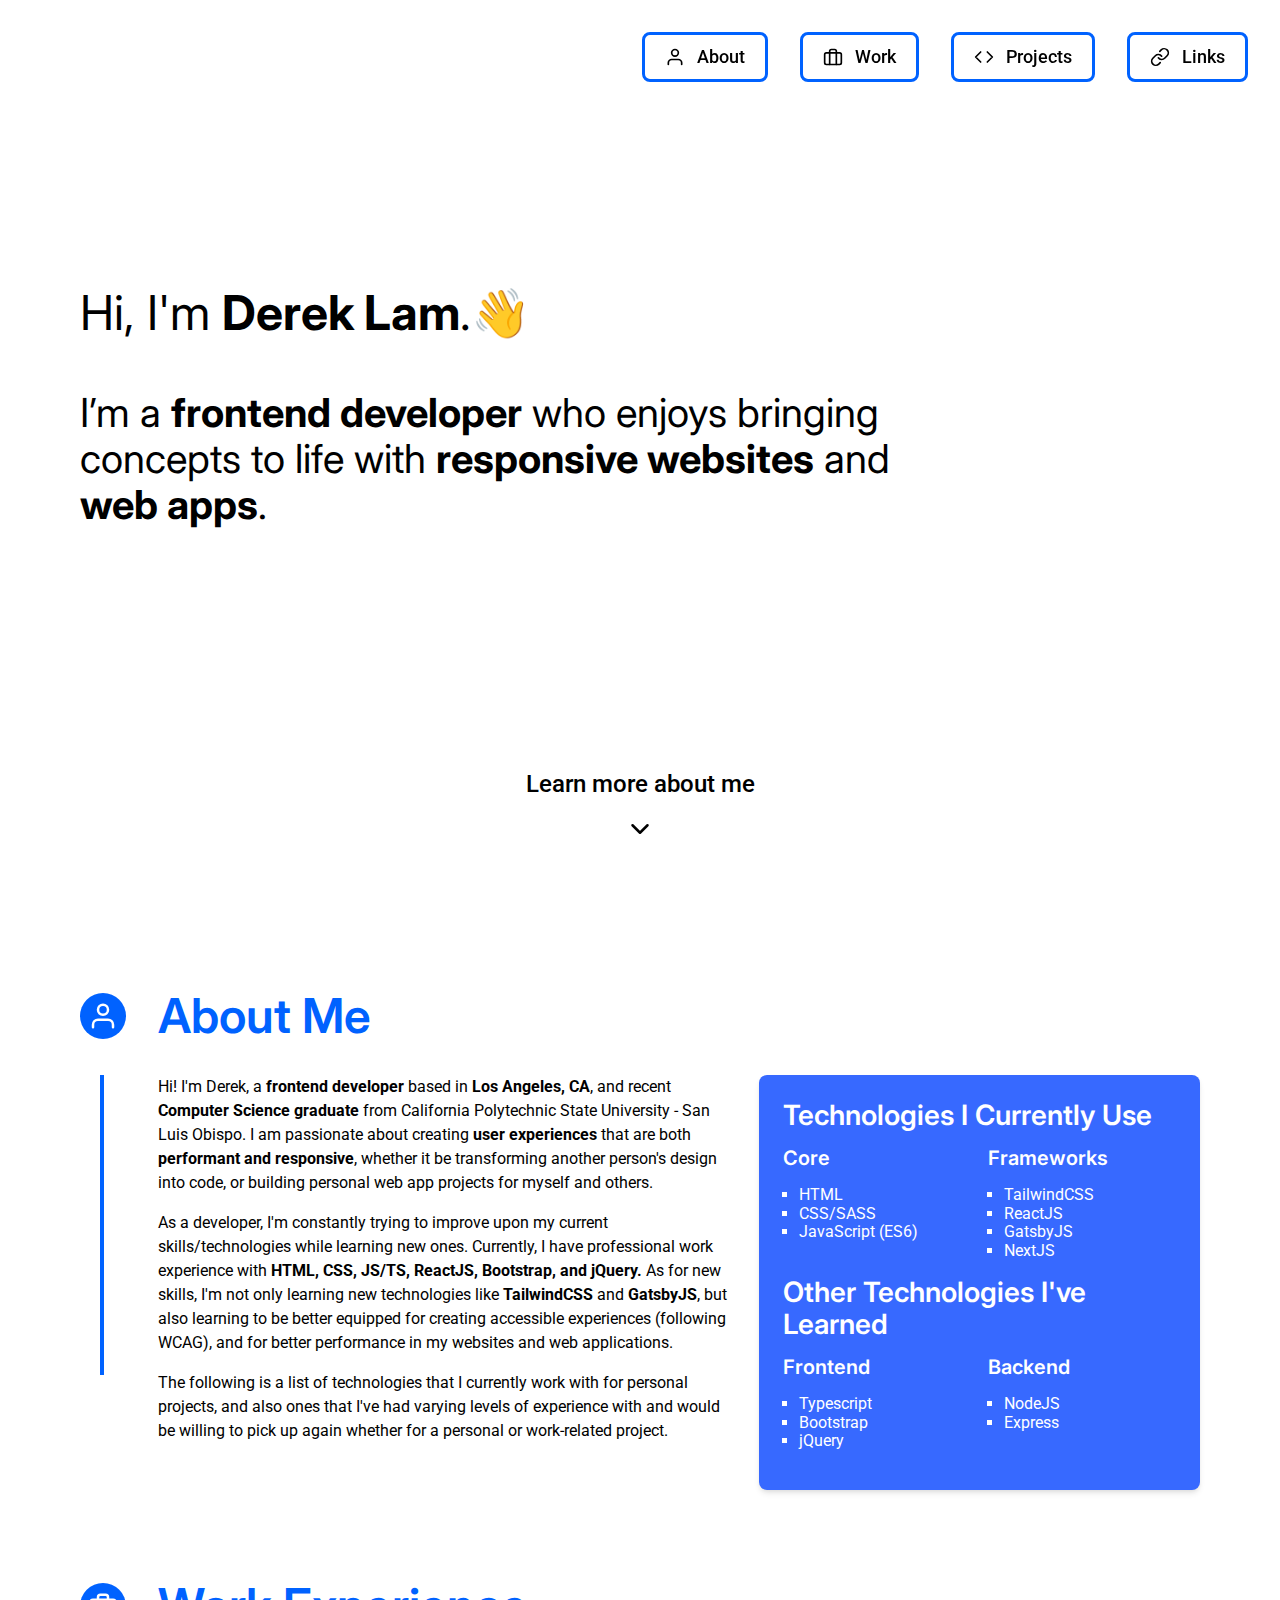
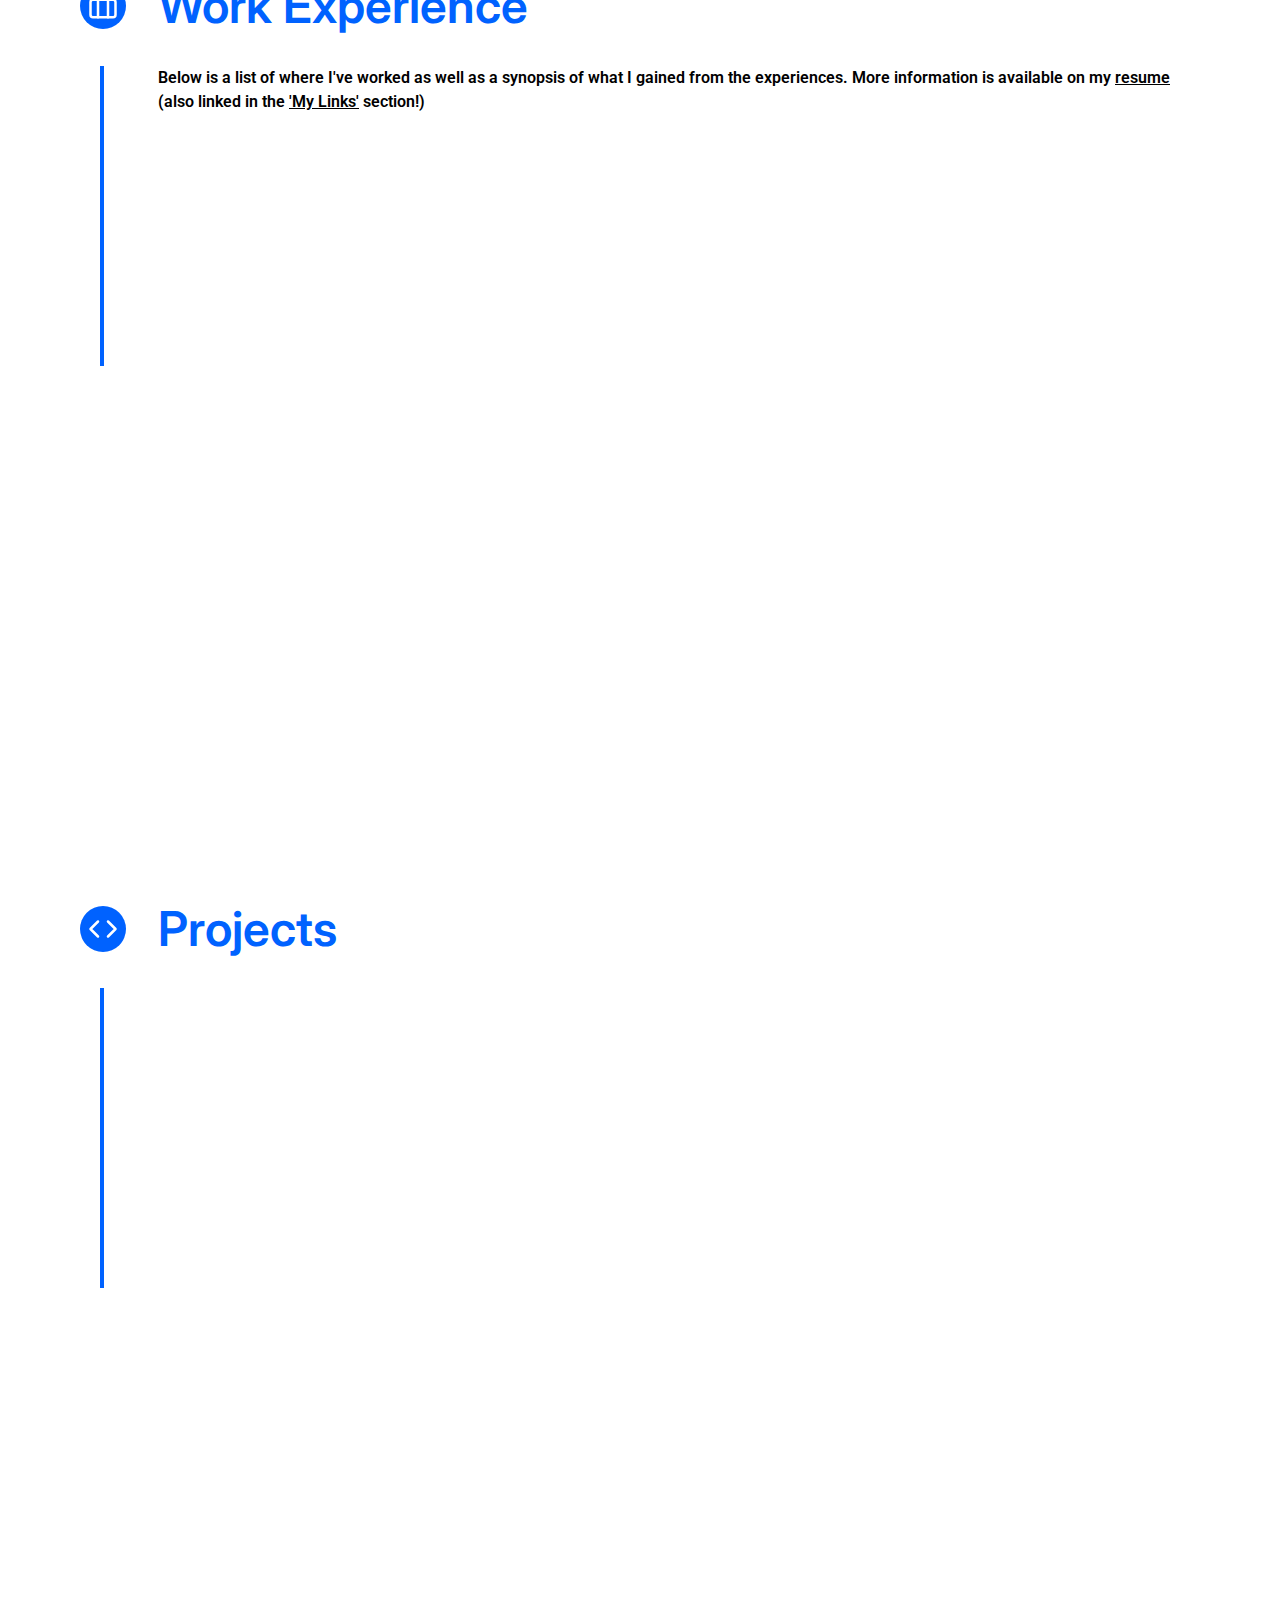
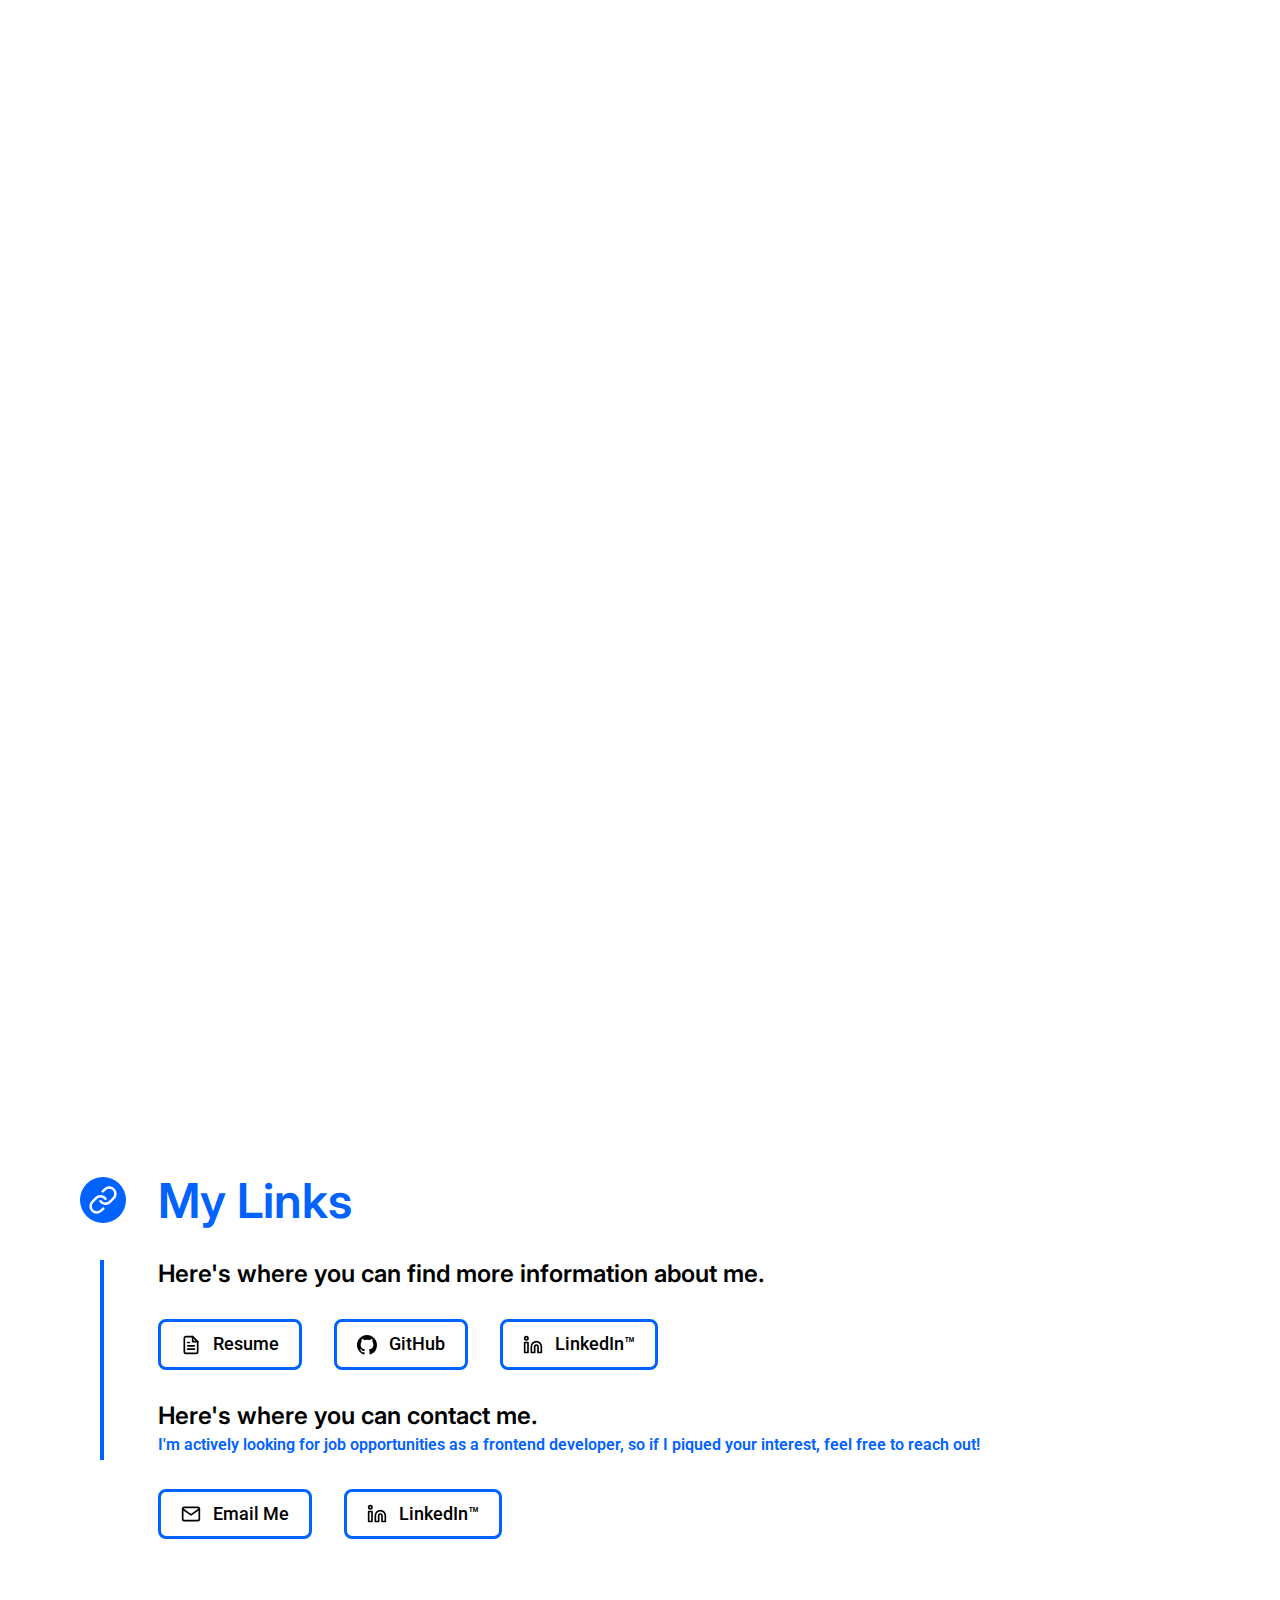
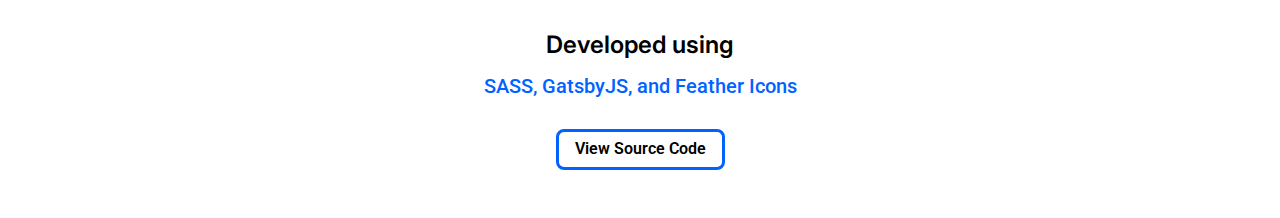
==== index.html @ 63d56e38 "Updates" ====
<!DOCTYPE html><html><head><meta charSet="utf-8"/><meta http-equiv="x-ua-compatible" content="ie=edge"/><meta name="viewport" content="width=device-width, initial-scale=1, shrink-to-fit=no"/><style data-href="/styles.0ff6fbd43b7b6df099b6.css">@import url(https://fonts.googleapis.com/css2?family=Roboto:wght@300;400;500;700&display=swap);@import url(https://fonts.googleapis.com/css2?family=Inter:wght@400;500;600;700&display=swap);*{box-sizing:border-box}/*! normalize.css v8.0.1 | MIT License | github.com/necolas/normalize.css */html{line-height:1.15;-webkit-text-size-adjust:100%}body{margin:0}main{display:block}h1{font-size:2em;margin:.67em 0}hr{box-sizing:content-box;height:0;overflow:visible}pre{font-family:monospace,monospace;font-size:1em}a{background-color:transparent}abbr[title]{border-bottom:none;text-decoration:underline;-webkit-text-decoration:underline dotted;text-decoration:underline dotted}b,strong{font-weight:bolder}code,kbd,samp{font-family:monospace,monospace;font-size:1em}small{font-size:80%}sub,sup{font-size:75%;line-height:0;position:relative;vertical-align:baseline}sub{bottom:-.25em}sup{top:-.5em}img{border-style:none}button,input,optgroup,select,textarea{font-family:inherit;font-size:100%;line-height:1.15;margin:0}button,input{overflow:visible}button,select{text-transform:none}[type=button],[type=reset],[type=submit],button{-webkit-appearance:button}[type=button]::-moz-focus-inner,[type=reset]::-moz-focus-inner,[type=submit]::-moz-focus-inner,button::-moz-focus-inner{border-style:none;padding:0}[type=button]:-moz-focusring,[type=reset]:-moz-focusring,[type=submit]:-moz-focusring,button:-moz-focusring{outline:1px dotted ButtonText}fieldset{padding:.35em .75em .625em}legend{box-sizing:border-box;color:inherit;display:table;max-width:100%;padding:0;white-space:normal}progress{vertical-align:baseline}textarea{overflow:auto}[type=checkbox],[type=radio]{box-sizing:border-box;padding:0}[type=number]::-webkit-inner-spin-button,[type=number]::-webkit-outer-spin-button{height:auto}[type=search]{-webkit-appearance:textfield;outline-offset:-2px}[type=search]::-webkit-search-decoration{-webkit-appearance:none}::-webkit-file-upload-button{-webkit-appearance:button;font:inherit}details{display:block}summary{display:list-item}[hidden],template{display:none}p{font-family:var(--font-secondary);line-height:1.5}a{color:#000}:root{--color-primary:#0062ff;--color-primary-light:#3769ff;--color-primary-lighter:rgba(55,105,255,0.5);--color-primary-light-opaque:rgba(0,98,255,0.25);--color-primary-dark:#005bed;--color-secondary:#fff;--color-gray:#ddd;--font-primary:"Inter",serif;--font-secondary:"Roboto",sans-serif}.page-enter{opacity:0;transform:translateY(-5%)}.page-enter-active{transition:opacity .3s ease-in-out,transform .3s ease-in-out}.page-enter-active,.page-exit{opacity:1;transform:translateY(0)}.page-exit-active{opacity:0;transform:translateY(-100%);transition:opacity .3s ease-in-out,transform 2s ease-in-out}.hand-appear-active{animation:wave .5s ease-in-out 0s 1}.fade-up{animation:fadeup .75s ease-in-out 0s 1}@keyframes fadeup{0%{opacity:0;transform:translateY(10%)}to{opacity:1;transform:translateY(0)}}@keyframes wave{0%{transform:rotate(0)}25%{transform:rotate(-20deg)}50%{transform:rotate(0)}75%{transform:rotate(-20deg)}to{transform:rotate(0deg)}}.list{margin:0;padding:0;list-style-type:none}.list--horizontal{display:flex;flex-direction:row}.header{padding:10rem 1.5rem 0;min-height:100vh;max-width:1600px;margin:0 auto;position:relative;display:flex;flex-direction:column;justify-content:center;background-color:var(--color-secondary);font-family:var(--font-primary)}@media only screen and (min-width:768px){.header{padding-left:3rem;padding-right:3rem}}@media only screen and (min-width:1024px){.header{padding-left:5rem;padding-right:5rem}}@media only screen and (min-height:550px){.header{padding-top:5rem}}.header__learn-more{margin-top:auto;margin-bottom:3rem;display:flex;flex-direction:column;align-items:center;font-family:var(--font-primary);font-weight:500;font-size:1.25rem}@media only screen and (min-width:640px){.header__learn-more{font-size:1.5rem}}.header__learn-more-text{margin-bottom:.25rem}.footer{display:flex;flex-direction:column;align-items:center;margin:3rem 0}.footer__description{margin-bottom:.5rem;font-size:1.5rem;font-family:var(--font-primary);font-weight:600}.footer__stack{margin-top:0;color:var(--color-primary);font-size:1.25rem;font-weight:500}.footer__link{padding:.5rem 1rem;margin-top:.5rem;font-family:var(--font-secondary);font-weight:600;text-decoration:none;color:#000;border:3px solid var(--color-primary);border-radius:.5rem;transition:color .2s ease-in-out,background-color .2s ease-in-out}.footer__link:hover{color:var(--color-secondary);background-color:var(--color-primary)}.navbar{display:flex}.navbar__hamburger{position:fixed;top:1rem;right:1rem;width:40px;height:40px;background-color:#fff;padding:.25rem;border-radius:.5rem;border:none;cursor:pointer;transition:background-color .2s ease-in-out;z-index:10;box-shadow:0 0 3px 1.5px #bfd8ff}.navbar__hamburger:hover{background-color:#bfd8ff}@media only screen and (min-width:768px){.navbar__hamburger{visibility:hidden;pointer-events:none}}.navbar__backdrop{visibility:hidden;pointer-events:none;position:fixed;top:0;right:0;bottom:0;left:0;z-index:10;transition:visibility .2s linear,background-color .2s ease-in-out}.navbar__backdrop--active{pointer-events:all;visibility:visible;background-color:rgba(0,0,0,.5)}@media only screen and (min-width:768px){.navbar__backdrop--active{visibility:hidden;pointer-events:none;background-color:transparent}}.navbar--main{position:fixed;right:0;top:0;bottom:0;transform:translateX(100%);padding:2rem;justify-content:flex-end;z-index:10;transition:box-shadow .15s ease-in-out,transform .2s ease-in-out;background-color:#fff;-webkit-backdrop-filter:blur(7.5px);backdrop-filter:blur(7.5px)}@supports ((-webkit-backdrop-filter:blur(7.5px)) or (backdrop-filter:blur(7.5px))){.navbar--main{background-color:hsla(0,0%,100%,.8)}}.navbar--main__close{position:absolute;background-color:#fff;top:1rem;right:1rem;padding:.25rem;border-radius:50%;border:none;cursor:pointer;visibility:hidden;pointer-events:none;transition:background-color .2s ease-in-out;box-shadow:0 0 3px 1.5px #bfd8ff}.navbar--main__close:hover{background-color:#bfd8ff}.navbar--main__close--opened{visibility:visible;pointer-events:all}.navbar--main--mobile-active{width:80%;bottom:0;justify-content:center;padding:2rem;transform:translateX(0);-webkit-backdrop-filter:none;backdrop-filter:none;background-color:#fff}@media only screen and (min-width:400px){.navbar--main--mobile-active{width:70%}}@media only screen and (min-width:768px){.navbar--main{width:100%;left:0;bottom:auto;justify-content:flex-end;padding:0 2rem;transform:translateX(0)}}@media only screen and (min-width:768px){.navbar--scrolled{box-shadow:0 3px 6px 5px rgba(0,0,0,.1)}.navbar--scrolled .navbar__items{transform:translateY(0)}}.navbar__items{list-style-type:none;display:flex;padding:0;flex-direction:column}@media only screen and (min-width:768px){.navbar__items{flex-direction:row}}.navbar__items--vertical{flex-direction:column}@media only screen and (min-width:768px){.navbar__items--main{transform:translateY(1rem);transition:transform .15s ease-in-out}}.navbar__item{cursor:pointer;font-size:1.1rem;font-weight:500;font-family:var(--font-secondary)}.navbar__item--vertical{margin-right:0;margin-bottom:1rem}.navbar__item:last-child{margin-right:0}.navbar__item--primary{background-color:var(--color-primary);border:none}.navbar__item--primary:hover{background-color:var(--color-primary-dark)}.navbar__item--primary .navbar__link{color:var(--color-secondary)}.navbar__item--primary .navbar__icon{fill:var(--color-secondary)}.navbar__item--main{margin-bottom:2rem}@media only screen and (min-width:768px){.navbar__item--main{margin:0 2rem 0 0}}.navbar__item--main:last-child{margin:0}.navbar__item--my-links{margin-bottom:2rem}@media only screen and (min-width:640px){.navbar__item--my-links{margin:0 2rem 0 0}}.navbar__item--my-links:last-child{margin:0}.navbar__link{display:flex;align-items:center;height:100%;text-decoration:none;padding:.75rem 1.25rem;border-radius:.5rem;border:3px solid var(--color-primary);transition:background-color .2s ease-in-out,color .2s ease-in-out}.navbar__link:hover{background-color:var(--color-primary);color:var(--color-secondary)}.navbar__link:hover .navbar__icon{fill:var(--color-secondary);color:var(--color-secondary)}.navbar__icon{margin-right:.75rem;transition:fill .2s ease-in-out,color .2s ease-in-out;color:#000}.hero{display:flex;flex-direction:column;margin-top:auto}.hero__name{font-size:2rem;margin-top:0;margin-bottom:1rem;font-weight:400}@media only screen and (min-width:640px){.hero__name{font-size:2.5rem}}@media only screen and (min-width:768px){.hero__name{font-size:3rem}}.hero__hand-emoji{display:inline-block;transform-origin:85% 85% 0;cursor:default}.hero__hand-emoji:hover{animation:wave .5s ease-in-out 0s 1}.hero__description{width:100%;font-size:1.5rem;font-weight:400}@media only screen and (min-width:768px){.hero__description{width:75%}}@media only screen and (min-width:640px){.hero__description{font-size:2rem}}@media only screen and (min-width:768px){.hero__description{font-size:2.5rem}}.icon{height:30px;width:30px;display:inline-block}.icon--primary{fill:var(--color-primary)}.icon--xs{height:20px;width:20px}.icon--small{height:25px;width:25px}.icon--transition-fill{transition:fill .2s ease-in-out}.icon--space-r{margin-right:1rem}.icon--secondary{color:var(--color-secondary)}.icon-wrapper{display:flex;justify-content:center;align-items:center;padding:.5rem;border-radius:50%}.icon-wrapper--button{background-color:inherit;border:none}.icon-wrapper--primary{background-color:var(--color-primary)}.icon-wrapper--rounded-normal{border-radius:.5rem}.icon-wrapper--transition{transition:background-color .2s ease-in-out}.icon-wrapper--hover{cursor:pointer}.icon-wrapper--hover:hover{background-color:var(--color-primary-light-opaque)}.heading{font-family:var(--font-primary);font-weight:600;margin:0}.heading--sm{font-size:1.1rem}@media only screen and (min-width:400px){.heading--sm{font-size:1.25rem}}.heading--normal{font-size:1rem}@media only screen and (min-width:640px){.heading--normal{font-size:1.25rem}}.heading--lg,.heading--xl{font-size:1.5rem}@media only screen and (min-width:640px){.heading--xl{font-size:1.75rem}}@media only screen and (min-width:1248px){.heading--xl{font-size:2rem}}.heading--xxl{font-size:2rem}@media only screen and (min-width:640px){.heading--xxl{font-size:2.5rem}}@media only screen and (min-width:768px){.heading--xxl{font-size:3rem}}.heading--primary{color:var(--color-primary)}.heading--space-b{margin-bottom:1rem}.not-found{position:fixed;top:0;right:0;bottom:0;left:0;display:flex;flex-direction:column;justify-content:center;align-items:center}.not-found__404{margin-bottom:1rem;font-size:10rem;color:var(--color-primary)}.not-found__description{font-size:2rem;margin-bottom:3rem}.not-found__link{padding:.5rem 1rem;margin-top:.5rem;font-family:var(--font-secondary);font-size:1.5rem;font-weight:500;text-decoration:none;color:#000;border:3px solid var(--color-primary);border-radius:.5rem;transition:color .2s ease-in-out,background-color .2s ease-in-out}.not-found__link:hover{color:var(--color-secondary);background-color:var(--color-primary)}.section-layout{margin:0 auto;padding:3rem .75rem 0;max-width:1600px}@media only screen and (min-width:640px){.section-layout{padding:3rem 1.5rem 0}}@media only screen and (min-width:768px){.section-layout{padding:5.5rem 3rem 0}}@media only screen and (min-width:1024px){.section-layout{padding:5.5rem 5rem 0}}.section-layout:last-child{padding-top:1rem}.section-layout:first-child{margin-top:0}.section-layout:only-of-type{margin:0;padding:0}.section-layout__header{display:flex;flex-direction:column;text-align:center;align-items:center}@media only screen and (min-width:480px){.section-layout__header{flex-direction:row;text-align:left}}.section-layout__header-icon{margin-bottom:1rem}@media only screen and (min-width:480px){.section-layout__header-icon{margin:0 2rem 0 0}}.section-layout__body{position:relative;margin-top:2rem}@media only screen and (min-width:768px){.section-layout__body{padding-left:calc(30px + 1.75rem);margin-left:1.25rem}}.section-layout__body:before{content:"";display:none;position:absolute;top:0;left:0;height:300px;border-left:4px solid var(--color-primary)}@media only screen and (min-width:768px){.section-layout__body:before{display:block}}.section-layout__body--short:before{height:200px}.about-body{display:flex;flex-direction:column}@media only screen and (min-width:950px){.about-body{flex-direction:row}}.about-body__description{width:100%;flex-shrink:0.75}.about-body__initial-p{margin-top:0}.about-body__skills{padding:1.5rem;max-width:515px;height:-webkit-fit-content;height:-moz-fit-content;height:fit-content;background-color:var(--color-primary-light);width:100%;color:var(--color-secondary);border-radius:.5rem;box-shadow:0 4px 6px -1px rgba(0,0,0,.1),0 2px 4px -1px rgba(0,0,0,.06);margin-top:1rem}@media only screen and (min-width:950px){.about-body__skills{margin-top:0;margin-left:2rem}}.about-body__skills-heading{text-align:center;font-size:1.25rem}@media only screen and (min-width:400px){.about-body__skills-heading{text-align:left}}@media only screen and (min-width:640px){.about-body__skills-heading{font-size:1.5rem}}@media only screen and (min-width:768px){.about-body__skills-heading{font-size:1.75rem}}@media only screen and (min-width:950px){.about-body__skills-heading{font-size:1.25rem}}@media only screen and (min-width:1024px){.about-body__skills-heading{font-size:1.5rem}}@media only screen and (min-width:1248px){.about-body__skills-heading{font-size:1.75rem}}.about-body__skills-content{display:flex;flex-direction:column}@media only screen and (min-width:400px){.about-body__skills-content{flex-direction:row;align-items:start}}.about-body__skills-subsection{width:100%;display:flex;flex-direction:column;align-items:center;padding:1rem 1rem 1rem 0}@media only screen and (min-width:400px){.about-body__skills-subsection{align-items:start}}@media only screen and (min-width:400px){.about-body__skills-subsection:last-child{margin-left:1rem}}.about-body__subtitle{font-family:var(--font-primary)}.about-body__list{text-align:center}@media only screen and (min-width:400px){.about-body__list{text-align:left;padding-left:1rem;list-style-type:square}}.about-body__list-item{color:var(--color-secondary);font-family:var(--font-secondary)}.work-body{max-width:1300px}.work-body__description{font-weight:600;margin-bottom:2.5rem}.work-body__link{text-decoration:underline}.work{opacity:0}.work:not(:last-child){margin-bottom:2.5rem}.work__header{display:flex;flex-direction:column;margin-bottom:1rem}@media only screen and (min-width:640px){.work__header{flex-direction:row}}.work__time{margin-top:1rem;font-weight:600}@media only screen and (min-width:640px){.work__time{margin:0 0 0 auto}}.projects-body--linear{display:flex}.projects-body--grid{display:grid;grid-template-columns:repeat(3,1fr)}.projects-body__project-swipeable{width:100%}.projects-body__project-content{display:flex;align-items:center;margin-bottom:3rem}.projects-body__toggle-tab{margin-bottom:1rem;padding-bottom:1rem;border-bottom:2px solid var(--color-gray)}.projects-body__toggle-icon{transition:transform .3s ease-in-out}.projects-body__toggle-icon--expanded{transform:rotate(-45deg)}.projects-body__toggle-header{cursor:pointer}.projects-body__toggle-button{all:inherit}.projects-body__toggle-text{font-family:var(--font-secondary);margin:0}.project{opacity:0;display:flex;flex-direction:column-reverse;margin-bottom:3.5rem}@media only screen and (min-width:950px){.project{flex-direction:row;margin-bottom:5rem}}.project__info{flex:0 1 100%}@media only screen and (min-width:950px){.project__info{margin-right:2rem}}.project__subsection{margin-bottom:1rem}.project__links{display:flex;align-items:center;margin-top:.25rem}@media only screen and (min-width:640px){.project__links{margin-top:1rem}}.project__link{display:inline-flex;align-items:center;margin-left:1rem;padding:.25rem;border-radius:.5rem;transition:background-color .2s ease-in-out}.project__link-icon{transition:fill .2s ease-in-out}.project__link:visited{color:#000}.project__link:hover{background-color:var(--color-primary-light-opaque)}.project__link:hover .projects-body__project-link-icon{fill:rgba(55,105,255,.1)}.project__media{align-self:center;display:flex;position:relative;min-width:80%;flex:0 1 100%;margin-bottom:3rem;height:-webkit-fit-content;height:-moz-fit-content;height:fit-content;align-items:center}@media only screen and (min-width:950px){.project__media{min-width:280px;margin:0 0 0 2rem}}.project__desktop-media{width:100%;height:100%}.project__mobile-media{position:absolute;bottom:0;left:0;margin-left:-1rem;margin-bottom:-.5rem;width:30%}.project__body-text{font-family:var(--font-secondary);line-height:1.5}.project__stack-list{display:flex;flex-direction:column;list-style-type:square;margin:1rem 0 0 1rem;font-family:var(--font-secondary);font-weight:500;color:var(--color-primary-light)}@media only screen and (min-width:640px){.project__stack-list{display:inline-flex;flex-direction:row;list-style-type:none;margin:0 0 0 .75rem}}.project__stack-item{margin-bottom:1rem}@media only screen and (min-width:640px){.project__stack-item{margin:0 1rem 0 0}}.project__emphasis-text{font-family:var(--font-primary);font-size:1.1rem;font-weight:600}.fade-up-enter{opacity:0;transform:translateY(10%)}.fade-up-enter-active{opacity:1;transform:translateY(0);transition:opacity .35s ease-in-out,transform .35s ease-in-out}.fade-up-enter-done{opacity:1}.links-body{text-align:center}@media only screen and (min-width:640px){.links-body{text-align:left}}.links-body__spaced-heading{margin-bottom:1rem}.links-body__sub-text{margin-top:.25rem;font-weight:600;color:var(--color-primary)}.links-body__links{flex-direction:column}@media only screen and (min-width:640px){.links-body__links{flex-direction:row}}.links-body__nav-wrapper{justify-content:center}@media only screen and (min-width:640px){.links-body__nav-wrapper{justify-content:start}}.mt-0,.my-0{margin-top:0}.my-0{margin-bottom:0}.mb-2{margin-bottom:1rem}.color-primary{color:var(--color-primary)}.color-secondary{color:var(--color-secondary)}</style><meta name="generator" content="Gatsby 2.24.54"/><link as="script" rel="preload" href="/styles-1211262dd08146354a2f.js"/><link as="script" rel="preload" href="/component---src-pages-index-jsx-77b3b501a1253047f03b.js"/><link as="script" rel="preload" href="/framework-8c8d363c63d1a9a80d21.js"/><link as="script" rel="preload" href="/app-8bdc2dc74b1b693a9eba.js"/><link as="script" rel="preload" href="/webpack-runtime-cbe3b5160c1a02846172.js"/><link as="fetch" rel="preload" href="/page-data\index\page-data.json" crossorigin="anonymous"/><link as="fetch" rel="preload" href="/page-data/sq/d/1146004921.json" crossorigin="anonymous"/><link as="fetch" rel="preload" href="/page-data/sq/d/2265400045.json" crossorigin="anonymous"/><link as="fetch" rel="preload" href="/page-data/sq/d/3810076356.json" crossorigin="anonymous"/><link as="fetch" rel="preload" href="/page-data\app-data.json" crossorigin="anonymous"/></head><body><div id="___gatsby"><div style="outline:none" tabindex="-1" id="gatsby-focus-wrapper"><header class="header"><button class="navbar__hamburger" aria-label="Open mobile menu"><svg viewBox="0 0 24 24" fill="none" stroke="currentColor" stroke-width="2" stroke-linecap="round" stroke-linejoin="round" class="menu_svg__feather menu_svg__feather-menu"><path d="M3 12h18M3 6h18M3 18h18"></path></svg></button><div aria-hidden="true" class="navbar__backdrop "></div><nav class="navbar navbar--main  "><ul class="navbar__items navbar__items--main"><li class="navbar__item navbar__item--main"><a class="navbar__link" href="/#about"><div class="icon icon--xs navbar__icon" aria-hidden="true"><svg viewBox="0 0 24 24" fill="none" stroke="currentColor" stroke-width="2" stroke-linecap="round" stroke-linejoin="round" class="user_svg__feather user_svg__feather-user"><path d="M20 21v-2a4 4 0 00-4-4H8a4 4 0 00-4 4v2"></path><circle cx="12" cy="7" r="4"></circle></svg></div>About</a></li><li class="navbar__item navbar__item--main"><a class="navbar__link" href="/#work"><div class="icon icon--xs navbar__icon" aria-hidden="true"><svg viewBox="0 0 24 24" fill="none" stroke="currentColor" stroke-width="2" stroke-linecap="round" stroke-linejoin="round" class="briefcase_svg__feather briefcase_svg__feather-briefcase"><rect x="2" y="7" width="20" height="14" rx="2" ry="2"></rect><path d="M16 21V5a2 2 0 00-2-2h-4a2 2 0 00-2 2v16"></path></svg></div>Work</a></li><li class="navbar__item navbar__item--main"><a class="navbar__link" href="/#projects"><div class="icon icon--xs navbar__icon" aria-hidden="true"><svg viewBox="0 0 24 24" fill="none" stroke="currentColor" stroke-width="2" stroke-linecap="round" stroke-linejoin="round" class="code_svg__feather code_svg__feather-code"><path d="M16 18l6-6-6-6M8 6l-6 6 6 6"></path></svg></div>Projects</a></li><li class="navbar__item navbar__item--main"><a class="navbar__link" href="/#links"><div class="icon icon--xs navbar__icon" aria-hidden="true"><svg viewBox="0 0 24 24" fill="none" stroke="currentColor" stroke-width="2" stroke-linecap="round" stroke-linejoin="round" class="link_svg__feather link_svg__feather-link"><path d="M10 13a5 5 0 007.54.54l3-3a5 5 0 00-7.07-7.07l-1.72 1.71"></path><path d="M14 11a5 5 0 00-7.54-.54l-3 3a5 5 0 007.07 7.07l1.71-1.71"></path></svg></div>Links</a></li></ul><button class="icon navbar--main__close " aria-label="Close mobile menu"><svg viewBox="0 0 24 24" fill="none" stroke="currentColor" stroke-width="2" stroke-linecap="round" stroke-linejoin="round" class="x_svg__feather x_svg__feather-x"><path d="M18 6L6 18M6 6l12 12"></path></svg></button></nav><section class="hero"><h1 class="hero__name">Hi, I&#x27;m <strong>Derek Lam</strong>.<span class="hero__hand-emoji" aria-hidden="true">👋</span></h1><h2 class="hero__description">I’m a <strong>frontend developer</strong> who enjoys bringing concepts to life with <strong>responsive websites</strong> and <strong>web apps</strong>.</h2></section><div class="header__learn-more"><p class="header__learn-more-text mt-0">Learn more about me</p><a class="icon-wrapper icon-wrapper--transition icon-wrapper--hover" href="#about"><svg viewBox="0 0 24 24" fill="none" stroke="currentColor" stroke-width="2" stroke-linecap="round" stroke-linejoin="round" class="icon"><path d="M6 9l6 6 6-6"></path></svg></a></div></header><section id="about" class="section-layout" aria-label="About Me"><header class="section-layout__header"><div class="icon-wrapper icon-wrapper--primary section-layout__header-icon" aria-hidden="true"><div class="icon icon--secondary"><svg viewBox="0 0 24 24" fill="none" stroke="currentColor" stroke-width="2" stroke-linecap="round" stroke-linejoin="round" class="user_svg__feather user_svg__feather-user"><path d="M20 21v-2a4 4 0 00-4-4H8a4 4 0 00-4 4v2"></path><circle cx="12" cy="7" r="4"></circle></svg></div></div><h1 class="heading heading--xxl heading--primary">About Me</h1></header><div class="section-layout__body about-body"><section class="about-body__description"><p class="mt-0">Hi! I&#x27;m Derek, a <strong>frontend developer</strong> based in <strong>Los Angeles, CA</strong>, and recent <strong>Computer Science graduate</strong> from California Polytechnic State University - San Luis Obispo. I am passionate about creating <strong>user experiences</strong> that are both <strong>performant and responsive</strong>, whether it be transforming another person&#x27;s design into code, or building personal web app projects for myself and others.</p><p>As a developer, I&#x27;m constantly trying to improve upon my current skills/technologies while learning new ones. Currently, I have professional work experience with <strong>HTML, CSS, JS/TS, ReactJS, Bootstrap, and jQuery.</strong> As for new skills, I&#x27;m not only learning new technologies like <strong>TailwindCSS</strong> and <strong>GatsbyJS</strong>, but also learning to be better equipped for creating accessible experiences (following WCAG), and for better performance in my websites and web applications.</p><p>The following is a list of technologies that I currently work with for personal projects, and also ones that I&#x27;ve had varying levels of experience with and would be willing to pick up again whether for a personal or work-related project.</p></section><section class="about-body__skills"><h2 class="heading about-body__skills-heading">Technologies I Currently Use</h2><div class="about-body__skills-content"><div class="about-body__skills-subsection"><h3 class="heading heading--sm heading--space-b">Core</h3><ul class="list about-body__list"><li class="about-body__list-item">HTML</li><li class="about-body__list-item">CSS/SASS</li><li class="about-body__list-item">JavaScript (ES6)</li></ul></div><div class="about-body__skills-subsection"><h3 class="heading heading--sm heading--space-b">Frameworks</h3><ul class="list about-body__list"><li class="about-body__list-item">TailwindCSS</li><li class="about-body__list-item">ReactJS</li><li class="about-body__list-item">GatsbyJS</li><li class="about-body__list-item">NextJS</li></ul></div></div><h2 class="heading about-body__skills-heading">Other Technologies I&#x27;ve Learned</h2><div class="about-body__skills-content"><div class="about-body__skills-subsection"><h3 class="heading heading--sm heading--space-b">Frontend</h3><ul class="list about-body__list"><li class="about-body__list-item">Typescript</li><li class="about-body__list-item">Bootstrap</li><li class="about-body__list-item">jQuery</li></ul></div><div class="about-body__skills-subsection"><h3 class="heading heading--sm heading--space-b">Backend</h3><ul class="list about-body__list"><li class="about-body__list-item">NodeJS</li><li class="about-body__list-item">Express</li></ul></div></div></section></div></section><section id="work" class="section-layout" aria-label="Work Experience"><header class="section-layout__header"><div class="icon-wrapper icon-wrapper--primary section-layout__header-icon" aria-hidden="true"><div class="icon icon--secondary"><svg viewBox="0 0 24 24" fill="none" stroke="currentColor" stroke-width="2" stroke-linecap="round" stroke-linejoin="round" class="briefcase_svg__feather briefcase_svg__feather-briefcase"><rect x="2" y="7" width="20" height="14" rx="2" ry="2"></rect><path d="M16 21V5a2 2 0 00-2-2h-4a2 2 0 00-2 2v16"></path></svg></div></div><h1 class="heading heading--xxl heading--primary">Work Experience</h1></header><div class="section-layout__body work-body"><p class="work-body__description">Below is a list of where I&#x27;ve worked as well as a synopsis of what I gained from the experiences. More information is available on my <a class="work-body__link" href="/static/resume-234acc4329eb23a06564828941810c66.pdf" target="_blank" rel="noreferrer noopener">resume</a> (also linked in the <a class="work-body__link" href="/#links">&#x27;My Links&#x27;</a> section!)</p><section class="work"><div class="work__header"><div class="work__headings"><h2 class="heading heading--xl mb-2">Upwork</h2><h3 class="heading heading--normal"><span class="color-primary">Role:</span> <!-- -->Freelance Frontend Developer</h3></div><p class="work__time">June 2020 - November 2020</p></div><div><p>Working as a freelance frontend developer for the past few months has been a solid learning experience, whether it be learning how to structure my front-end projects and manage my time more effectively, or just learning new technologies for the job while improving on current skills. I used primarily React to build SPAs, and learned new technologies like TailwindCSS. I was also exposed to working with REST API's and using React Context to manage external data. </p></div></section><section class="work"><div class="work__header"><div class="work__headings"><h2 class="heading heading--xl mb-2">Project Jupyter</h2><h3 class="heading heading--normal"><span class="color-primary">Role:</span> <!-- -->Software Engineer Intern</h3></div><p class="work__time">June 2019 - June 2020</p></div><div><p>Project Jupyter was where I had my first work experience with React and TypeScript, and my first time working with a large, open-source codebase implemented with software development patterns that I'd never heard of, like factories. I learned about the power of open source communities and the importance of asking questions to make development in a large organization more approachable. I learned to work closely alongside a UI/UX designer, whether it be collaboratively conducting user research or bouncing ideas off each other.</p></div></section><section class="work"><div class="work__header"><div class="work__headings"><h2 class="heading heading--xl mb-2">Cal Poly Extended Ed</h2><h3 class="heading heading--normal"><span class="color-primary">Role:</span> <!-- -->Student Web Developer</h3></div><p class="work__time">October 2018 - June 2020</p></div><div><p>This was my first job as a frontend-focused web developer. It introduced me to writing responsive HTML and CSS, using Bootstrap to drop in already-built components, and using jQuery
primarily as a shortcut for DOM manipulation. Whether I was making minor HTML changes, or transforming a design file to a website from scratch, this was an
experience full of growth in regards to learning the fundamental frontend dev languages.</p></div></section></div></section><section id="projects" class="section-layout" aria-label="Projects"><header class="section-layout__header"><div class="icon-wrapper icon-wrapper--primary section-layout__header-icon" aria-hidden="true"><div class="icon icon--secondary"><svg viewBox="0 0 24 24" fill="none" stroke="currentColor" stroke-width="2" stroke-linecap="round" stroke-linejoin="round" class="code_svg__feather code_svg__feather-code"><path d="M16 18l6-6-6-6M8 6l-6 6 6 6"></path></svg></div></div><h1 class="heading heading--xxl heading--primary">Projects</h1></header><div class="section-layout__body projects-body"><section class="project"><div class="project__info"><div class="heading-wrapper projects-body__project-header"><h2 class="heading heading--xl">JupyterLab Richtext Mode Extension</h2></div><div class="project__body-text"><p>An extension for JupyterLab that transforms Markdown cells into rich text-editing cells. The editor for these cells
includes standard formatting options that are supported within Markdown such as bold, italic, and underline, while providing support
for non-standard Markdown features like syntax highlighting for code blocks and both inline and block-level math equations.</p></div><section class="project__subsection"><h3 class="heading heading--sm">What I Learned</h3><p class="project__body-text">With this extension developed during my time at Project Jupyter, I learned React at a basic level, and learned how to integrate it with a custom-built rich text editor using the ProseMirror toolkit. I was also introduced to the complexity of large codebases and was immediately mortified as to where to find what I needed, but found my place after asking questions through the open source community, my co-interns, and my managers. Although the React code wasn&#x27;t the most performant, it was an experience meant for growth and left me wanting to learn more. </p></section><div class="project__stack-info"><span class="project__emphasis-text">Built with: </span><ul class="list list--horizontal project__stack-list"><li class="project__stack-item">React</li><li class="project__stack-item">TypeScript</li><li class="project__stack-item">ProseMirror</li></ul></div><div class="project__links"><span class="project__emphasis-text">Links: </span><a class="project__link" href="https://github.com/jupytercalpoly/jupyterlab-richtext-mode" target="_blank" rel="noreferrer noopener" aria-label="Github Link"><svg viewBox="0 0 16 16" class="icon icon--small project__link-icon"><path fill-rule="evenodd" d="M8 0C3.58 0 0 3.58 0 8c0 3.54 2.29 6.53 5.47 7.59.4.07.55-.17.55-.38 0-.19-.01-.82-.01-1.49-2.01.37-2.53-.49-2.69-.94-.09-.23-.48-.94-.82-1.13-.28-.15-.68-.52-.01-.53.63-.01 1.08.58 1.23.82.72 1.21 1.87.87 2.33.66.07-.52.28-.87.51-1.07-1.78-.2-3.64-.89-3.64-3.95 0-.87.31-1.59.82-2.15-.08-.2-.36-1.02.08-2.12 0 0 .67-.21 2.2.82.64-.18 1.32-.27 2-.27.68 0 1.36.09 2 .27 1.53-1.04 2.2-.82 2.2-.82.44 1.1.16 1.92.08 2.12.51.56.82 1.27.82 2.15 0 3.07-1.87 3.75-3.65 3.95.29.25.54.73.54 1.48 0 1.07-.01 1.93-.01 2.2 0 .21.15.46.55.38A8.013 8.013 0 0016 8c0-4.42-3.58-8-8-8z"></path></svg></a></div></div><div class="project__media"><div class="project__desktop-media"><div class=" gatsby-image-wrapper" style="position:relative;overflow:hidden"><div aria-hidden="true" style="width:100%;padding-bottom:75%"></div><img aria-hidden="true" src="[data-uri]" alt="JupyterLab Rich-text Extension" style="position:absolute;top:0;left:0;width:100%;height:100%;object-fit:cover;object-position:center;opacity:1;transition-delay:500ms"/><noscript><picture><source srcset="/static/56af28389619d5466a561456e92b2a9f/69585/jupyterlab-richtext-mode.png 200w,
/static/56af28389619d5466a561456e92b2a9f/497c6/jupyterlab-richtext-mode.png 400w,
/static/56af28389619d5466a561456e92b2a9f/ee604/jupyterlab-richtext-mode.png 800w,
/static/56af28389619d5466a561456e92b2a9f/f3583/jupyterlab-richtext-mode.png 1200w,
/static/56af28389619d5466a561456e92b2a9f/5707d/jupyterlab-richtext-mode.png 1600w,
/static/56af28389619d5466a561456e92b2a9f/e76ce/jupyterlab-richtext-mode.png 2169w" sizes="(max-width: 800px) 100vw, 800px" /><img loading="lazy" sizes="(max-width: 800px) 100vw, 800px" srcset="/static/56af28389619d5466a561456e92b2a9f/69585/jupyterlab-richtext-mode.png 200w,
/static/56af28389619d5466a561456e92b2a9f/497c6/jupyterlab-richtext-mode.png 400w,
/static/56af28389619d5466a561456e92b2a9f/ee604/jupyterlab-richtext-mode.png 800w,
/static/56af28389619d5466a561456e92b2a9f/f3583/jupyterlab-richtext-mode.png 1200w,
/static/56af28389619d5466a561456e92b2a9f/5707d/jupyterlab-richtext-mode.png 1600w,
/static/56af28389619d5466a561456e92b2a9f/e76ce/jupyterlab-richtext-mode.png 2169w" src="/static/56af28389619d5466a561456e92b2a9f/ee604/jupyterlab-richtext-mode.png" alt="JupyterLab Rich-text Extension" style="position:absolute;top:0;left:0;opacity:1;width:100%;height:100%;object-fit:cover;object-position:center"/></picture></noscript></div></div><div class="project__mobile-media"></div></div></section><section class="project"><div class="project__info"><div class="heading-wrapper projects-body__project-header"><h2 class="heading heading--xl">Freelance Project - Salewave</h2></div><div class="project__body-text"><p>A React-based single-page application created for a freelance client. This project consisted of building out a responsive landing page and user dashboard from a Figma design.</p></div><section class="project__subsection"><h3 class="heading heading--sm">What I Learned</h3><p class="project__body-text">This was my first time using React to build a single page application, as my only prior experience was building components as part of a larger web application, JupyterLab. It was my introduction to using functional components within React, using React Router, and creating custom hooks to abstract functionality such as storing form data, validating form data, and cancelling Axios calls.</p></section><div class="project__stack-info"><span class="project__emphasis-text">Built with: </span><ul class="list list--horizontal project__stack-list"><li class="project__stack-item">React</li></ul></div><div class="project__links"><span class="project__emphasis-text">Links: </span><a class="project__link" href="https://salewave-demo.netlify.app" target="_blank" rel="noreferrer noopener" aria-label="External Link"><svg width="24" height="24" fill="none" stroke="currentColor" stroke-width="2" stroke-linecap="round" stroke-linejoin="round" class="icon icon--small project__link-icon"><path d="M18 13v6a2 2 0 01-2 2H5a2 2 0 01-2-2V8a2 2 0 012-2h6M15 3h6v6M10 14L21 3"></path></svg></a></div></div><div class="project__media"><div class="project__desktop-media"><div class=" gatsby-image-wrapper" style="position:relative;overflow:hidden"><div aria-hidden="true" style="width:100%;padding-bottom:75%"></div><img aria-hidden="true" src="[data-uri]" alt="Salewave desktop website" style="position:absolute;top:0;left:0;width:100%;height:100%;object-fit:cover;object-position:center;opacity:1;transition-delay:500ms"/><noscript><picture><source srcset="/static/bcf02f45a65a7823c63af2c1d96089b4/69585/salewave-desktop.png 200w,
/static/bcf02f45a65a7823c63af2c1d96089b4/497c6/salewave-desktop.png 400w,
/static/bcf02f45a65a7823c63af2c1d96089b4/ee604/salewave-desktop.png 800w,
/static/bcf02f45a65a7823c63af2c1d96089b4/f3583/salewave-desktop.png 1200w,
/static/bcf02f45a65a7823c63af2c1d96089b4/5707d/salewave-desktop.png 1600w,
/static/bcf02f45a65a7823c63af2c1d96089b4/e76ce/salewave-desktop.png 2169w" sizes="(max-width: 800px) 100vw, 800px" /><img loading="lazy" sizes="(max-width: 800px) 100vw, 800px" srcset="/static/bcf02f45a65a7823c63af2c1d96089b4/69585/salewave-desktop.png 200w,
/static/bcf02f45a65a7823c63af2c1d96089b4/497c6/salewave-desktop.png 400w,
/static/bcf02f45a65a7823c63af2c1d96089b4/ee604/salewave-desktop.png 800w,
/static/bcf02f45a65a7823c63af2c1d96089b4/f3583/salewave-desktop.png 1200w,
/static/bcf02f45a65a7823c63af2c1d96089b4/5707d/salewave-desktop.png 1600w,
/static/bcf02f45a65a7823c63af2c1d96089b4/e76ce/salewave-desktop.png 2169w" src="/static/bcf02f45a65a7823c63af2c1d96089b4/ee604/salewave-desktop.png" alt="Salewave desktop website" style="position:absolute;top:0;left:0;opacity:1;width:100%;height:100%;object-fit:cover;object-position:center"/></picture></noscript></div></div><div class="project__mobile-media"><div class=" gatsby-image-wrapper" style="position:relative;overflow:hidden"><div aria-hidden="true" style="width:100%;padding-bottom:194.00000000000003%"></div><img aria-hidden="true" src="[data-uri]" alt="Salewave mobile website" style="position:absolute;top:0;left:0;width:100%;height:100%;object-fit:cover;object-position:center;opacity:1;transition-delay:500ms"/><noscript><picture><source srcset="/static/cde11b3d77e32c26da97f5d19c8d4923/69585/salewave-mobile.png 200w,
/static/cde11b3d77e32c26da97f5d19c8d4923/497c6/salewave-mobile.png 400w,
/static/cde11b3d77e32c26da97f5d19c8d4923/a9821/salewave-mobile.png 445w" sizes="(max-width: 445px) 100vw, 445px" /><img loading="lazy" sizes="(max-width: 445px) 100vw, 445px" srcset="/static/cde11b3d77e32c26da97f5d19c8d4923/69585/salewave-mobile.png 200w,
/static/cde11b3d77e32c26da97f5d19c8d4923/497c6/salewave-mobile.png 400w,
/static/cde11b3d77e32c26da97f5d19c8d4923/a9821/salewave-mobile.png 445w" src="/static/cde11b3d77e32c26da97f5d19c8d4923/a9821/salewave-mobile.png" alt="Salewave mobile website" style="position:absolute;top:0;left:0;opacity:1;width:100%;height:100%;object-fit:cover;object-position:center"/></picture></noscript></div></div></div></section><section class="project"><div class="project__info"><div class="heading-wrapper projects-body__project-header"><h2 class="heading heading--xl">Binary Tree Visualizer</h2></div><div class="project__body-text"><p>A React web app that I created with another developer. It visualizes binary trees created from input in a format specified by binarysearch, a collaborative algorithm challenge site. It allows for both inputing a string directly from binarysearch or creating a tree from scratch with interactive controls, and utilizes D3.js to visualize such a tree. </p></div><section class="project__subsection"><h3 class="heading heading--sm">What I Learned</h3><p class="project__body-text">With this React project, I learned how to use D3 at its core as a data-binding tool to create and draw a tree structure from specified input. It was also one of my first projects where I used SASS as a CSS preprocessor and utilized BEM-style CSS. I also learned how to structure my React projects in a way that was more meaningful than listing every component under a components folder.</p></section><div class="project__stack-info"><span class="project__emphasis-text">Built with: </span><ul class="list list--horizontal project__stack-list"><li class="project__stack-item">SASS</li><li class="project__stack-item">React</li><li class="project__stack-item">D3</li></ul></div><div class="project__links"><span class="project__emphasis-text">Links: </span><a class="project__link" href="https://github.com/dLamSlo8/Binary-Tree-Visualizer" target="_blank" rel="noreferrer noopener" aria-label="Github Link"><svg viewBox="0 0 16 16" class="icon icon--small project__link-icon"><path fill-rule="evenodd" d="M8 0C3.58 0 0 3.58 0 8c0 3.54 2.29 6.53 5.47 7.59.4.07.55-.17.55-.38 0-.19-.01-.82-.01-1.49-2.01.37-2.53-.49-2.69-.94-.09-.23-.48-.94-.82-1.13-.28-.15-.68-.52-.01-.53.63-.01 1.08.58 1.23.82.72 1.21 1.87.87 2.33.66.07-.52.28-.87.51-1.07-1.78-.2-3.64-.89-3.64-3.95 0-.87.31-1.59.82-2.15-.08-.2-.36-1.02.08-2.12 0 0 .67-.21 2.2.82.64-.18 1.32-.27 2-.27.68 0 1.36.09 2 .27 1.53-1.04 2.2-.82 2.2-.82.44 1.1.16 1.92.08 2.12.51.56.82 1.27.82 2.15 0 3.07-1.87 3.75-3.65 3.95.29.25.54.73.54 1.48 0 1.07-.01 1.93-.01 2.2 0 .21.15.46.55.38A8.013 8.013 0 0016 8c0-4.42-3.58-8-8-8z"></path></svg></a><a class="project__link" href="https://binary-tree-visualizer.netlify.app" target="_blank" rel="noreferrer noopener" aria-label="External Link"><svg width="24" height="24" fill="none" stroke="currentColor" stroke-width="2" stroke-linecap="round" stroke-linejoin="round" class="icon icon--small project__link-icon"><path d="M18 13v6a2 2 0 01-2 2H5a2 2 0 01-2-2V8a2 2 0 012-2h6M15 3h6v6M10 14L21 3"></path></svg></a></div></div><div class="project__media"><div class="project__desktop-media"><div class=" gatsby-image-wrapper" style="position:relative;overflow:hidden"><div aria-hidden="true" style="width:100%;padding-bottom:75%"></div><img aria-hidden="true" src="[data-uri]" alt="Binary Tree Visualizer desktop website" style="position:absolute;top:0;left:0;width:100%;height:100%;object-fit:cover;object-position:center;opacity:1;transition-delay:500ms"/><noscript><picture><source srcset="/static/0263ec2f8e6c3247b3399aaade9e011b/69585/binary-tree-visualizer-desktop.png 200w,
/static/0263ec2f8e6c3247b3399aaade9e011b/497c6/binary-tree-visualizer-desktop.png 400w,
/static/0263ec2f8e6c3247b3399aaade9e011b/ee604/binary-tree-visualizer-desktop.png 800w,
/static/0263ec2f8e6c3247b3399aaade9e011b/f3583/binary-tree-visualizer-desktop.png 1200w,
/static/0263ec2f8e6c3247b3399aaade9e011b/5707d/binary-tree-visualizer-desktop.png 1600w,
/static/0263ec2f8e6c3247b3399aaade9e011b/e76ce/binary-tree-visualizer-desktop.png 2169w" sizes="(max-width: 800px) 100vw, 800px" /><img loading="lazy" sizes="(max-width: 800px) 100vw, 800px" srcset="/static/0263ec2f8e6c3247b3399aaade9e011b/69585/binary-tree-visualizer-desktop.png 200w,
/static/0263ec2f8e6c3247b3399aaade9e011b/497c6/binary-tree-visualizer-desktop.png 400w,
/static/0263ec2f8e6c3247b3399aaade9e011b/ee604/binary-tree-visualizer-desktop.png 800w,
/static/0263ec2f8e6c3247b3399aaade9e011b/f3583/binary-tree-visualizer-desktop.png 1200w,
/static/0263ec2f8e6c3247b3399aaade9e011b/5707d/binary-tree-visualizer-desktop.png 1600w,
/static/0263ec2f8e6c3247b3399aaade9e011b/e76ce/binary-tree-visualizer-desktop.png 2169w" src="/static/0263ec2f8e6c3247b3399aaade9e011b/ee604/binary-tree-visualizer-desktop.png" alt="Binary Tree Visualizer desktop website" style="position:absolute;top:0;left:0;opacity:1;width:100%;height:100%;object-fit:cover;object-position:center"/></picture></noscript></div></div><div class="project__mobile-media"><div class=" gatsby-image-wrapper" style="position:relative;overflow:hidden"><div aria-hidden="true" style="width:100%;padding-bottom:194.00000000000003%"></div><img aria-hidden="true" src="[data-uri]" alt="Binary Tree Visualizer mobile website" style="position:absolute;top:0;left:0;width:100%;height:100%;object-fit:cover;object-position:center;opacity:1;transition-delay:500ms"/><noscript><picture><source srcset="/static/ccd819e2facd394e010fe1faf660b56e/69585/binary-tree-visualizer-mob.png 200w,
/static/ccd819e2facd394e010fe1faf660b56e/497c6/binary-tree-visualizer-mob.png 400w,
/static/ccd819e2facd394e010fe1faf660b56e/a9821/binary-tree-visualizer-mob.png 445w" sizes="(max-width: 445px) 100vw, 445px" /><img loading="lazy" sizes="(max-width: 445px) 100vw, 445px" srcset="/static/ccd819e2facd394e010fe1faf660b56e/69585/binary-tree-visualizer-mob.png 200w,
/static/ccd819e2facd394e010fe1faf660b56e/497c6/binary-tree-visualizer-mob.png 400w,
/static/ccd819e2facd394e010fe1faf660b56e/a9821/binary-tree-visualizer-mob.png 445w" src="/static/ccd819e2facd394e010fe1faf660b56e/a9821/binary-tree-visualizer-mob.png" alt="Binary Tree Visualizer mobile website" style="position:absolute;top:0;left:0;opacity:1;width:100%;height:100%;object-fit:cover;object-position:center"/></picture></noscript></div></div></div></section></div></section><section id="links" class="section-layout" aria-label="My Links"><header class="section-layout__header"><div class="icon-wrapper icon-wrapper--primary section-layout__header-icon" aria-hidden="true"><div class="icon icon--secondary"><svg viewBox="0 0 24 24" fill="none" stroke="currentColor" stroke-width="2" stroke-linecap="round" stroke-linejoin="round" class="link_svg__feather link_svg__feather-link"><path d="M10 13a5 5 0 007.54.54l3-3a5 5 0 00-7.07-7.07l-1.72 1.71"></path><path d="M14 11a5 5 0 00-7.54-.54l-3 3a5 5 0 007.07 7.07l1.71-1.71"></path></svg></div></div><h1 class="heading heading--xxl heading--primary">My Links</h1></header><div class="section-layout__body links-body section-layout__body--short"><h2 class="heading heading--lg links-body__spaced-heading">Here&#x27;s where you can find more information about me.</h2><nav class="navbar mb-2 links-body__nav-wrapper" aria-label="Info Links"><ul class="navbar__items links-body__links"><li class="navbar__item navbar__item--my-links"><a class="navbar__link" href="/static/resume-234acc4329eb23a06564828941810c66.pdf" target="_blank" rel="noreferrer noopener"><div class="icon icon--xs navbar__icon" aria-hidden="true"><svg viewBox="0 0 24 24" fill="none" stroke="currentColor" stroke-width="2" stroke-linecap="round" stroke-linejoin="round" class="document_svg__feather document_svg__feather-file-text"><path d="M14 2H6a2 2 0 00-2 2v16a2 2 0 002 2h12a2 2 0 002-2V8z"></path><path d="M14 2v6h6M16 13H8M16 17H8M10 9H8"></path></svg></div>Resume</a></li><li class="navbar__item navbar__item--my-links"><a class="navbar__link" href="https://www.github.com/dLamSlo8" target="_blank" rel="noreferrer noopener"><div class="icon icon--xs navbar__icon" aria-hidden="true"><svg viewBox="0 0 16 16"><path fill-rule="evenodd" d="M8 0C3.58 0 0 3.58 0 8c0 3.54 2.29 6.53 5.47 7.59.4.07.55-.17.55-.38 0-.19-.01-.82-.01-1.49-2.01.37-2.53-.49-2.69-.94-.09-.23-.48-.94-.82-1.13-.28-.15-.68-.52-.01-.53.63-.01 1.08.58 1.23.82.72 1.21 1.87.87 2.33.66.07-.52.28-.87.51-1.07-1.78-.2-3.64-.89-3.64-3.95 0-.87.31-1.59.82-2.15-.08-.2-.36-1.02.08-2.12 0 0 .67-.21 2.2.82.64-.18 1.32-.27 2-.27.68 0 1.36.09 2 .27 1.53-1.04 2.2-.82 2.2-.82.44 1.1.16 1.92.08 2.12.51.56.82 1.27.82 2.15 0 3.07-1.87 3.75-3.65 3.95.29.25.54.73.54 1.48 0 1.07-.01 1.93-.01 2.2 0 .21.15.46.55.38A8.013 8.013 0 0016 8c0-4.42-3.58-8-8-8z"></path></svg></div>GitHub</a></li><li class="navbar__item navbar__item--my-links"><a class="navbar__link" href="https://www.linkedin.com/in/derek-lam-slo8/" target="_blank" rel="noreferrer noopener"><div class="icon icon--xs navbar__icon" aria-hidden="true"><svg viewBox="0 0 24 24" fill="none" stroke="currentColor" stroke-width="2" stroke-linecap="round" stroke-linejoin="round" class="linkedin_svg__feather linkedin_svg__feather-linkedin"><path d="M16 8a6 6 0 016 6v7h-4v-7a2 2 0 00-2-2 2 2 0 00-2 2v7h-4v-7a6 6 0 016-6zM2 9h4v12H2z"></path><circle cx="4" cy="4" r="2"></circle></svg></div>LinkedIn™</a></li></ul></nav><h2 class="heading heading--lg">Here&#x27;s where you can contact me.</h2><p class="links-body__sub-text">I&#x27;m actively looking for job opportunities as a frontend developer, so if I piqued your interest, feel free to reach out!</p><nav class="navbar links-body__nav-wrapper" aria-label="Contact Links"><ul class="navbar__items links-body__links"><li class="navbar__item navbar__item--my-links"><a class="navbar__link" href="mailto:dereklam67@gmail.com" target="_blank" rel="noreferrer noopener"><div class="icon icon--xs navbar__icon" aria-hidden="true"><svg viewBox="0 0 24 24" fill="none" stroke="currentColor" stroke-width="2" stroke-linecap="round" stroke-linejoin="round" class="mail_svg__feather mail_svg__feather-mail"><path d="M4 4h16c1.1 0 2 .9 2 2v12c0 1.1-.9 2-2 2H4c-1.1 0-2-.9-2-2V6c0-1.1.9-2 2-2z"></path><path d="M22 6l-10 7L2 6"></path></svg></div>Email Me</a></li><li class="navbar__item navbar__item--my-links"><a class="navbar__link" href="https://www.linkedin.com/in/derek-lam-slo8/" target="_blank" rel="noreferrer noopener"><div class="icon icon--xs navbar__icon" aria-hidden="true"><svg viewBox="0 0 24 24" fill="none" stroke="currentColor" stroke-width="2" stroke-linecap="round" stroke-linejoin="round" class="linkedin_svg__feather linkedin_svg__feather-linkedin"><path d="M16 8a6 6 0 016 6v7h-4v-7a2 2 0 00-2-2 2 2 0 00-2 2v7h-4v-7a6 6 0 016-6zM2 9h4v12H2z"></path><circle cx="4" cy="4" r="2"></circle></svg></div>LinkedIn™</a></li></ul></nav></div></section><footer class="footer"><p class="footer__description">Developed using</p><p class="footer__stack">SASS, GatsbyJS, and Feather Icons</p><a class="footer__link" href="https://github.com/dLamSlo8/portfolio-source" target="_blank" rel="noreferrer noopener">View Source Code</a></footer></div><div id="gatsby-announcer" style="position:absolute;top:0;width:1px;height:1px;padding:0;overflow:hidden;clip:rect(0, 0, 0, 0);white-space:nowrap;border:0" aria-live="assertive" aria-atomic="true"></div></div><script id="gatsby-script-loader">/*<![CDATA[*/window.pagePath="/";/*]]>*/</script><script id="gatsby-chunk-mapping">/*<![CDATA[*/window.___chunkMapping={"polyfill":["/polyfill-1841db332360a105faeb.js"],"app":["/app-8bdc2dc74b1b693a9eba.js"],"component---src-pages-404-jsx":["/component---src-pages-404-jsx-743e94b2fa9c56bf00d9.js"],"component---src-pages-index-jsx":["/component---src-pages-index-jsx-77b3b501a1253047f03b.js"]};/*]]>*/</script><script src="/polyfill-1841db332360a105faeb.js" nomodule=""></script><script src="/webpack-runtime-cbe3b5160c1a02846172.js" async=""></script><script src="/app-8bdc2dc74b1b693a9eba.js" async=""></script><script src="/framework-8c8d363c63d1a9a80d21.js" async=""></script><script src="/component---src-pages-index-jsx-77b3b501a1253047f03b.js" async=""></script><script src="/styles-1211262dd08146354a2f.js" async=""></script></body></html>
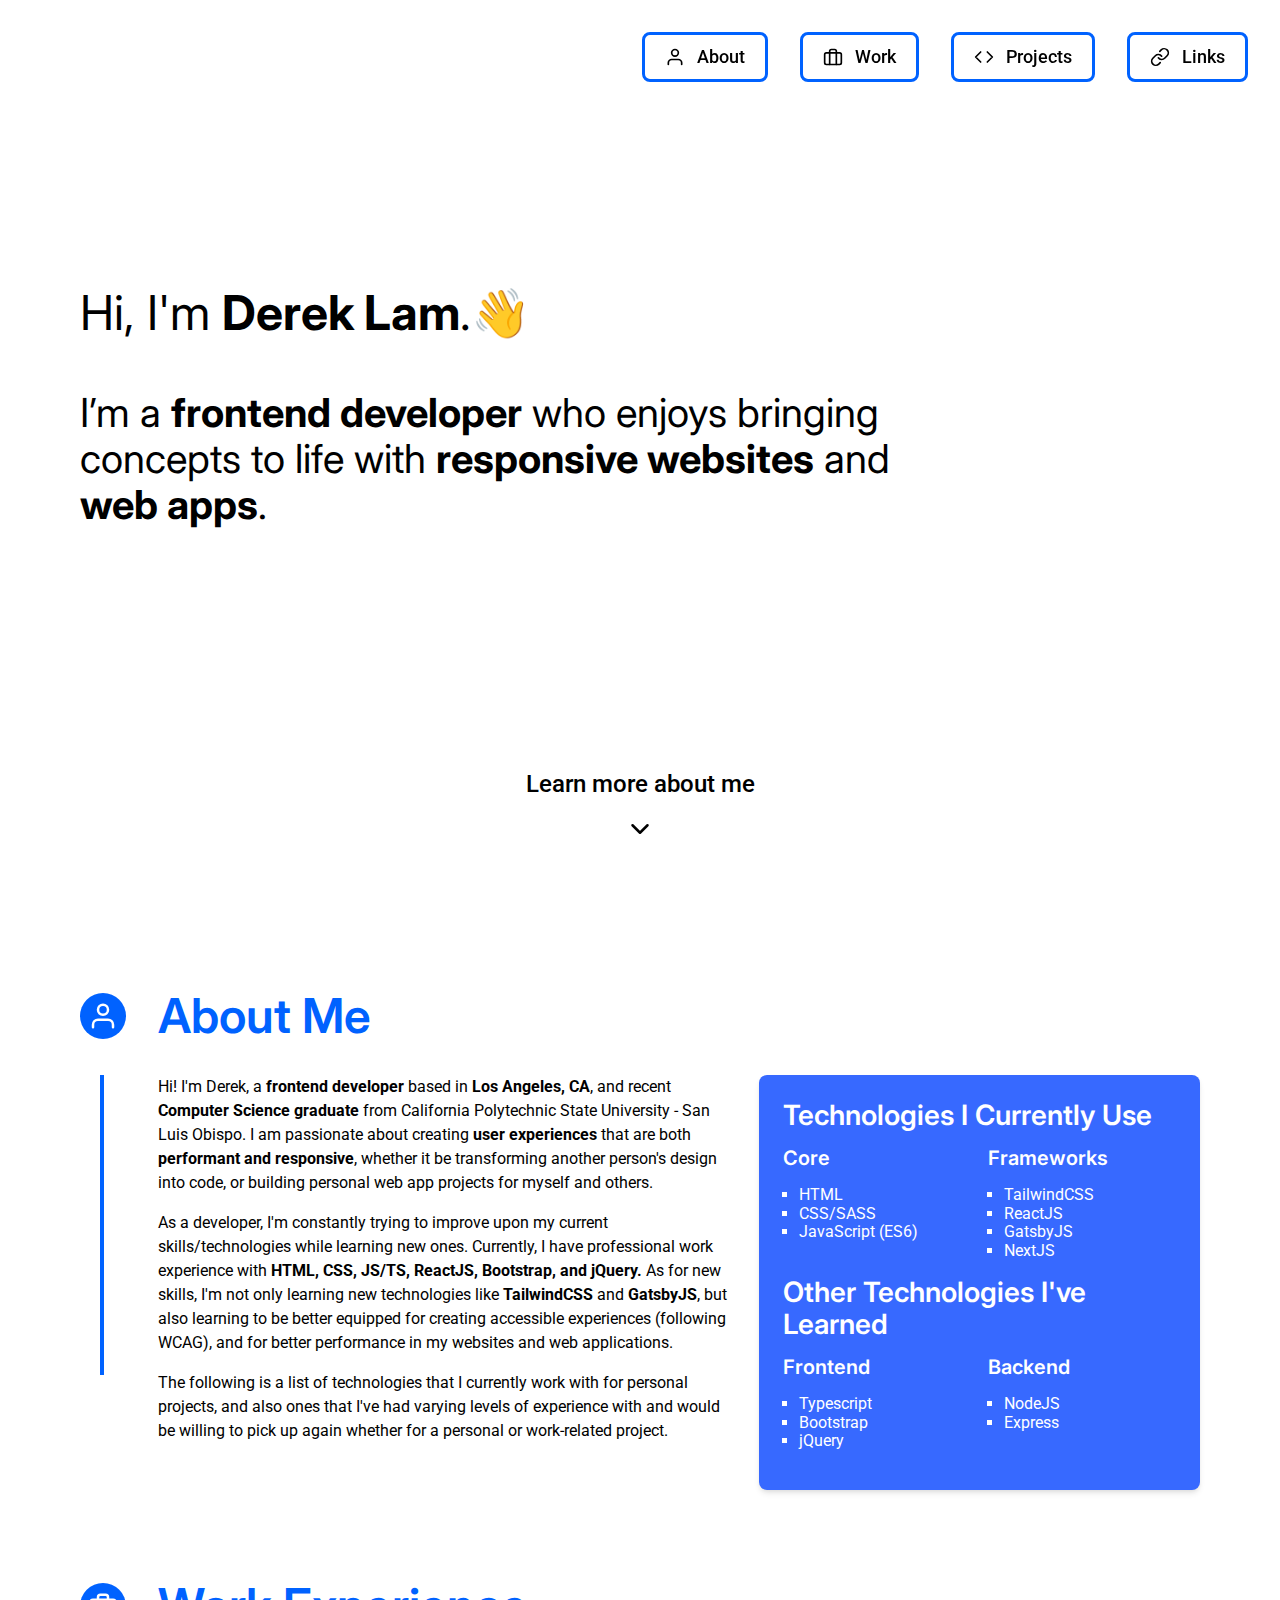
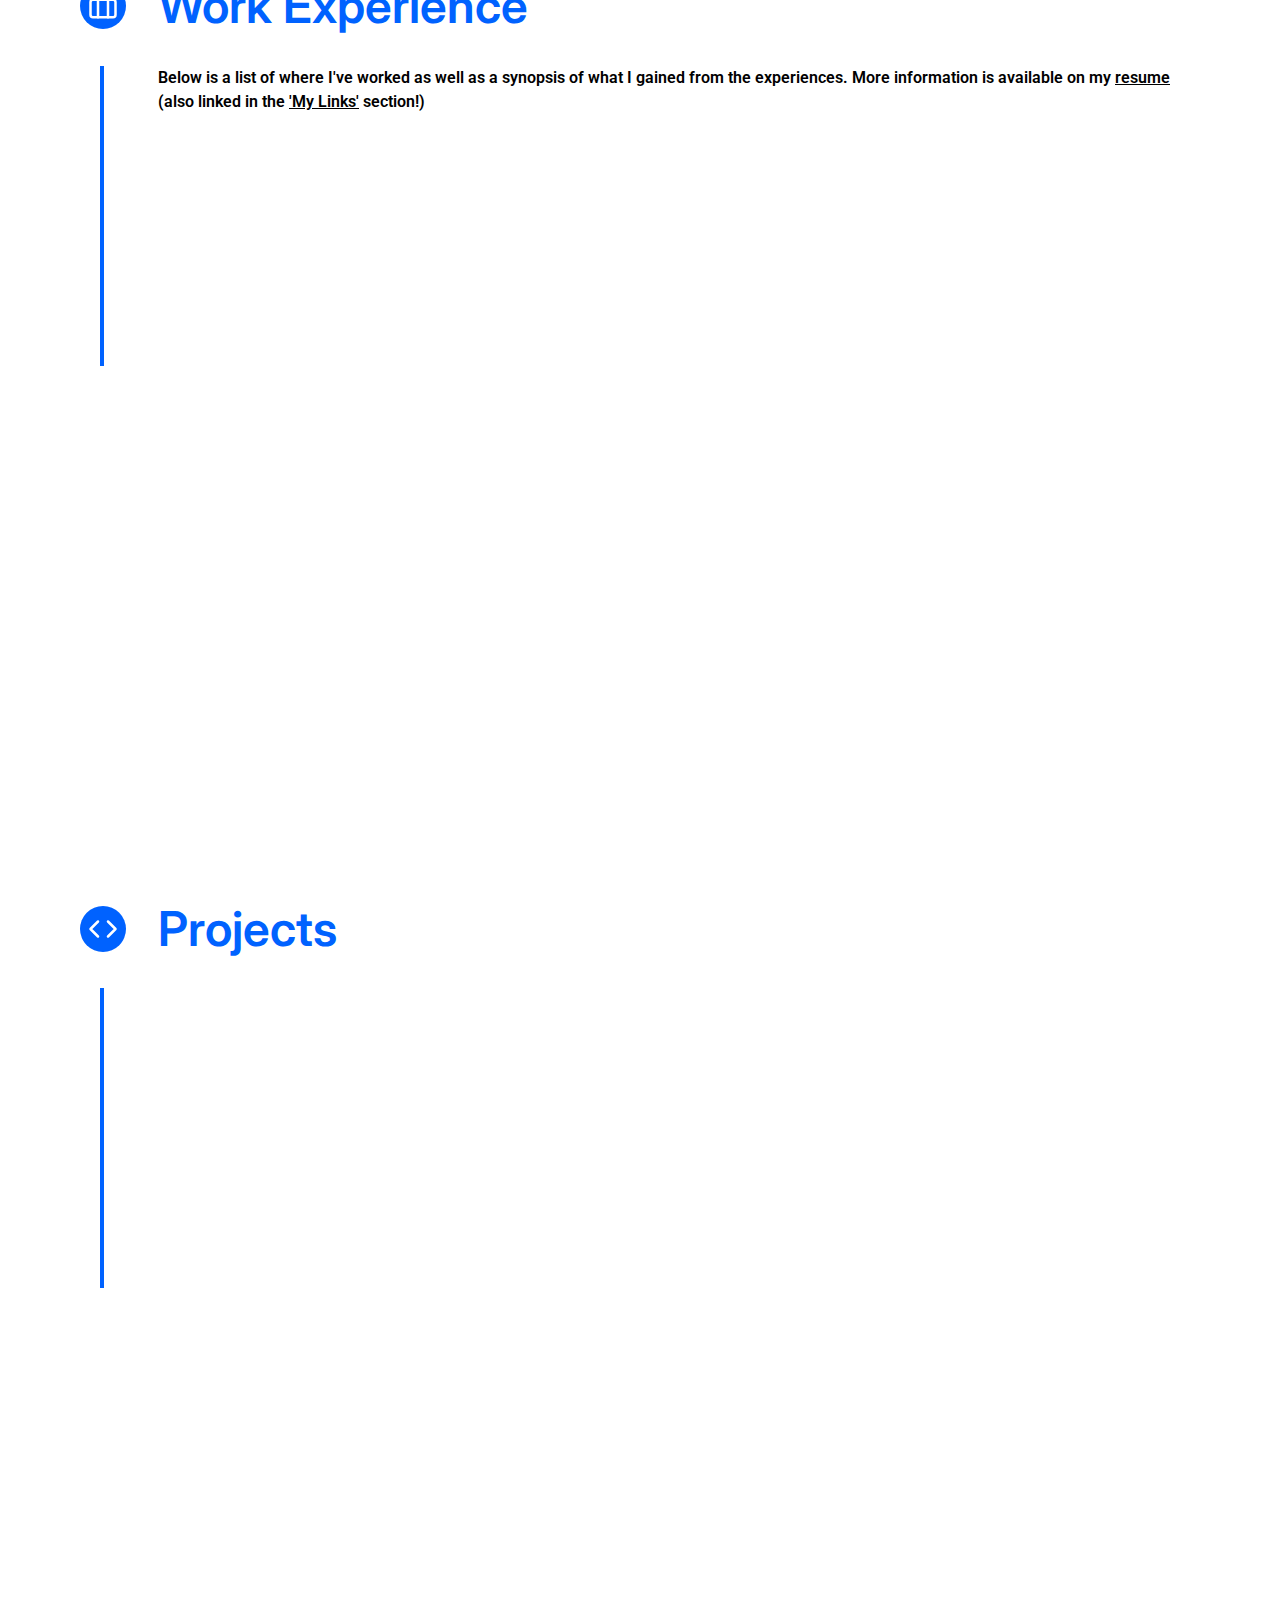
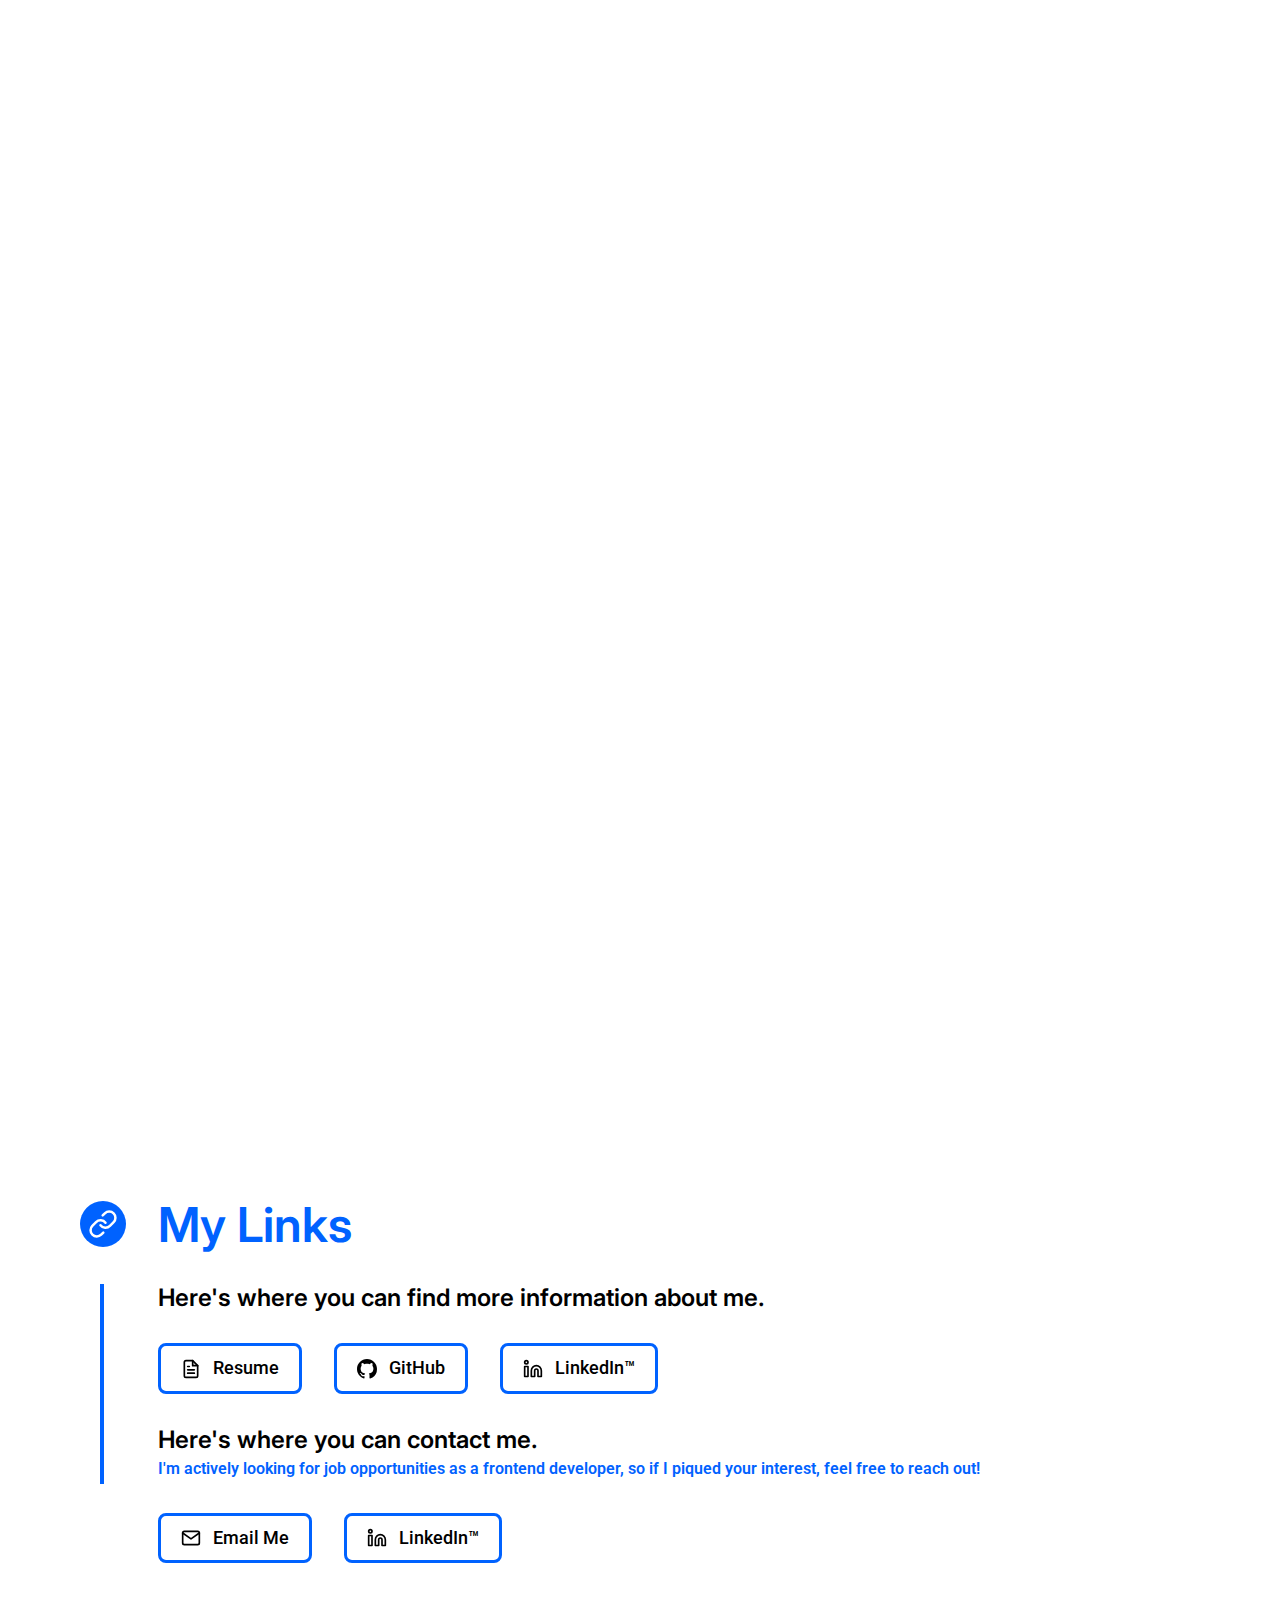
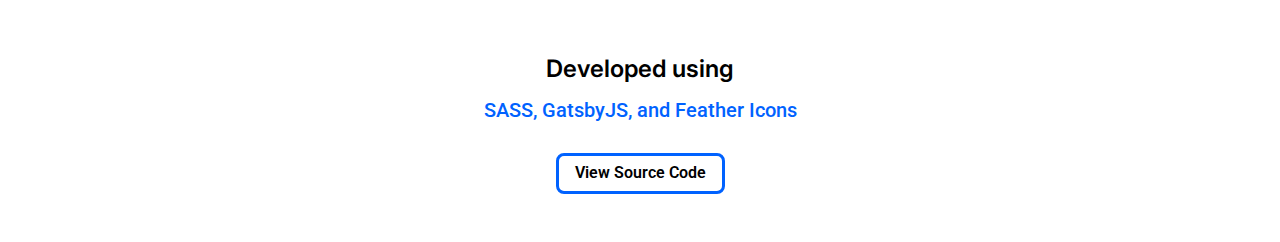
==== commit 241f2a91: "Updates" ====
--- a/index.html
+++ b/index.html
@@ -1,18 +1,6 @@
-<!DOCTYPE html><html><head><meta charSet="utf-8"/><meta http-equiv="x-ua-compatible" content="ie=edge"/><meta name="viewport" content="width=device-width, initial-scale=1, shrink-to-fit=no"/><style data-href="/styles.0ff6fbd43b7b6df099b6.css">@import url(https://fonts.googleapis.com/css2?family=Roboto:wght@300;400;500;700&display=swap);@import url(https://fonts.googleapis.com/css2?family=Inter:wght@400;500;600;700&display=swap);*{box-sizing:border-box}/*! normalize.css v8.0.1 | MIT License | github.com/necolas/normalize.css */html{line-height:1.15;-webkit-text-size-adjust:100%}body{margin:0}main{display:block}h1{font-size:2em;margin:.67em 0}hr{box-sizing:content-box;height:0;overflow:visible}pre{font-family:monospace,monospace;font-size:1em}a{background-color:transparent}abbr[title]{border-bottom:none;text-decoration:underline;-webkit-text-decoration:underline dotted;text-decoration:underline dotted}b,strong{font-weight:bolder}code,kbd,samp{font-family:monospace,monospace;font-size:1em}small{font-size:80%}sub,sup{font-size:75%;line-height:0;position:relative;vertical-align:baseline}sub{bottom:-.25em}sup{top:-.5em}img{border-style:none}button,input,optgroup,select,textarea{font-family:inherit;font-size:100%;line-height:1.15;margin:0}button,input{overflow:visible}button,select{text-transform:none}[type=button],[type=reset],[type=submit],button{-webkit-appearance:button}[type=button]::-moz-focus-inner,[type=reset]::-moz-focus-inner,[type=submit]::-moz-focus-inner,button::-moz-focus-inner{border-style:none;padding:0}[type=button]:-moz-focusring,[type=reset]:-moz-focusring,[type=submit]:-moz-focusring,button:-moz-focusring{outline:1px dotted ButtonText}fieldset{padding:.35em .75em .625em}legend{box-sizing:border-box;color:inherit;display:table;max-width:100%;padding:0;white-space:normal}progress{vertical-align:baseline}textarea{overflow:auto}[type=checkbox],[type=radio]{box-sizing:border-box;padding:0}[type=number]::-webkit-inner-spin-button,[type=number]::-webkit-outer-spin-button{height:auto}[type=search]{-webkit-appearance:textfield;outline-offset:-2px}[type=search]::-webkit-search-decoration{-webkit-appearance:none}::-webkit-file-upload-button{-webkit-appearance:button;font:inherit}details{display:block}summary{display:list-item}[hidden],template{display:none}p{font-family:var(--font-secondary);line-height:1.5}a{color:#000}:root{--color-primary:#0062ff;--color-primary-light:#3769ff;--color-primary-lighter:rgba(55,105,255,0.5);--color-primary-light-opaque:rgba(0,98,255,0.25);--color-primary-dark:#005bed;--color-secondary:#fff;--color-gray:#ddd;--font-primary:"Inter",serif;--font-secondary:"Roboto",sans-serif}.page-enter{opacity:0;transform:translateY(-5%)}.page-enter-active{transition:opacity .3s ease-in-out,transform .3s ease-in-out}.page-enter-active,.page-exit{opacity:1;transform:translateY(0)}.page-exit-active{opacity:0;transform:translateY(-100%);transition:opacity .3s ease-in-out,transform 2s ease-in-out}.hand-appear-active{animation:wave .5s ease-in-out 0s 1}.fade-up{animation:fadeup .75s ease-in-out 0s 1}@keyframes fadeup{0%{opacity:0;transform:translateY(10%)}to{opacity:1;transform:translateY(0)}}@keyframes wave{0%{transform:rotate(0)}25%{transform:rotate(-20deg)}50%{transform:rotate(0)}75%{transform:rotate(-20deg)}to{transform:rotate(0deg)}}.list{margin:0;padding:0;list-style-type:none}.list--horizontal{display:flex;flex-direction:row}.header{padding:10rem 1.5rem 0;min-height:100vh;max-width:1600px;margin:0 auto;position:relative;display:flex;flex-direction:column;justify-content:center;background-color:var(--color-secondary);font-family:var(--font-primary)}@media only screen and (min-width:768px){.header{padding-left:3rem;padding-right:3rem}}@media only screen and (min-width:1024px){.header{padding-left:5rem;padding-right:5rem}}@media only screen and (min-height:550px){.header{padding-top:5rem}}.header__learn-more{margin-top:auto;margin-bottom:3rem;display:flex;flex-direction:column;align-items:center;font-family:var(--font-primary);font-weight:500;font-size:1.25rem}@media only screen and (min-width:640px){.header__learn-more{font-size:1.5rem}}.header__learn-more-text{margin-bottom:.25rem}.footer{display:flex;flex-direction:column;align-items:center;margin:3rem 0}.footer__description{margin-bottom:.5rem;font-size:1.5rem;font-family:var(--font-primary);font-weight:600}.footer__stack{margin-top:0;color:var(--color-primary);font-size:1.25rem;font-weight:500}.footer__link{padding:.5rem 1rem;margin-top:.5rem;font-family:var(--font-secondary);font-weight:600;text-decoration:none;color:#000;border:3px solid var(--color-primary);border-radius:.5rem;transition:color .2s ease-in-out,background-color .2s ease-in-out}.footer__link:hover{color:var(--color-secondary);background-color:var(--color-primary)}.navbar{display:flex}.navbar__hamburger{position:fixed;top:1rem;right:1rem;width:40px;height:40px;background-color:#fff;padding:.25rem;border-radius:.5rem;border:none;cursor:pointer;transition:background-color .2s ease-in-out;z-index:10;box-shadow:0 0 3px 1.5px #bfd8ff}.navbar__hamburger:hover{background-color:#bfd8ff}@media only screen and (min-width:768px){.navbar__hamburger{visibility:hidden;pointer-events:none}}.navbar__backdrop{visibility:hidden;pointer-events:none;position:fixed;top:0;right:0;bottom:0;left:0;z-index:10;transition:visibility .2s linear,background-color .2s ease-in-out}.navbar__backdrop--active{pointer-events:all;visibility:visible;background-color:rgba(0,0,0,.5)}@media only screen and (min-width:768px){.navbar__backdrop--active{visibility:hidden;pointer-events:none;background-color:transparent}}.navbar--main{position:fixed;right:0;top:0;bottom:0;transform:translateX(100%);padding:2rem;justify-content:flex-end;z-index:10;transition:box-shadow .15s ease-in-out,transform .2s ease-in-out;background-color:#fff;-webkit-backdrop-filter:blur(7.5px);backdrop-filter:blur(7.5px)}@supports ((-webkit-backdrop-filter:blur(7.5px)) or (backdrop-filter:blur(7.5px))){.navbar--main{background-color:hsla(0,0%,100%,.8)}}.navbar--main__close{position:absolute;background-color:#fff;top:1rem;right:1rem;padding:.25rem;border-radius:50%;border:none;cursor:pointer;visibility:hidden;pointer-events:none;transition:background-color .2s ease-in-out;box-shadow:0 0 3px 1.5px #bfd8ff}.navbar--main__close:hover{background-color:#bfd8ff}.navbar--main__close--opened{visibility:visible;pointer-events:all}.navbar--main--mobile-active{width:80%;bottom:0;justify-content:center;padding:2rem;transform:translateX(0);-webkit-backdrop-filter:none;backdrop-filter:none;background-color:#fff}@media only screen and (min-width:400px){.navbar--main--mobile-active{width:70%}}@media only screen and (min-width:768px){.navbar--main{width:100%;left:0;bottom:auto;justify-content:flex-end;padding:0 2rem;transform:translateX(0)}}@media only screen and (min-width:768px){.navbar--scrolled{box-shadow:0 3px 6px 5px rgba(0,0,0,.1)}.navbar--scrolled .navbar__items{transform:translateY(0)}}.navbar__items{list-style-type:none;display:flex;padding:0;flex-direction:column}@media only screen and (min-width:768px){.navbar__items{flex-direction:row}}.navbar__items--vertical{flex-direction:column}@media only screen and (min-width:768px){.navbar__items--main{transform:translateY(1rem);transition:transform .15s ease-in-out}}.navbar__item{cursor:pointer;font-size:1.1rem;font-weight:500;font-family:var(--font-secondary)}.navbar__item--vertical{margin-right:0;margin-bottom:1rem}.navbar__item:last-child{margin-right:0}.navbar__item--primary{background-color:var(--color-primary);border:none}.navbar__item--primary:hover{background-color:var(--color-primary-dark)}.navbar__item--primary .navbar__link{color:var(--color-secondary)}.navbar__item--primary .navbar__icon{fill:var(--color-secondary)}.navbar__item--main{margin-bottom:2rem}@media only screen and (min-width:768px){.navbar__item--main{margin:0 2rem 0 0}}.navbar__item--main:last-child{margin:0}.navbar__item--my-links{margin-bottom:2rem}@media only screen and (min-width:640px){.navbar__item--my-links{margin:0 2rem 0 0}}.navbar__item--my-links:last-child{margin:0}.navbar__link{display:flex;align-items:center;height:100%;text-decoration:none;padding:.75rem 1.25rem;border-radius:.5rem;border:3px solid var(--color-primary);transition:background-color .2s ease-in-out,color .2s ease-in-out}.navbar__link:hover{background-color:var(--color-primary);color:var(--color-secondary)}.navbar__link:hover .navbar__icon{fill:var(--color-secondary);color:var(--color-secondary)}.navbar__icon{margin-right:.75rem;transition:fill .2s ease-in-out,color .2s ease-in-out;color:#000}.hero{display:flex;flex-direction:column;margin-top:auto}.hero__name{font-size:2rem;margin-top:0;margin-bottom:1rem;font-weight:400}@media only screen and (min-width:640px){.hero__name{font-size:2.5rem}}@media only screen and (min-width:768px){.hero__name{font-size:3rem}}.hero__hand-emoji{display:inline-block;transform-origin:85% 85% 0;cursor:default}.hero__hand-emoji:hover{animation:wave .5s ease-in-out 0s 1}.hero__description{width:100%;font-size:1.5rem;font-weight:400}@media only screen and (min-width:768px){.hero__description{width:75%}}@media only screen and (min-width:640px){.hero__description{font-size:2rem}}@media only screen and (min-width:768px){.hero__description{font-size:2.5rem}}.icon{height:30px;width:30px;display:inline-block}.icon--primary{fill:var(--color-primary)}.icon--xs{height:20px;width:20px}.icon--small{height:25px;width:25px}.icon--transition-fill{transition:fill .2s ease-in-out}.icon--space-r{margin-right:1rem}.icon--secondary{color:var(--color-secondary)}.icon-wrapper{display:flex;justify-content:center;align-items:center;padding:.5rem;border-radius:50%}.icon-wrapper--button{background-color:inherit;border:none}.icon-wrapper--primary{background-color:var(--color-primary)}.icon-wrapper--rounded-normal{border-radius:.5rem}.icon-wrapper--transition{transition:background-color .2s ease-in-out}.icon-wrapper--hover{cursor:pointer}.icon-wrapper--hover:hover{background-color:var(--color-primary-light-opaque)}.heading{font-family:var(--font-primary);font-weight:600;margin:0}.heading--sm{font-size:1.1rem}@media only screen and (min-width:400px){.heading--sm{font-size:1.25rem}}.heading--normal{font-size:1rem}@media only screen and (min-width:640px){.heading--normal{font-size:1.25rem}}.heading--lg,.heading--xl{font-size:1.5rem}@media only screen and (min-width:640px){.heading--xl{font-size:1.75rem}}@media only screen and (min-width:1248px){.heading--xl{font-size:2rem}}.heading--xxl{font-size:2rem}@media only screen and (min-width:640px){.heading--xxl{font-size:2.5rem}}@media only screen and (min-width:768px){.heading--xxl{font-size:3rem}}.heading--primary{color:var(--color-primary)}.heading--space-b{margin-bottom:1rem}.not-found{position:fixed;top:0;right:0;bottom:0;left:0;display:flex;flex-direction:column;justify-content:center;align-items:center}.not-found__404{margin-bottom:1rem;font-size:10rem;color:var(--color-primary)}.not-found__description{font-size:2rem;margin-bottom:3rem}.not-found__link{padding:.5rem 1rem;margin-top:.5rem;font-family:var(--font-secondary);font-size:1.5rem;font-weight:500;text-decoration:none;color:#000;border:3px solid var(--color-primary);border-radius:.5rem;transition:color .2s ease-in-out,background-color .2s ease-in-out}.not-found__link:hover{color:var(--color-secondary);background-color:var(--color-primary)}.section-layout{margin:0 auto;padding:3rem .75rem 0;max-width:1600px}@media only screen and (min-width:640px){.section-layout{padding:3rem 1.5rem 0}}@media only screen and (min-width:768px){.section-layout{padding:5.5rem 3rem 0}}@media only screen and (min-width:1024px){.section-layout{padding:5.5rem 5rem 0}}.section-layout:last-child{padding-top:1rem}.section-layout:first-child{margin-top:0}.section-layout:only-of-type{margin:0;padding:0}.section-layout__header{display:flex;flex-direction:column;text-align:center;align-items:center}@media only screen and (min-width:480px){.section-layout__header{flex-direction:row;text-align:left}}.section-layout__header-icon{margin-bottom:1rem}@media only screen and (min-width:480px){.section-layout__header-icon{margin:0 2rem 0 0}}.section-layout__body{position:relative;margin-top:2rem}@media only screen and (min-width:768px){.section-layout__body{padding-left:calc(30px + 1.75rem);margin-left:1.25rem}}.section-layout__body:before{content:"";display:none;position:absolute;top:0;left:0;height:300px;border-left:4px solid var(--color-primary)}@media only screen and (min-width:768px){.section-layout__body:before{display:block}}.section-layout__body--short:before{height:200px}.about-body{display:flex;flex-direction:column}@media only screen and (min-width:950px){.about-body{flex-direction:row}}.about-body__description{width:100%;flex-shrink:0.75}.about-body__initial-p{margin-top:0}.about-body__skills{padding:1.5rem;max-width:515px;height:-webkit-fit-content;height:-moz-fit-content;height:fit-content;background-color:var(--color-primary-light);width:100%;color:var(--color-secondary);border-radius:.5rem;box-shadow:0 4px 6px -1px rgba(0,0,0,.1),0 2px 4px -1px rgba(0,0,0,.06);margin-top:1rem}@media only screen and (min-width:950px){.about-body__skills{margin-top:0;margin-left:2rem}}.about-body__skills-heading{text-align:center;font-size:1.25rem}@media only screen and (min-width:400px){.about-body__skills-heading{text-align:left}}@media only screen and (min-width:640px){.about-body__skills-heading{font-size:1.5rem}}@media only screen and (min-width:768px){.about-body__skills-heading{font-size:1.75rem}}@media only screen and (min-width:950px){.about-body__skills-heading{font-size:1.25rem}}@media only screen and (min-width:1024px){.about-body__skills-heading{font-size:1.5rem}}@media only screen and (min-width:1248px){.about-body__skills-heading{font-size:1.75rem}}.about-body__skills-content{display:flex;flex-direction:column}@media only screen and (min-width:400px){.about-body__skills-content{flex-direction:row;align-items:start}}.about-body__skills-subsection{width:100%;display:flex;flex-direction:column;align-items:center;padding:1rem 1rem 1rem 0}@media only screen and (min-width:400px){.about-body__skills-subsection{align-items:start}}@media only screen and (min-width:400px){.about-body__skills-subsection:last-child{margin-left:1rem}}.about-body__subtitle{font-family:var(--font-primary)}.about-body__list{text-align:center}@media only screen and (min-width:400px){.about-body__list{text-align:left;padding-left:1rem;list-style-type:square}}.about-body__list-item{color:var(--color-secondary);font-family:var(--font-secondary)}.work-body{max-width:1300px}.work-body__description{font-weight:600;margin-bottom:2.5rem}.work-body__link{text-decoration:underline}.work{opacity:0}.work:not(:last-child){margin-bottom:2.5rem}.work__header{display:flex;flex-direction:column;margin-bottom:1rem}@media only screen and (min-width:640px){.work__header{flex-direction:row}}.work__time{margin-top:1rem;font-weight:600}@media only screen and (min-width:640px){.work__time{margin:0 0 0 auto}}.projects-body--linear{display:flex}.projects-body--grid{display:grid;grid-template-columns:repeat(3,1fr)}.projects-body__project-swipeable{width:100%}.projects-body__project-content{display:flex;align-items:center;margin-bottom:3rem}.projects-body__toggle-tab{margin-bottom:1rem;padding-bottom:1rem;border-bottom:2px solid var(--color-gray)}.projects-body__toggle-icon{transition:transform .3s ease-in-out}.projects-body__toggle-icon--expanded{transform:rotate(-45deg)}.projects-body__toggle-header{cursor:pointer}.projects-body__toggle-button{all:inherit}.projects-body__toggle-text{font-family:var(--font-secondary);margin:0}.project{opacity:0;display:flex;flex-direction:column-reverse;margin-bottom:3.5rem}@media only screen and (min-width:950px){.project{flex-direction:row;margin-bottom:5rem}}.project__info{flex:0 1 100%}@media only screen and (min-width:950px){.project__info{margin-right:2rem}}.project__subsection{margin-bottom:1rem}.project__links{display:flex;align-items:center;margin-top:.25rem}@media only screen and (min-width:640px){.project__links{margin-top:1rem}}.project__link{display:inline-flex;align-items:center;margin-left:1rem;padding:.25rem;border-radius:.5rem;transition:background-color .2s ease-in-out}.project__link-icon{transition:fill .2s ease-in-out}.project__link:visited{color:#000}.project__link:hover{background-color:var(--color-primary-light-opaque)}.project__link:hover .projects-body__project-link-icon{fill:rgba(55,105,255,.1)}.project__media{align-self:center;display:flex;position:relative;min-width:80%;flex:0 1 100%;margin-bottom:3rem;height:-webkit-fit-content;height:-moz-fit-content;height:fit-content;align-items:center}@media only screen and (min-width:950px){.project__media{min-width:280px;margin:0 0 0 2rem}}.project__desktop-media{width:100%;height:100%}.project__mobile-media{position:absolute;bottom:0;left:0;margin-left:-1rem;margin-bottom:-.5rem;width:30%}.project__body-text{font-family:var(--font-secondary);line-height:1.5}.project__stack-list{display:flex;flex-direction:column;list-style-type:square;margin:1rem 0 0 1rem;font-family:var(--font-secondary);font-weight:500;color:var(--color-primary-light)}@media only screen and (min-width:640px){.project__stack-list{display:inline-flex;flex-direction:row;list-style-type:none;margin:0 0 0 .75rem}}.project__stack-item{margin-bottom:1rem}@media only screen and (min-width:640px){.project__stack-item{margin:0 1rem 0 0}}.project__emphasis-text{font-family:var(--font-primary);font-size:1.1rem;font-weight:600}.fade-up-enter{opacity:0;transform:translateY(10%)}.fade-up-enter-active{opacity:1;transform:translateY(0);transition:opacity .35s ease-in-out,transform .35s ease-in-out}.fade-up-enter-done{opacity:1}.links-body{text-align:center}@media only screen and (min-width:640px){.links-body{text-align:left}}.links-body__spaced-heading{margin-bottom:1rem}.links-body__sub-text{margin-top:.25rem;font-weight:600;color:var(--color-primary)}.links-body__links{flex-direction:column}@media only screen and (min-width:640px){.links-body__links{flex-direction:row}}.links-body__nav-wrapper{justify-content:center}@media only screen and (min-width:640px){.links-body__nav-wrapper{justify-content:start}}.mt-0,.my-0{margin-top:0}.my-0{margin-bottom:0}.mb-2{margin-bottom:1rem}.color-primary{color:var(--color-primary)}.color-secondary{color:var(--color-secondary)}</style><meta name="generator" content="Gatsby 2.24.54"/><link as="script" rel="preload" href="/styles-1211262dd08146354a2f.js"/><link as="script" rel="preload" href="/component---src-pages-index-jsx-77b3b501a1253047f03b.js"/><link as="script" rel="preload" href="/framework-8c8d363c63d1a9a80d21.js"/><link as="script" rel="preload" href="/app-8bdc2dc74b1b693a9eba.js"/><link as="script" rel="preload" href="/webpack-runtime-cbe3b5160c1a02846172.js"/><link as="fetch" rel="preload" href="/page-data\index\page-data.json" crossorigin="anonymous"/><link as="fetch" rel="preload" href="/page-data/sq/d/1146004921.json" crossorigin="anonymous"/><link as="fetch" rel="preload" href="/page-data/sq/d/2265400045.json" crossorigin="anonymous"/><link as="fetch" rel="preload" href="/page-data/sq/d/3810076356.json" crossorigin="anonymous"/><link as="fetch" rel="preload" href="/page-data\app-data.json" crossorigin="anonymous"/></head><body><div id="___gatsby"><div style="outline:none" tabindex="-1" id="gatsby-focus-wrapper"><header class="header"><button class="navbar__hamburger" aria-label="Open mobile menu"><svg viewBox="0 0 24 24" fill="none" stroke="currentColor" stroke-width="2" stroke-linecap="round" stroke-linejoin="round" class="menu_svg__feather menu_svg__feather-menu"><path d="M3 12h18M3 6h18M3 18h18"></path></svg></button><div aria-hidden="true" class="navbar__backdrop "></div><nav class="navbar navbar--main  "><ul class="navbar__items navbar__items--main"><li class="navbar__item navbar__item--main"><a class="navbar__link" href="/#about"><div class="icon icon--xs navbar__icon" aria-hidden="true"><svg viewBox="0 0 24 24" fill="none" stroke="currentColor" stroke-width="2" stroke-linecap="round" stroke-linejoin="round" class="user_svg__feather user_svg__feather-user"><path d="M20 21v-2a4 4 0 00-4-4H8a4 4 0 00-4 4v2"></path><circle cx="12" cy="7" r="4"></circle></svg></div>About</a></li><li class="navbar__item navbar__item--main"><a class="navbar__link" href="/#work"><div class="icon icon--xs navbar__icon" aria-hidden="true"><svg viewBox="0 0 24 24" fill="none" stroke="currentColor" stroke-width="2" stroke-linecap="round" stroke-linejoin="round" class="briefcase_svg__feather briefcase_svg__feather-briefcase"><rect x="2" y="7" width="20" height="14" rx="2" ry="2"></rect><path d="M16 21V5a2 2 0 00-2-2h-4a2 2 0 00-2 2v16"></path></svg></div>Work</a></li><li class="navbar__item navbar__item--main"><a class="navbar__link" href="/#projects"><div class="icon icon--xs navbar__icon" aria-hidden="true"><svg viewBox="0 0 24 24" fill="none" stroke="currentColor" stroke-width="2" stroke-linecap="round" stroke-linejoin="round" class="code_svg__feather code_svg__feather-code"><path d="M16 18l6-6-6-6M8 6l-6 6 6 6"></path></svg></div>Projects</a></li><li class="navbar__item navbar__item--main"><a class="navbar__link" href="/#links"><div class="icon icon--xs navbar__icon" aria-hidden="true"><svg viewBox="0 0 24 24" fill="none" stroke="currentColor" stroke-width="2" stroke-linecap="round" stroke-linejoin="round" class="link_svg__feather link_svg__feather-link"><path d="M10 13a5 5 0 007.54.54l3-3a5 5 0 00-7.07-7.07l-1.72 1.71"></path><path d="M14 11a5 5 0 00-7.54-.54l-3 3a5 5 0 007.07 7.07l1.71-1.71"></path></svg></div>Links</a></li></ul><button class="icon navbar--main__close " aria-label="Close mobile menu"><svg viewBox="0 0 24 24" fill="none" stroke="currentColor" stroke-width="2" stroke-linecap="round" stroke-linejoin="round" class="x_svg__feather x_svg__feather-x"><path d="M18 6L6 18M6 6l12 12"></path></svg></button></nav><section class="hero"><h1 class="hero__name">Hi, I&#x27;m <strong>Derek Lam</strong>.<span class="hero__hand-emoji" aria-hidden="true">👋</span></h1><h2 class="hero__description">I’m a <strong>frontend developer</strong> who enjoys bringing concepts to life with <strong>responsive websites</strong> and <strong>web apps</strong>.</h2></section><div class="header__learn-more"><p class="header__learn-more-text mt-0">Learn more about me</p><a class="icon-wrapper icon-wrapper--transition icon-wrapper--hover" href="#about"><svg viewBox="0 0 24 24" fill="none" stroke="currentColor" stroke-width="2" stroke-linecap="round" stroke-linejoin="round" class="icon"><path d="M6 9l6 6 6-6"></path></svg></a></div></header><section id="about" class="section-layout" aria-label="About Me"><header class="section-layout__header"><div class="icon-wrapper icon-wrapper--primary section-layout__header-icon" aria-hidden="true"><div class="icon icon--secondary"><svg viewBox="0 0 24 24" fill="none" stroke="currentColor" stroke-width="2" stroke-linecap="round" stroke-linejoin="round" class="user_svg__feather user_svg__feather-user"><path d="M20 21v-2a4 4 0 00-4-4H8a4 4 0 00-4 4v2"></path><circle cx="12" cy="7" r="4"></circle></svg></div></div><h1 class="heading heading--xxl heading--primary">About Me</h1></header><div class="section-layout__body about-body"><section class="about-body__description"><p class="mt-0">Hi! I&#x27;m Derek, a <strong>frontend developer</strong> based in <strong>Los Angeles, CA</strong>, and recent <strong>Computer Science graduate</strong> from California Polytechnic State University - San Luis Obispo. I am passionate about creating <strong>user experiences</strong> that are both <strong>performant and responsive</strong>, whether it be transforming another person&#x27;s design into code, or building personal web app projects for myself and others.</p><p>As a developer, I&#x27;m constantly trying to improve upon my current skills/technologies while learning new ones. Currently, I have professional work experience with <strong>HTML, CSS, JS/TS, ReactJS, Bootstrap, and jQuery.</strong> As for new skills, I&#x27;m not only learning new technologies like <strong>TailwindCSS</strong> and <strong>GatsbyJS</strong>, but also learning to be better equipped for creating accessible experiences (following WCAG), and for better performance in my websites and web applications.</p><p>The following is a list of technologies that I currently work with for personal projects, and also ones that I&#x27;ve had varying levels of experience with and would be willing to pick up again whether for a personal or work-related project.</p></section><section class="about-body__skills"><h2 class="heading about-body__skills-heading">Technologies I Currently Use</h2><div class="about-body__skills-content"><div class="about-body__skills-subsection"><h3 class="heading heading--sm heading--space-b">Core</h3><ul class="list about-body__list"><li class="about-body__list-item">HTML</li><li class="about-body__list-item">CSS/SASS</li><li class="about-body__list-item">JavaScript (ES6)</li></ul></div><div class="about-body__skills-subsection"><h3 class="heading heading--sm heading--space-b">Frameworks</h3><ul class="list about-body__list"><li class="about-body__list-item">TailwindCSS</li><li class="about-body__list-item">ReactJS</li><li class="about-body__list-item">GatsbyJS</li><li class="about-body__list-item">NextJS</li></ul></div></div><h2 class="heading about-body__skills-heading">Other Technologies I&#x27;ve Learned</h2><div class="about-body__skills-content"><div class="about-body__skills-subsection"><h3 class="heading heading--sm heading--space-b">Frontend</h3><ul class="list about-body__list"><li class="about-body__list-item">Typescript</li><li class="about-body__list-item">Bootstrap</li><li class="about-body__list-item">jQuery</li></ul></div><div class="about-body__skills-subsection"><h3 class="heading heading--sm heading--space-b">Backend</h3><ul class="list about-body__list"><li class="about-body__list-item">NodeJS</li><li class="about-body__list-item">Express</li></ul></div></div></section></div></section><section id="work" class="section-layout" aria-label="Work Experience"><header class="section-layout__header"><div class="icon-wrapper icon-wrapper--primary section-layout__header-icon" aria-hidden="true"><div class="icon icon--secondary"><svg viewBox="0 0 24 24" fill="none" stroke="currentColor" stroke-width="2" stroke-linecap="round" stroke-linejoin="round" class="briefcase_svg__feather briefcase_svg__feather-briefcase"><rect x="2" y="7" width="20" height="14" rx="2" ry="2"></rect><path d="M16 21V5a2 2 0 00-2-2h-4a2 2 0 00-2 2v16"></path></svg></div></div><h1 class="heading heading--xxl heading--primary">Work Experience</h1></header><div class="section-layout__body work-body"><p class="work-body__description">Below is a list of where I&#x27;ve worked as well as a synopsis of what I gained from the experiences. More information is available on my <a class="work-body__link" href="/static/resume-234acc4329eb23a06564828941810c66.pdf" target="_blank" rel="noreferrer noopener">resume</a> (also linked in the <a class="work-body__link" href="/#links">&#x27;My Links&#x27;</a> section!)</p><section class="work"><div class="work__header"><div class="work__headings"><h2 class="heading heading--xl mb-2">Upwork</h2><h3 class="heading heading--normal"><span class="color-primary">Role:</span> <!-- -->Freelance Frontend Developer</h3></div><p class="work__time">June 2020 - November 2020</p></div><div><p>Working as a freelance frontend developer for the past few months has been a solid learning experience, whether it be learning how to structure my front-end projects and manage my time more effectively, or just learning new technologies for the job while improving on current skills. I used primarily React to build SPAs, and learned new technologies like TailwindCSS. I was also exposed to working with REST API's and using React Context to manage external data. </p></div></section><section class="work"><div class="work__header"><div class="work__headings"><h2 class="heading heading--xl mb-2">Project Jupyter</h2><h3 class="heading heading--normal"><span class="color-primary">Role:</span> <!-- -->Software Engineer Intern</h3></div><p class="work__time">June 2019 - June 2020</p></div><div><p>Project Jupyter was where I had my first work experience with React and TypeScript, and my first time working with a large, open-source codebase implemented with software development patterns that I'd never heard of, like factories. I learned about the power of open source communities and the importance of asking questions to make development in a large organization more approachable. I learned to work closely alongside a UI/UX designer, whether it be collaboratively conducting user research or bouncing ideas off each other.</p></div></section><section class="work"><div class="work__header"><div class="work__headings"><h2 class="heading heading--xl mb-2">Cal Poly Extended Ed</h2><h3 class="heading heading--normal"><span class="color-primary">Role:</span> <!-- -->Student Web Developer</h3></div><p class="work__time">October 2018 - June 2020</p></div><div><p>This was my first job as a frontend-focused web developer. It introduced me to writing responsive HTML and CSS, using Bootstrap to drop in already-built components, and using jQuery
+<!DOCTYPE html><html><head><meta charSet="utf-8"/><meta http-equiv="x-ua-compatible" content="ie=edge"/><meta name="viewport" content="width=device-width, initial-scale=1, shrink-to-fit=no"/><style data-href="/styles.980a5bbef69da7185d36.css">@import url(https://fonts.googleapis.com/css2?family=Roboto:wght@300;400;500;700&display=swap);@import url(https://fonts.googleapis.com/css2?family=Inter:wght@400;500;600;700&display=swap);*{box-sizing:border-box}/*! normalize.css v8.0.1 | MIT License | github.com/necolas/normalize.css */html{line-height:1.15;-webkit-text-size-adjust:100%}body{margin:0}main{display:block}h1{font-size:2em;margin:.67em 0}hr{box-sizing:content-box;height:0;overflow:visible}pre{font-family:monospace,monospace;font-size:1em}a{background-color:transparent}abbr[title]{border-bottom:none;text-decoration:underline;-webkit-text-decoration:underline dotted;text-decoration:underline dotted}b,strong{font-weight:bolder}code,kbd,samp{font-family:monospace,monospace;font-size:1em}small{font-size:80%}sub,sup{font-size:75%;line-height:0;position:relative;vertical-align:baseline}sub{bottom:-.25em}sup{top:-.5em}img{border-style:none}button,input,optgroup,select,textarea{font-family:inherit;font-size:100%;line-height:1.15;margin:0}button,input{overflow:visible}button,select{text-transform:none}[type=button],[type=reset],[type=submit],button{-webkit-appearance:button}[type=button]::-moz-focus-inner,[type=reset]::-moz-focus-inner,[type=submit]::-moz-focus-inner,button::-moz-focus-inner{border-style:none;padding:0}[type=button]:-moz-focusring,[type=reset]:-moz-focusring,[type=submit]:-moz-focusring,button:-moz-focusring{outline:1px dotted ButtonText}fieldset{padding:.35em .75em .625em}legend{box-sizing:border-box;color:inherit;display:table;max-width:100%;padding:0;white-space:normal}progress{vertical-align:baseline}textarea{overflow:auto}[type=checkbox],[type=radio]{box-sizing:border-box;padding:0}[type=number]::-webkit-inner-spin-button,[type=number]::-webkit-outer-spin-button{height:auto}[type=search]{-webkit-appearance:textfield;outline-offset:-2px}[type=search]::-webkit-search-decoration{-webkit-appearance:none}::-webkit-file-upload-button{-webkit-appearance:button;font:inherit}details{display:block}summary{display:list-item}[hidden],template{display:none}p{font-family:var(--font-secondary);line-height:1.5}a{color:#000}@media (prefers-reduced-motion:no-preference){html{scroll-behavior:smooth}}:root{--color-primary:#0062ff;--color-primary-light:#3769ff;--color-primary-lighter:rgba(55,105,255,0.5);--color-primary-light-opaque:rgba(0,98,255,0.25);--color-primary-dark:#005bed;--color-secondary:#fff;--color-gray:#ddd;--font-primary:"Inter",serif;--font-secondary:"Roboto",sans-serif}.page-enter{opacity:0;transform:translateY(-5%)}.page-enter-active{transition:opacity .3s ease-in-out,transform .3s ease-in-out}.page-enter-active,.page-exit{opacity:1;transform:translateY(0)}.page-exit-active{opacity:0;transform:translateY(-100%);transition:opacity .3s ease-in-out,transform 2s ease-in-out}.hand-appear-active{animation:wave .5s ease-in-out 0s 1}.fade-up{animation:fadeup .75s ease-in-out 0s 1}@keyframes fadeup{0%{opacity:0;transform:translateY(10%)}to{opacity:1;transform:translateY(0)}}@keyframes wave{0%{transform:rotate(0)}25%{transform:rotate(-20deg)}50%{transform:rotate(0)}75%{transform:rotate(-20deg)}to{transform:rotate(0deg)}}.list{margin:0;padding:0;list-style-type:none}.list--horizontal{display:flex;flex-direction:row}.header{padding:10rem 1.5rem 0;min-height:100vh;max-width:1400px;margin:0 auto;position:relative;display:flex;flex-direction:column;justify-content:center;background-color:var(--color-secondary);font-family:var(--font-primary)}@media only screen and (min-width:768px){.header{padding-left:3rem;padding-right:3rem}}@media only screen and (min-width:1024px){.header{padding-left:5rem;padding-right:5rem}}@media only screen and (min-height:550px){.header{padding-top:5rem}}.header__learn-more{margin-top:auto;margin-bottom:3rem;display:flex;flex-direction:column;align-items:center;font-family:var(--font-primary);font-weight:500;font-size:1.25rem}@media only screen and (min-width:640px){.header__learn-more{font-size:1.5rem}}.header__learn-more-text{margin-bottom:.25rem}.footer{display:flex;flex-direction:column;align-items:center;margin:3rem 0}.footer__description{margin-bottom:.5rem;font-size:1.5rem;font-family:var(--font-primary);font-weight:600}.footer__stack{margin-top:0;color:var(--color-primary);font-size:1.25rem;font-weight:500}.footer__link{padding:.5rem 1rem;margin-top:.5rem;font-family:var(--font-secondary);font-weight:600;text-decoration:none;color:#000;border:3px solid var(--color-primary);border-radius:.5rem;transition:color .2s ease-in-out,background-color .2s ease-in-out}.footer__link:hover{color:var(--color-secondary);background-color:var(--color-primary)}.navbar{display:flex}.navbar__hamburger{position:fixed;top:1rem;right:1rem;width:40px;height:40px;background-color:#fff;padding:.25rem;border-radius:.5rem;border:none;cursor:pointer;transition:background-color .2s ease-in-out;z-index:10;box-shadow:0 0 3px 1.5px #bfd8ff}.navbar__hamburger:hover{background-color:#bfd8ff}@media only screen and (min-width:768px){.navbar__hamburger{visibility:hidden;pointer-events:none}}.navbar__backdrop{visibility:hidden;pointer-events:none;position:fixed;top:0;right:0;bottom:0;left:0;z-index:10;transition:visibility .2s linear,background-color .2s ease-in-out}.navbar__backdrop--active{pointer-events:all;visibility:visible;background-color:rgba(0,0,0,.5)}@media only screen and (min-width:768px){.navbar__backdrop--active{visibility:hidden;pointer-events:none;background-color:transparent}}.navbar--main{position:fixed;right:0;top:0;bottom:0;transform:translateX(100%);padding:2rem;justify-content:flex-end;z-index:10;transition:box-shadow .15s ease-in-out,transform .2s ease-in-out;background-color:#fff;-webkit-backdrop-filter:blur(7.5px);backdrop-filter:blur(7.5px)}@supports ((-webkit-backdrop-filter:blur(7.5px)) or (backdrop-filter:blur(7.5px))){.navbar--main{background-color:hsla(0,0%,100%,.8)}}.navbar--main__close{position:absolute;background-color:#fff;top:1rem;right:1rem;padding:.25rem;border-radius:50%;border:none;cursor:pointer;visibility:hidden;pointer-events:none;transition:background-color .2s ease-in-out;box-shadow:0 0 3px 1.5px #bfd8ff}.navbar--main__close:hover{background-color:#bfd8ff}.navbar--main__close--opened{visibility:visible;pointer-events:all}.navbar--main--mobile-active{width:80%;bottom:0;justify-content:center;padding:2rem;transform:translateX(0);-webkit-backdrop-filter:none;backdrop-filter:none;background-color:#fff}@media only screen and (min-width:400px){.navbar--main--mobile-active{width:70%}}@media only screen and (min-width:768px){.navbar--main{width:100%;left:0;bottom:auto;justify-content:flex-end;padding:0 2rem;transform:translateX(0)}}@media only screen and (min-width:768px){.navbar--scrolled{box-shadow:0 3px 6px 5px rgba(0,0,0,.1)}.navbar--scrolled .navbar__items{transform:translateY(0)}}.navbar__items{list-style-type:none;display:flex;padding:0;flex-direction:column}@media only screen and (min-width:768px){.navbar__items{flex-direction:row}}.navbar__items--vertical{flex-direction:column}@media only screen and (min-width:768px){.navbar__items--main{transform:translateY(1rem);transition:transform .15s ease-in-out}}.navbar__item{cursor:pointer;font-size:1.1rem;font-weight:500;font-family:var(--font-secondary)}.navbar__item--vertical{margin-right:0;margin-bottom:1rem}.navbar__item:last-child{margin-right:0}.navbar__item--primary{background-color:var(--color-primary);border:none}.navbar__item--primary:hover{background-color:var(--color-primary-dark)}.navbar__item--primary .navbar__link{color:var(--color-secondary)}.navbar__item--primary .navbar__icon{fill:var(--color-secondary)}.navbar__item--main{margin-bottom:2rem}@media only screen and (min-width:768px){.navbar__item--main{margin:0 2rem 0 0}}.navbar__item--main:last-child{margin:0}.navbar__item--my-links{margin-bottom:2rem}@media only screen and (min-width:640px){.navbar__item--my-links{margin:0 2rem 0 0}}.navbar__item--my-links:last-child{margin:0}.navbar__link{display:flex;align-items:center;height:100%;text-decoration:none;padding:.75rem 1.25rem;border-radius:.5rem;border:3px solid var(--color-primary);transition:background-color .2s ease-in-out,color .2s ease-in-out}.navbar__link:hover{background-color:var(--color-primary);color:var(--color-secondary)}.navbar__link:hover .navbar__icon{fill:var(--color-secondary);color:var(--color-secondary)}.navbar__icon{margin-right:.75rem;transition:fill .2s ease-in-out,color .2s ease-in-out;color:#000}.hero{display:flex;flex-direction:column;margin-top:auto}.hero__name{font-size:2rem;margin-top:0;margin-bottom:1rem;font-weight:400}@media only screen and (min-width:640px){.hero__name{font-size:2.5rem}}@media only screen and (min-width:768px){.hero__name{font-size:3rem}}.hero__hand-emoji{display:inline-block;transform-origin:85% 85% 0;cursor:default}.hero__hand-emoji:hover{animation:wave .5s ease-in-out 0s 1}.hero__description{width:100%;font-size:1.5rem;font-weight:400}@media only screen and (min-width:768px){.hero__description{width:75%}}@media only screen and (min-width:640px){.hero__description{font-size:2rem}}@media only screen and (min-width:768px){.hero__description{font-size:2.5rem}}.icon{height:30px;width:30px;display:inline-block}.icon--primary{fill:var(--color-primary)}.icon--xs{height:20px;width:20px}.icon--small{height:25px;width:25px}.icon--transition-fill{transition:fill .2s ease-in-out}.icon--space-r{margin-right:1rem}.icon--secondary{color:var(--color-secondary)}.icon-wrapper{display:flex;justify-content:center;align-items:center;padding:.5rem;border-radius:50%}.icon-wrapper--button{background-color:inherit;border:none}.icon-wrapper--primary{background-color:var(--color-primary)}.icon-wrapper--rounded-normal{border-radius:.5rem}.icon-wrapper--transition{transition:background-color .2s ease-in-out}.icon-wrapper--hover{cursor:pointer}.icon-wrapper--hover:hover{background-color:var(--color-primary-light-opaque)}.heading{font-family:var(--font-primary);font-weight:600;margin:0}.heading--sm{font-size:1.1rem}@media only screen and (min-width:400px){.heading--sm{font-size:1.25rem}}.heading--normal{font-size:1rem}@media only screen and (min-width:640px){.heading--normal{font-size:1.25rem}}.heading--lg,.heading--xl{font-size:1.5rem}@media only screen and (min-width:640px){.heading--xl{font-size:1.75rem}}@media only screen and (min-width:1248px){.heading--xl{font-size:2rem}}.heading--xxl{font-size:2rem}@media only screen and (min-width:640px){.heading--xxl{font-size:2.5rem}}@media only screen and (min-width:768px){.heading--xxl{font-size:3rem}}.heading--primary{color:var(--color-primary)}.heading--space-b{margin-bottom:1rem}.not-found{position:fixed;top:0;right:0;bottom:0;left:0;display:flex;flex-direction:column;justify-content:center;align-items:center}.not-found__404{margin-bottom:1rem;font-size:10rem;color:var(--color-primary)}.not-found__description{font-size:2rem;margin-bottom:3rem}.not-found__link{padding:.5rem 1rem;margin-top:.5rem;font-family:var(--font-secondary);font-size:1.5rem;font-weight:500;text-decoration:none;color:#000;border:3px solid var(--color-primary);border-radius:.5rem;transition:color .2s ease-in-out,background-color .2s ease-in-out}.not-found__link:hover{color:var(--color-secondary);background-color:var(--color-primary)}.section-layout{margin:0 auto;padding:3rem .75rem 0;max-width:1400px}@media only screen and (min-width:640px){.section-layout{padding:3rem 1.5rem 0}}@media only screen and (min-width:768px){.section-layout{padding:5.5rem 3rem 0}}@media only screen and (min-width:1024px){.section-layout{padding:5.5rem 5rem 0}}.section-layout:last-child{padding-top:1rem}.section-layout:first-child{margin-top:0}.section-layout:only-of-type{margin:0;padding:0}.section-layout__header{display:flex;flex-direction:column;text-align:center;align-items:center}@media only screen and (min-width:480px){.section-layout__header{flex-direction:row;text-align:left}}.section-layout__header-icon{margin-bottom:1rem}@media only screen and (min-width:480px){.section-layout__header-icon{margin:0 2rem 0 0}}.section-layout__body{position:relative;margin-top:2rem}@media only screen and (min-width:768px){.section-layout__body{padding-left:calc(30px + 1.75rem);margin-left:1.25rem}}.section-layout__body:before{content:"";display:none;position:absolute;top:0;left:0;height:300px;border-left:4px solid var(--color-primary)}@media only screen and (min-width:768px){.section-layout__body:before{display:block}}.section-layout__body--short:before{height:200px}.about-body{display:flex;flex-direction:column}@media only screen and (min-width:950px){.about-body{flex-direction:row}}.about-body__description{width:100%;flex-shrink:0.75}.about-body__initial-p{margin-top:0}.about-body__skills{padding:1.5rem;max-width:515px;height:-webkit-fit-content;height:-moz-fit-content;height:fit-content;background-color:var(--color-primary-light);width:100%;color:var(--color-secondary);border-radius:.5rem;box-shadow:0 4px 6px -1px rgba(0,0,0,.1),0 2px 4px -1px rgba(0,0,0,.06);margin-top:1rem}@media only screen and (min-width:950px){.about-body__skills{margin-top:0;margin-left:2rem}}.about-body__skills-heading{text-align:center;font-size:1.25rem}@media only screen and (min-width:400px){.about-body__skills-heading{text-align:left}}@media only screen and (min-width:640px){.about-body__skills-heading{font-size:1.5rem}}@media only screen and (min-width:768px){.about-body__skills-heading{font-size:1.75rem}}@media only screen and (min-width:950px){.about-body__skills-heading{font-size:1.25rem}}@media only screen and (min-width:1024px){.about-body__skills-heading{font-size:1.5rem}}@media only screen and (min-width:1248px){.about-body__skills-heading{font-size:1.75rem}}.about-body__skills-content{display:flex;flex-direction:column}@media only screen and (min-width:400px){.about-body__skills-content{flex-direction:row;align-items:start}}.about-body__skills-subsection{width:100%;display:flex;flex-direction:column;align-items:center;padding:1rem 1rem 1rem 0}@media only screen and (min-width:400px){.about-body__skills-subsection{align-items:start}}@media only screen and (min-width:400px){.about-body__skills-subsection:last-child{margin-left:1rem}}.about-body__subtitle{font-family:var(--font-primary)}.about-body__list{text-align:center}@media only screen and (min-width:400px){.about-body__list{text-align:left;padding-left:1rem;list-style-type:square}}.about-body__list-item{color:var(--color-secondary);font-family:var(--font-secondary)}.work-body{max-width:1300px}.work-body__description{font-weight:600;margin-bottom:2.5rem}.work-body__link{text-decoration:underline}.work{opacity:0}.work:not(:last-child){margin-bottom:2.5rem}.work__header{display:flex;flex-direction:column;margin-bottom:1rem}@media only screen and (min-width:640px){.work__header{flex-direction:row}}.work__time{margin-top:1rem;font-weight:600}@media only screen and (min-width:640px){.work__time{margin:0 0 0 auto}}.projects-body--linear{display:flex}.projects-body--grid{display:grid;grid-template-columns:repeat(3,1fr)}.projects-body__project-swipeable{width:100%}.projects-body__project-content{display:flex;align-items:center;margin-bottom:3rem}.projects-body__toggle-tab{margin-bottom:1rem;padding-bottom:1rem;border-bottom:2px solid var(--color-gray)}.projects-body__toggle-icon{transition:transform .3s ease-in-out}.projects-body__toggle-icon--expanded{transform:rotate(-45deg)}.projects-body__toggle-header{cursor:pointer}.projects-body__toggle-button{all:inherit}.projects-body__toggle-text{font-family:var(--font-secondary);margin:0}.project{opacity:0;display:flex;flex-direction:column-reverse;margin-bottom:3.5rem}@media only screen and (min-width:950px){.project{flex-direction:row;margin-bottom:5rem}}.project__info{flex:0 1 100%}@media only screen and (min-width:950px){.project__info{margin-right:2rem}}.project__subsection{margin-bottom:1rem}.project__links{display:flex;align-items:center;margin-top:.25rem}@media only screen and (min-width:640px){.project__links{margin-top:1rem}}.project__link{display:inline-flex;align-items:center;margin-left:1rem;padding:.25rem;border-radius:.5rem;transition:background-color .2s ease-in-out}.project__link-icon{transition:fill .2s ease-in-out}.project__link:visited{color:#000}.project__link:hover{background-color:var(--color-primary-light-opaque)}.project__link:hover .projects-body__project-link-icon{fill:rgba(55,105,255,.1)}.project__media{align-self:center;display:flex;position:relative;min-width:80%;flex:0 1 100%;margin-bottom:3rem;height:-webkit-fit-content;height:-moz-fit-content;height:fit-content;align-items:center}@media only screen and (min-width:950px){.project__media{min-width:280px;margin:0 0 0 2rem}}.project__desktop-media{width:100%;height:100%}.project__mobile-media{position:absolute;bottom:0;left:0;margin-left:-1rem;margin-bottom:-.5rem;width:30%}.project__body-text{font-family:var(--font-secondary);line-height:1.5}.project__stack-list{display:flex;flex-direction:column;list-style-type:square;margin:1rem 0 0 1rem;font-family:var(--font-secondary);font-weight:500;color:var(--color-primary-light)}@media only screen and (min-width:640px){.project__stack-list{display:inline-flex;flex-direction:row;list-style-type:none;margin:0 0 0 .75rem}}.project__stack-item{margin-bottom:1rem}@media only screen and (min-width:640px){.project__stack-item{margin:0 1rem 0 0}}.project__emphasis-text{font-family:var(--font-primary);font-size:1.1rem;font-weight:600}.fade-up-enter{opacity:0;transform:translateY(10%)}.fade-up-enter-active{opacity:1;transform:translateY(0);transition:opacity .35s ease-in-out,transform .35s ease-in-out}.fade-up-enter-done{opacity:1}.links-body{text-align:center}@media only screen and (min-width:640px){.links-body{text-align:left}}.links-body__spaced-heading{margin-bottom:1rem}.links-body__sub-text{margin-top:.25rem;font-weight:600;color:var(--color-primary)}.links-body__links{flex-direction:column}@media only screen and (min-width:640px){.links-body__links{flex-direction:row}}.links-body__nav-wrapper{justify-content:center}@media only screen and (min-width:640px){.links-body__nav-wrapper{justify-content:start}}.mt-0,.my-0{margin-top:0}.my-0{margin-bottom:0}.mb-2{margin-bottom:1rem}.color-primary{color:var(--color-primary)}.color-secondary{color:var(--color-secondary)}</style><meta name="generator" content="Gatsby 2.24.54"/><link as="script" rel="preload" href="/styles-1211262dd08146354a2f.js"/><link as="script" rel="preload" href="/component---src-pages-index-jsx-9bce7644315051995c2b.js"/><link as="script" rel="preload" href="/framework-8c8d363c63d1a9a80d21.js"/><link as="script" rel="preload" href="/app-01e81167f4835a262717.js"/><link as="script" rel="preload" href="/webpack-runtime-c82e28c9e411152dc39d.js"/><link as="fetch" rel="preload" href="/page-data\index\page-data.json" crossorigin="anonymous"/><link as="fetch" rel="preload" href="/page-data/sq/d/1146004921.json" crossorigin="anonymous"/><link as="fetch" rel="preload" href="/page-data/sq/d/2265400045.json" crossorigin="anonymous"/><link as="fetch" rel="preload" href="/page-data/sq/d/3810076356.json" crossorigin="anonymous"/><link as="fetch" rel="preload" href="/page-data\app-data.json" crossorigin="anonymous"/></head><body><div id="___gatsby"><div style="outline:none" tabindex="-1" id="gatsby-focus-wrapper"><header class="header"><button class="navbar__hamburger" aria-label="Open mobile menu"><svg viewBox="0 0 24 24" fill="none" stroke="currentColor" stroke-width="2" stroke-linecap="round" stroke-linejoin="round" class="menu_svg__feather menu_svg__feather-menu"><path d="M3 12h18M3 6h18M3 18h18"></path></svg></button><div aria-hidden="true" class="navbar__backdrop "></div><nav class="navbar navbar--main  "><ul class="navbar__items navbar__items--main"><li class="navbar__item navbar__item--main"><a class="navbar__link" href="/#about"><div class="icon icon--xs navbar__icon" aria-hidden="true"><svg viewBox="0 0 24 24" fill="none" stroke="currentColor" stroke-width="2" stroke-linecap="round" stroke-linejoin="round" class="user_svg__feather user_svg__feather-user"><path d="M20 21v-2a4 4 0 00-4-4H8a4 4 0 00-4 4v2"></path><circle cx="12" cy="7" r="4"></circle></svg></div>About</a></li><li class="navbar__item navbar__item--main"><a class="navbar__link" href="/#work"><div class="icon icon--xs navbar__icon" aria-hidden="true"><svg viewBox="0 0 24 24" fill="none" stroke="currentColor" stroke-width="2" stroke-linecap="round" stroke-linejoin="round" class="briefcase_svg__feather briefcase_svg__feather-briefcase"><rect x="2" y="7" width="20" height="14" rx="2" ry="2"></rect><path d="M16 21V5a2 2 0 00-2-2h-4a2 2 0 00-2 2v16"></path></svg></div>Work</a></li><li class="navbar__item navbar__item--main"><a class="navbar__link" href="/#projects"><div class="icon icon--xs navbar__icon" aria-hidden="true"><svg viewBox="0 0 24 24" fill="none" stroke="currentColor" stroke-width="2" stroke-linecap="round" stroke-linejoin="round" class="code_svg__feather code_svg__feather-code"><path d="M16 18l6-6-6-6M8 6l-6 6 6 6"></path></svg></div>Projects</a></li><li class="navbar__item navbar__item--main"><a class="navbar__link" href="/#links"><div class="icon icon--xs navbar__icon" aria-hidden="true"><svg viewBox="0 0 24 24" fill="none" stroke="currentColor" stroke-width="2" stroke-linecap="round" stroke-linejoin="round" class="link_svg__feather link_svg__feather-link"><path d="M10 13a5 5 0 007.54.54l3-3a5 5 0 00-7.07-7.07l-1.72 1.71"></path><path d="M14 11a5 5 0 00-7.54-.54l-3 3a5 5 0 007.07 7.07l1.71-1.71"></path></svg></div>Links</a></li></ul><button class="icon navbar--main__close " aria-label="Close mobile menu"><svg viewBox="0 0 24 24" fill="none" stroke="currentColor" stroke-width="2" stroke-linecap="round" stroke-linejoin="round" class="x_svg__feather x_svg__feather-x"><path d="M18 6L6 18M6 6l12 12"></path></svg></button></nav><section class="hero"><h1 class="hero__name">Hi, I&#x27;m <strong>Derek Lam</strong>.<span class="hero__hand-emoji" aria-hidden="true">👋</span></h1><h2 class="hero__description">I’m a <strong>frontend developer</strong> who enjoys bringing concepts to life with <strong>responsive websites</strong> and <strong>web apps</strong>.</h2></section><div class="header__learn-more"><p class="header__learn-more-text mt-0">Learn more about me</p><a class="icon-wrapper icon-wrapper--transition icon-wrapper--hover" href="#about"><svg viewBox="0 0 24 24" fill="none" stroke="currentColor" stroke-width="2" stroke-linecap="round" stroke-linejoin="round" class="icon"><path d="M6 9l6 6 6-6"></path></svg></a></div></header><section id="about" class="section-layout" aria-label="About Me"><header class="section-layout__header"><div class="icon-wrapper icon-wrapper--primary section-layout__header-icon" aria-hidden="true"><div class="icon icon--secondary"><svg viewBox="0 0 24 24" fill="none" stroke="currentColor" stroke-width="2" stroke-linecap="round" stroke-linejoin="round" class="user_svg__feather user_svg__feather-user"><path d="M20 21v-2a4 4 0 00-4-4H8a4 4 0 00-4 4v2"></path><circle cx="12" cy="7" r="4"></circle></svg></div></div><h1 class="heading heading--xxl heading--primary">About Me</h1></header><div class="section-layout__body about-body"><section class="about-body__description"><p class="mt-0">Hi! I&#x27;m Derek, a <strong>frontend developer</strong> based in <strong>Los Angeles, CA</strong>, and recent <strong>Computer Science graduate</strong> from California Polytechnic State University - San Luis Obispo. I am passionate about creating <strong>user experiences</strong> that are both <strong>performant and responsive</strong>, whether it be transforming another person&#x27;s design into code, or building personal web app projects for myself and others.</p><p>As a developer, I&#x27;m constantly trying to improve upon my current skills/technologies while learning new ones. Currently, I have professional work experience with <strong>HTML, CSS, JS/TS, ReactJS, Bootstrap, and jQuery.</strong> As for new skills, I&#x27;m not only learning new technologies like <strong>TailwindCSS</strong> and <strong>GatsbyJS</strong>, but also learning to be better equipped for creating accessible experiences (following WCAG), and for better performance in my websites and web applications.</p><p>The following is a list of technologies that I currently work with for personal projects, and also ones that I&#x27;ve had varying levels of experience with and would be willing to pick up again whether for a personal or work-related project.</p></section><section class="about-body__skills"><h2 class="heading about-body__skills-heading">Technologies I Currently Use</h2><div class="about-body__skills-content"><div class="about-body__skills-subsection"><h3 class="heading heading--sm heading--space-b">Core</h3><ul class="list about-body__list"><li class="about-body__list-item">HTML</li><li class="about-body__list-item">CSS/SASS</li><li class="about-body__list-item">JavaScript (ES6)</li></ul></div><div class="about-body__skills-subsection"><h3 class="heading heading--sm heading--space-b">Frameworks</h3><ul class="list about-body__list"><li class="about-body__list-item">TailwindCSS</li><li class="about-body__list-item">ReactJS</li><li class="about-body__list-item">GatsbyJS</li><li class="about-body__list-item">NextJS</li></ul></div></div><h2 class="heading about-body__skills-heading">Other Technologies I&#x27;ve Learned</h2><div class="about-body__skills-content"><div class="about-body__skills-subsection"><h3 class="heading heading--sm heading--space-b">Frontend</h3><ul class="list about-body__list"><li class="about-body__list-item">Typescript</li><li class="about-body__list-item">Bootstrap</li><li class="about-body__list-item">jQuery</li></ul></div><div class="about-body__skills-subsection"><h3 class="heading heading--sm heading--space-b">Backend</h3><ul class="list about-body__list"><li class="about-body__list-item">NodeJS</li><li class="about-body__list-item">Express</li></ul></div></div></section></div></section><section id="work" class="section-layout" aria-label="Work Experience"><header class="section-layout__header"><div class="icon-wrapper icon-wrapper--primary section-layout__header-icon" aria-hidden="true"><div class="icon icon--secondary"><svg viewBox="0 0 24 24" fill="none" stroke="currentColor" stroke-width="2" stroke-linecap="round" stroke-linejoin="round" class="briefcase_svg__feather briefcase_svg__feather-briefcase"><rect x="2" y="7" width="20" height="14" rx="2" ry="2"></rect><path d="M16 21V5a2 2 0 00-2-2h-4a2 2 0 00-2 2v16"></path></svg></div></div><h1 class="heading heading--xxl heading--primary">Work Experience</h1></header><div class="section-layout__body work-body"><p class="work-body__description">Below is a list of where I&#x27;ve worked as well as a synopsis of what I gained from the experiences. More information is available on my <a class="work-body__link" href="/static/resume-234acc4329eb23a06564828941810c66.pdf" target="_blank" rel="noreferrer noopener">resume</a> (also linked in the <a class="work-body__link" href="/#links">&#x27;My Links&#x27;</a> section!)</p><section class="work"><div class="work__header"><div class="work__headings"><h2 class="heading heading--xl mb-2">Upwork</h2><h3 class="heading heading--normal"><span class="color-primary">Role:</span> <!-- -->Freelance Frontend Developer</h3></div><p class="work__time">June 2020 - November 2020</p></div><div><p>Working as a freelance frontend developer for the past few months has been a solid learning experience, whether it be learning how to structure my front-end projects and manage my time more effectively, or just learning new technologies for the job while improving on current skills. I used primarily React to build SPAs, and learned new technologies like TailwindCSS. I was also exposed to working with REST API's and using React Context to manage external data. </p></div></section><section class="work"><div class="work__header"><div class="work__headings"><h2 class="heading heading--xl mb-2">Project Jupyter</h2><h3 class="heading heading--normal"><span class="color-primary">Role:</span> <!-- -->Software Engineer Intern</h3></div><p class="work__time">June 2019 - June 2020</p></div><div><p>Project Jupyter was where I had my first work experience with React and TypeScript, and my first time working with a large, open-source codebase implemented with software development patterns that I'd never heard of, like factories. I learned about the power of open source communities and the importance of asking questions to make development in a large organization more approachable. I learned to work closely alongside a UI/UX designer, whether it be collaboratively conducting user research or bouncing ideas off each other.</p></div></section><section class="work"><div class="work__header"><div class="work__headings"><h2 class="heading heading--xl mb-2">Cal Poly Extended Ed</h2><h3 class="heading heading--normal"><span class="color-primary">Role:</span> <!-- -->Student Web Developer</h3></div><p class="work__time">October 2018 - June 2020</p></div><div><p>This was my first job as a frontend-focused web developer. It introduced me to writing responsive HTML and CSS, using Bootstrap to drop in already-built components, and using jQuery
 primarily as a shortcut for DOM manipulation. Whether I was making minor HTML changes, or transforming a design file to a website from scratch, this was an
-experience full of growth in regards to learning the fundamental frontend dev languages.</p></div></section></div></section><section id="projects" class="section-layout" aria-label="Projects"><header class="section-layout__header"><div class="icon-wrapper icon-wrapper--primary section-layout__header-icon" aria-hidden="true"><div class="icon icon--secondary"><svg viewBox="0 0 24 24" fill="none" stroke="currentColor" stroke-width="2" stroke-linecap="round" stroke-linejoin="round" class="code_svg__feather code_svg__feather-code"><path d="M16 18l6-6-6-6M8 6l-6 6 6 6"></path></svg></div></div><h1 class="heading heading--xxl heading--primary">Projects</h1></header><div class="section-layout__body projects-body"><section class="project"><div class="project__info"><div class="heading-wrapper projects-body__project-header"><h2 class="heading heading--xl">JupyterLab Richtext Mode Extension</h2></div><div class="project__body-text"><p>An extension for JupyterLab that transforms Markdown cells into rich text-editing cells. The editor for these cells
-includes standard formatting options that are supported within Markdown such as bold, italic, and underline, while providing support
-for non-standard Markdown features like syntax highlighting for code blocks and both inline and block-level math equations.</p></div><section class="project__subsection"><h3 class="heading heading--sm">What I Learned</h3><p class="project__body-text">With this extension developed during my time at Project Jupyter, I learned React at a basic level, and learned how to integrate it with a custom-built rich text editor using the ProseMirror toolkit. I was also introduced to the complexity of large codebases and was immediately mortified as to where to find what I needed, but found my place after asking questions through the open source community, my co-interns, and my managers. Although the React code wasn&#x27;t the most performant, it was an experience meant for growth and left me wanting to learn more. </p></section><div class="project__stack-info"><span class="project__emphasis-text">Built with: </span><ul class="list list--horizontal project__stack-list"><li class="project__stack-item">React</li><li class="project__stack-item">TypeScript</li><li class="project__stack-item">ProseMirror</li></ul></div><div class="project__links"><span class="project__emphasis-text">Links: </span><a class="project__link" href="https://github.com/jupytercalpoly/jupyterlab-richtext-mode" target="_blank" rel="noreferrer noopener" aria-label="Github Link"><svg viewBox="0 0 16 16" class="icon icon--small project__link-icon"><path fill-rule="evenodd" d="M8 0C3.58 0 0 3.58 0 8c0 3.54 2.29 6.53 5.47 7.59.4.07.55-.17.55-.38 0-.19-.01-.82-.01-1.49-2.01.37-2.53-.49-2.69-.94-.09-.23-.48-.94-.82-1.13-.28-.15-.68-.52-.01-.53.63-.01 1.08.58 1.23.82.72 1.21 1.87.87 2.33.66.07-.52.28-.87.51-1.07-1.78-.2-3.64-.89-3.64-3.95 0-.87.31-1.59.82-2.15-.08-.2-.36-1.02.08-2.12 0 0 .67-.21 2.2.82.64-.18 1.32-.27 2-.27.68 0 1.36.09 2 .27 1.53-1.04 2.2-.82 2.2-.82.44 1.1.16 1.92.08 2.12.51.56.82 1.27.82 2.15 0 3.07-1.87 3.75-3.65 3.95.29.25.54.73.54 1.48 0 1.07-.01 1.93-.01 2.2 0 .21.15.46.55.38A8.013 8.013 0 0016 8c0-4.42-3.58-8-8-8z"></path></svg></a></div></div><div class="project__media"><div class="project__desktop-media"><div class=" gatsby-image-wrapper" style="position:relative;overflow:hidden"><div aria-hidden="true" style="width:100%;padding-bottom:75%"></div><img aria-hidden="true" src="[data-uri]" alt="JupyterLab Rich-text Extension" style="position:absolute;top:0;left:0;width:100%;height:100%;object-fit:cover;object-position:center;opacity:1;transition-delay:500ms"/><noscript><picture><source srcset="/static/56af28389619d5466a561456e92b2a9f/69585/jupyterlab-richtext-mode.png 200w,
-/static/56af28389619d5466a561456e92b2a9f/497c6/jupyterlab-richtext-mode.png 400w,
-/static/56af28389619d5466a561456e92b2a9f/ee604/jupyterlab-richtext-mode.png 800w,
-/static/56af28389619d5466a561456e92b2a9f/f3583/jupyterlab-richtext-mode.png 1200w,
-/static/56af28389619d5466a561456e92b2a9f/5707d/jupyterlab-richtext-mode.png 1600w,
-/static/56af28389619d5466a561456e92b2a9f/e76ce/jupyterlab-richtext-mode.png 2169w" sizes="(max-width: 800px) 100vw, 800px" /><img loading="lazy" sizes="(max-width: 800px) 100vw, 800px" srcset="/static/56af28389619d5466a561456e92b2a9f/69585/jupyterlab-richtext-mode.png 200w,
-/static/56af28389619d5466a561456e92b2a9f/497c6/jupyterlab-richtext-mode.png 400w,
-/static/56af28389619d5466a561456e92b2a9f/ee604/jupyterlab-richtext-mode.png 800w,
-/static/56af28389619d5466a561456e92b2a9f/f3583/jupyterlab-richtext-mode.png 1200w,
-/static/56af28389619d5466a561456e92b2a9f/5707d/jupyterlab-richtext-mode.png 1600w,
-/static/56af28389619d5466a561456e92b2a9f/e76ce/jupyterlab-richtext-mode.png 2169w" src="/static/56af28389619d5466a561456e92b2a9f/ee604/jupyterlab-richtext-mode.png" alt="JupyterLab Rich-text Extension" style="position:absolute;top:0;left:0;opacity:1;width:100%;height:100%;object-fit:cover;object-position:center"/></picture></noscript></div></div><div class="project__mobile-media"></div></div></section><section class="project"><div class="project__info"><div class="heading-wrapper projects-body__project-header"><h2 class="heading heading--xl">Freelance Project - Salewave</h2></div><div class="project__body-text"><p>A React-based single-page application created for a freelance client. This project consisted of building out a responsive landing page and user dashboard from a Figma design.</p></div><section class="project__subsection"><h3 class="heading heading--sm">What I Learned</h3><p class="project__body-text">This was my first time using React to build a single page application, as my only prior experience was building components as part of a larger web application, JupyterLab. It was my introduction to using functional components within React, using React Router, and creating custom hooks to abstract functionality such as storing form data, validating form data, and cancelling Axios calls.</p></section><div class="project__stack-info"><span class="project__emphasis-text">Built with: </span><ul class="list list--horizontal project__stack-list"><li class="project__stack-item">React</li></ul></div><div class="project__links"><span class="project__emphasis-text">Links: </span><a class="project__link" href="https://salewave-demo.netlify.app" target="_blank" rel="noreferrer noopener" aria-label="External Link"><svg width="24" height="24" fill="none" stroke="currentColor" stroke-width="2" stroke-linecap="round" stroke-linejoin="round" class="icon icon--small project__link-icon"><path d="M18 13v6a2 2 0 01-2 2H5a2 2 0 01-2-2V8a2 2 0 012-2h6M15 3h6v6M10 14L21 3"></path></svg></a></div></div><div class="project__media"><div class="project__desktop-media"><div class=" gatsby-image-wrapper" style="position:relative;overflow:hidden"><div aria-hidden="true" style="width:100%;padding-bottom:75%"></div><img aria-hidden="true" src="[data-uri]" alt="Salewave desktop website" style="position:absolute;top:0;left:0;width:100%;height:100%;object-fit:cover;object-position:center;opacity:1;transition-delay:500ms"/><noscript><picture><source srcset="/static/bcf02f45a65a7823c63af2c1d96089b4/69585/salewave-desktop.png 200w,
+experience full of growth in regards to learning the fundamental frontend dev languages.</p></div></section></div></section><section id="projects" class="section-layout" aria-label="Projects"><header class="section-layout__header"><div class="icon-wrapper icon-wrapper--primary section-layout__header-icon" aria-hidden="true"><div class="icon icon--secondary"><svg viewBox="0 0 24 24" fill="none" stroke="currentColor" stroke-width="2" stroke-linecap="round" stroke-linejoin="round" class="code_svg__feather code_svg__feather-code"><path d="M16 18l6-6-6-6M8 6l-6 6 6 6"></path></svg></div></div><h1 class="heading heading--xxl heading--primary">Projects</h1></header><div class="section-layout__body projects-body"><section class="project"><div class="project__info"><div class="heading-wrapper projects-body__project-header"><h2 class="heading heading--xl">Freelance Project - Salewave</h2></div><div class="project__body-text"><p>A React-based single-page application created for a freelance client. This project was a demo site for a startup, and consisted of building out a responsive landing page and user dashboard from a Figma design.</p></div><section class="project__subsection"><h3 class="heading heading--sm">What I Learned</h3><p class="project__body-text">This was my first time using React to build a single page application, as my only prior experience was building components as part of a larger web application, JupyterLab. It was my introduction to using functional components within React, using React Router, and creating custom hooks to abstract functionality such as storing form data, validating form data, and cancelling Axios calls.</p></section><div class="project__stack-info"><span class="project__emphasis-text">Built with: </span><ul class="list list--horizontal project__stack-list"><li class="project__stack-item">React</li></ul></div><div class="project__links"><span class="project__emphasis-text">Links: </span><a class="project__link" href="https://salewave-demo.netlify.app" target="_blank" rel="noreferrer noopener" aria-label="External Link"><svg width="24" height="24" fill="none" stroke="currentColor" stroke-width="2" stroke-linecap="round" stroke-linejoin="round" class="icon icon--small project__link-icon"><path d="M18 13v6a2 2 0 01-2 2H5a2 2 0 01-2-2V8a2 2 0 012-2h6M15 3h6v6M10 14L21 3"></path></svg></a></div></div><div class="project__media"><div class="project__desktop-media"><div class=" gatsby-image-wrapper" style="position:relative;overflow:hidden"><div aria-hidden="true" style="width:100%;padding-bottom:75%"></div><img aria-hidden="true" src="[data-uri]" alt="Salewave desktop website" style="position:absolute;top:0;left:0;width:100%;height:100%;object-fit:cover;object-position:center;opacity:1;transition-delay:500ms"/><noscript><picture><source srcset="/static/bcf02f45a65a7823c63af2c1d96089b4/69585/salewave-desktop.png 200w,
 /static/bcf02f45a65a7823c63af2c1d96089b4/497c6/salewave-desktop.png 400w,
 /static/bcf02f45a65a7823c63af2c1d96089b4/ee604/salewave-desktop.png 800w,
 /static/bcf02f45a65a7823c63af2c1d96089b4/f3583/salewave-desktop.png 1200w,
@@ -40,4 +28,16 @@
 /static/ccd819e2facd394e010fe1faf660b56e/497c6/binary-tree-visualizer-mob.png 400w,
 /static/ccd819e2facd394e010fe1faf660b56e/a9821/binary-tree-visualizer-mob.png 445w" sizes="(max-width: 445px) 100vw, 445px" /><img loading="lazy" sizes="(max-width: 445px) 100vw, 445px" srcset="/static/ccd819e2facd394e010fe1faf660b56e/69585/binary-tree-visualizer-mob.png 200w,
 /static/ccd819e2facd394e010fe1faf660b56e/497c6/binary-tree-visualizer-mob.png 400w,
-/static/ccd819e2facd394e010fe1faf660b56e/a9821/binary-tree-visualizer-mob.png 445w" src="/static/ccd819e2facd394e010fe1faf660b56e/a9821/binary-tree-visualizer-mob.png" alt="Binary Tree Visualizer mobile website" style="position:absolute;top:0;left:0;opacity:1;width:100%;height:100%;object-fit:cover;object-position:center"/></picture></noscript></div></div></div></section></div></section><section id="links" class="section-layout" aria-label="My Links"><header class="section-layout__header"><div class="icon-wrapper icon-wrapper--primary section-layout__header-icon" aria-hidden="true"><div class="icon icon--secondary"><svg viewBox="0 0 24 24" fill="none" stroke="currentColor" stroke-width="2" stroke-linecap="round" stroke-linejoin="round" class="link_svg__feather link_svg__feather-link"><path d="M10 13a5 5 0 007.54.54l3-3a5 5 0 00-7.07-7.07l-1.72 1.71"></path><path d="M14 11a5 5 0 00-7.54-.54l-3 3a5 5 0 007.07 7.07l1.71-1.71"></path></svg></div></div><h1 class="heading heading--xxl heading--primary">My Links</h1></header><div class="section-layout__body links-body section-layout__body--short"><h2 class="heading heading--lg links-body__spaced-heading">Here&#x27;s where you can find more information about me.</h2><nav class="navbar mb-2 links-body__nav-wrapper" aria-label="Info Links"><ul class="navbar__items links-body__links"><li class="navbar__item navbar__item--my-links"><a class="navbar__link" href="/static/resume-234acc4329eb23a06564828941810c66.pdf" target="_blank" rel="noreferrer noopener"><div class="icon icon--xs navbar__icon" aria-hidden="true"><svg viewBox="0 0 24 24" fill="none" stroke="currentColor" stroke-width="2" stroke-linecap="round" stroke-linejoin="round" class="document_svg__feather document_svg__feather-file-text"><path d="M14 2H6a2 2 0 00-2 2v16a2 2 0 002 2h12a2 2 0 002-2V8z"></path><path d="M14 2v6h6M16 13H8M16 17H8M10 9H8"></path></svg></div>Resume</a></li><li class="navbar__item navbar__item--my-links"><a class="navbar__link" href="https://www.github.com/dLamSlo8" target="_blank" rel="noreferrer noopener"><div class="icon icon--xs navbar__icon" aria-hidden="true"><svg viewBox="0 0 16 16"><path fill-rule="evenodd" d="M8 0C3.58 0 0 3.58 0 8c0 3.54 2.29 6.53 5.47 7.59.4.07.55-.17.55-.38 0-.19-.01-.82-.01-1.49-2.01.37-2.53-.49-2.69-.94-.09-.23-.48-.94-.82-1.13-.28-.15-.68-.52-.01-.53.63-.01 1.08.58 1.23.82.72 1.21 1.87.87 2.33.66.07-.52.28-.87.51-1.07-1.78-.2-3.64-.89-3.64-3.95 0-.87.31-1.59.82-2.15-.08-.2-.36-1.02.08-2.12 0 0 .67-.21 2.2.82.64-.18 1.32-.27 2-.27.68 0 1.36.09 2 .27 1.53-1.04 2.2-.82 2.2-.82.44 1.1.16 1.92.08 2.12.51.56.82 1.27.82 2.15 0 3.07-1.87 3.75-3.65 3.95.29.25.54.73.54 1.48 0 1.07-.01 1.93-.01 2.2 0 .21.15.46.55.38A8.013 8.013 0 0016 8c0-4.42-3.58-8-8-8z"></path></svg></div>GitHub</a></li><li class="navbar__item navbar__item--my-links"><a class="navbar__link" href="https://www.linkedin.com/in/derek-lam-slo8/" target="_blank" rel="noreferrer noopener"><div class="icon icon--xs navbar__icon" aria-hidden="true"><svg viewBox="0 0 24 24" fill="none" stroke="currentColor" stroke-width="2" stroke-linecap="round" stroke-linejoin="round" class="linkedin_svg__feather linkedin_svg__feather-linkedin"><path d="M16 8a6 6 0 016 6v7h-4v-7a2 2 0 00-2-2 2 2 0 00-2 2v7h-4v-7a6 6 0 016-6zM2 9h4v12H2z"></path><circle cx="4" cy="4" r="2"></circle></svg></div>LinkedIn™</a></li></ul></nav><h2 class="heading heading--lg">Here&#x27;s where you can contact me.</h2><p class="links-body__sub-text">I&#x27;m actively looking for job opportunities as a frontend developer, so if I piqued your interest, feel free to reach out!</p><nav class="navbar links-body__nav-wrapper" aria-label="Contact Links"><ul class="navbar__items links-body__links"><li class="navbar__item navbar__item--my-links"><a class="navbar__link" href="mailto:dereklam67@gmail.com" target="_blank" rel="noreferrer noopener"><div class="icon icon--xs navbar__icon" aria-hidden="true"><svg viewBox="0 0 24 24" fill="none" stroke="currentColor" stroke-width="2" stroke-linecap="round" stroke-linejoin="round" class="mail_svg__feather mail_svg__feather-mail"><path d="M4 4h16c1.1 0 2 .9 2 2v12c0 1.1-.9 2-2 2H4c-1.1 0-2-.9-2-2V6c0-1.1.9-2 2-2z"></path><path d="M22 6l-10 7L2 6"></path></svg></div>Email Me</a></li><li class="navbar__item navbar__item--my-links"><a class="navbar__link" href="https://www.linkedin.com/in/derek-lam-slo8/" target="_blank" rel="noreferrer noopener"><div class="icon icon--xs navbar__icon" aria-hidden="true"><svg viewBox="0 0 24 24" fill="none" stroke="currentColor" stroke-width="2" stroke-linecap="round" stroke-linejoin="round" class="linkedin_svg__feather linkedin_svg__feather-linkedin"><path d="M16 8a6 6 0 016 6v7h-4v-7a2 2 0 00-2-2 2 2 0 00-2 2v7h-4v-7a6 6 0 016-6zM2 9h4v12H2z"></path><circle cx="4" cy="4" r="2"></circle></svg></div>LinkedIn™</a></li></ul></nav></div></section><footer class="footer"><p class="footer__description">Developed using</p><p class="footer__stack">SASS, GatsbyJS, and Feather Icons</p><a class="footer__link" href="https://github.com/dLamSlo8/portfolio-source" target="_blank" rel="noreferrer noopener">View Source Code</a></footer></div><div id="gatsby-announcer" style="position:absolute;top:0;width:1px;height:1px;padding:0;overflow:hidden;clip:rect(0, 0, 0, 0);white-space:nowrap;border:0" aria-live="assertive" aria-atomic="true"></div></div><script id="gatsby-script-loader">/*<![CDATA[*/window.pagePath="/";/*]]>*/</script><script id="gatsby-chunk-mapping">/*<![CDATA[*/window.___chunkMapping={"polyfill":["/polyfill-1841db332360a105faeb.js"],"app":["/app-8bdc2dc74b1b693a9eba.js"],"component---src-pages-404-jsx":["/component---src-pages-404-jsx-743e94b2fa9c56bf00d9.js"],"component---src-pages-index-jsx":["/component---src-pages-index-jsx-77b3b501a1253047f03b.js"]};/*]]>*/</script><script src="/polyfill-1841db332360a105faeb.js" nomodule=""></script><script src="/webpack-runtime-cbe3b5160c1a02846172.js" async=""></script><script src="/app-8bdc2dc74b1b693a9eba.js" async=""></script><script src="/framework-8c8d363c63d1a9a80d21.js" async=""></script><script src="/component---src-pages-index-jsx-77b3b501a1253047f03b.js" async=""></script><script src="/styles-1211262dd08146354a2f.js" async=""></script></body></html>+/static/ccd819e2facd394e010fe1faf660b56e/a9821/binary-tree-visualizer-mob.png 445w" src="/static/ccd819e2facd394e010fe1faf660b56e/a9821/binary-tree-visualizer-mob.png" alt="Binary Tree Visualizer mobile website" style="position:absolute;top:0;left:0;opacity:1;width:100%;height:100%;object-fit:cover;object-position:center"/></picture></noscript></div></div></div></section><section class="project"><div class="project__info"><div class="heading-wrapper projects-body__project-header"><h2 class="heading heading--xl">JupyterLab Richtext Mode Extension</h2></div><div class="project__body-text"><p>An extension for JupyterLab that transforms Markdown cells into rich text-editing cells. The editor for these cells
+includes standard formatting options that are supported within Markdown such as bold, italic, and underline, while providing support
+for non-standard Markdown features like syntax highlighting for code blocks and both inline and block-level math equations.</p></div><section class="project__subsection"><h3 class="heading heading--sm">What I Learned</h3><p class="project__body-text">With this extension developed during my time at Project Jupyter, I learned React at a basic level, and learned how to integrate it with a custom-built rich text editor using the ProseMirror toolkit. I was also introduced to the complexity of large codebases and was immediately mortified as to where to find what I needed, but found my place after asking questions through the open source community, my co-interns, and my managers. Although the React code wasn&#x27;t the most performant, it was an experience meant for growth and left me wanting to learn more. </p></section><div class="project__stack-info"><span class="project__emphasis-text">Built with: </span><ul class="list list--horizontal project__stack-list"><li class="project__stack-item">React</li><li class="project__stack-item">TypeScript</li><li class="project__stack-item">ProseMirror</li></ul></div><div class="project__links"><span class="project__emphasis-text">Links: </span><a class="project__link" href="https://github.com/jupytercalpoly/jupyterlab-richtext-mode" target="_blank" rel="noreferrer noopener" aria-label="Github Link"><svg viewBox="0 0 16 16" class="icon icon--small project__link-icon"><path fill-rule="evenodd" d="M8 0C3.58 0 0 3.58 0 8c0 3.54 2.29 6.53 5.47 7.59.4.07.55-.17.55-.38 0-.19-.01-.82-.01-1.49-2.01.37-2.53-.49-2.69-.94-.09-.23-.48-.94-.82-1.13-.28-.15-.68-.52-.01-.53.63-.01 1.08.58 1.23.82.72 1.21 1.87.87 2.33.66.07-.52.28-.87.51-1.07-1.78-.2-3.64-.89-3.64-3.95 0-.87.31-1.59.82-2.15-.08-.2-.36-1.02.08-2.12 0 0 .67-.21 2.2.82.64-.18 1.32-.27 2-.27.68 0 1.36.09 2 .27 1.53-1.04 2.2-.82 2.2-.82.44 1.1.16 1.92.08 2.12.51.56.82 1.27.82 2.15 0 3.07-1.87 3.75-3.65 3.95.29.25.54.73.54 1.48 0 1.07-.01 1.93-.01 2.2 0 .21.15.46.55.38A8.013 8.013 0 0016 8c0-4.42-3.58-8-8-8z"></path></svg></a></div></div><div class="project__media"><div class="project__desktop-media"><div class=" gatsby-image-wrapper" style="position:relative;overflow:hidden"><div aria-hidden="true" style="width:100%;padding-bottom:75%"></div><img aria-hidden="true" src="[data-uri]" alt="JupyterLab Rich-text Extension" style="position:absolute;top:0;left:0;width:100%;height:100%;object-fit:cover;object-position:center;opacity:1;transition-delay:500ms"/><noscript><picture><source srcset="/static/56af28389619d5466a561456e92b2a9f/69585/jupyterlab-richtext-mode.png 200w,
+/static/56af28389619d5466a561456e92b2a9f/497c6/jupyterlab-richtext-mode.png 400w,
+/static/56af28389619d5466a561456e92b2a9f/ee604/jupyterlab-richtext-mode.png 800w,
+/static/56af28389619d5466a561456e92b2a9f/f3583/jupyterlab-richtext-mode.png 1200w,
+/static/56af28389619d5466a561456e92b2a9f/5707d/jupyterlab-richtext-mode.png 1600w,
+/static/56af28389619d5466a561456e92b2a9f/e76ce/jupyterlab-richtext-mode.png 2169w" sizes="(max-width: 800px) 100vw, 800px" /><img loading="lazy" sizes="(max-width: 800px) 100vw, 800px" srcset="/static/56af28389619d5466a561456e92b2a9f/69585/jupyterlab-richtext-mode.png 200w,
+/static/56af28389619d5466a561456e92b2a9f/497c6/jupyterlab-richtext-mode.png 400w,
+/static/56af28389619d5466a561456e92b2a9f/ee604/jupyterlab-richtext-mode.png 800w,
+/static/56af28389619d5466a561456e92b2a9f/f3583/jupyterlab-richtext-mode.png 1200w,
+/static/56af28389619d5466a561456e92b2a9f/5707d/jupyterlab-richtext-mode.png 1600w,
+/static/56af28389619d5466a561456e92b2a9f/e76ce/jupyterlab-richtext-mode.png 2169w" src="/static/56af28389619d5466a561456e92b2a9f/ee604/jupyterlab-richtext-mode.png" alt="JupyterLab Rich-text Extension" style="position:absolute;top:0;left:0;opacity:1;width:100%;height:100%;object-fit:cover;object-position:center"/></picture></noscript></div></div><div class="project__mobile-media"></div></div></section></div></section><section id="links" class="section-layout" aria-label="My Links"><header class="section-layout__header"><div class="icon-wrapper icon-wrapper--primary section-layout__header-icon" aria-hidden="true"><div class="icon icon--secondary"><svg viewBox="0 0 24 24" fill="none" stroke="currentColor" stroke-width="2" stroke-linecap="round" stroke-linejoin="round" class="link_svg__feather link_svg__feather-link"><path d="M10 13a5 5 0 007.54.54l3-3a5 5 0 00-7.07-7.07l-1.72 1.71"></path><path d="M14 11a5 5 0 00-7.54-.54l-3 3a5 5 0 007.07 7.07l1.71-1.71"></path></svg></div></div><h1 class="heading heading--xxl heading--primary">My Links</h1></header><div class="section-layout__body links-body section-layout__body--short"><h2 class="heading heading--lg links-body__spaced-heading">Here&#x27;s where you can find more information about me.</h2><nav class="navbar mb-2 links-body__nav-wrapper" aria-label="Info Links"><ul class="navbar__items links-body__links"><li class="navbar__item navbar__item--my-links"><a class="navbar__link" href="/static/resume-234acc4329eb23a06564828941810c66.pdf" target="_blank" rel="noreferrer noopener"><div class="icon icon--xs navbar__icon" aria-hidden="true"><svg viewBox="0 0 24 24" fill="none" stroke="currentColor" stroke-width="2" stroke-linecap="round" stroke-linejoin="round" class="document_svg__feather document_svg__feather-file-text"><path d="M14 2H6a2 2 0 00-2 2v16a2 2 0 002 2h12a2 2 0 002-2V8z"></path><path d="M14 2v6h6M16 13H8M16 17H8M10 9H8"></path></svg></div>Resume</a></li><li class="navbar__item navbar__item--my-links"><a class="navbar__link" href="https://www.github.com/dLamSlo8" target="_blank" rel="noreferrer noopener"><div class="icon icon--xs navbar__icon" aria-hidden="true"><svg viewBox="0 0 16 16"><path fill-rule="evenodd" d="M8 0C3.58 0 0 3.58 0 8c0 3.54 2.29 6.53 5.47 7.59.4.07.55-.17.55-.38 0-.19-.01-.82-.01-1.49-2.01.37-2.53-.49-2.69-.94-.09-.23-.48-.94-.82-1.13-.28-.15-.68-.52-.01-.53.63-.01 1.08.58 1.23.82.72 1.21 1.87.87 2.33.66.07-.52.28-.87.51-1.07-1.78-.2-3.64-.89-3.64-3.95 0-.87.31-1.59.82-2.15-.08-.2-.36-1.02.08-2.12 0 0 .67-.21 2.2.82.64-.18 1.32-.27 2-.27.68 0 1.36.09 2 .27 1.53-1.04 2.2-.82 2.2-.82.44 1.1.16 1.92.08 2.12.51.56.82 1.27.82 2.15 0 3.07-1.87 3.75-3.65 3.95.29.25.54.73.54 1.48 0 1.07-.01 1.93-.01 2.2 0 .21.15.46.55.38A8.013 8.013 0 0016 8c0-4.42-3.58-8-8-8z"></path></svg></div>GitHub</a></li><li class="navbar__item navbar__item--my-links"><a class="navbar__link" href="https://www.linkedin.com/in/derek-lam-slo8/" target="_blank" rel="noreferrer noopener"><div class="icon icon--xs navbar__icon" aria-hidden="true"><svg viewBox="0 0 24 24" fill="none" stroke="currentColor" stroke-width="2" stroke-linecap="round" stroke-linejoin="round" class="linkedin_svg__feather linkedin_svg__feather-linkedin"><path d="M16 8a6 6 0 016 6v7h-4v-7a2 2 0 00-2-2 2 2 0 00-2 2v7h-4v-7a6 6 0 016-6zM2 9h4v12H2z"></path><circle cx="4" cy="4" r="2"></circle></svg></div>LinkedIn™</a></li></ul></nav><h2 class="heading heading--lg">Here&#x27;s where you can contact me.</h2><p class="links-body__sub-text">I&#x27;m actively looking for job opportunities as a frontend developer, so if I piqued your interest, feel free to reach out!</p><nav class="navbar links-body__nav-wrapper" aria-label="Contact Links"><ul class="navbar__items links-body__links"><li class="navbar__item navbar__item--my-links"><a class="navbar__link" href="mailto:dereklam67@gmail.com" target="_blank" rel="noreferrer noopener"><div class="icon icon--xs navbar__icon" aria-hidden="true"><svg viewBox="0 0 24 24" fill="none" stroke="currentColor" stroke-width="2" stroke-linecap="round" stroke-linejoin="round" class="mail_svg__feather mail_svg__feather-mail"><path d="M4 4h16c1.1 0 2 .9 2 2v12c0 1.1-.9 2-2 2H4c-1.1 0-2-.9-2-2V6c0-1.1.9-2 2-2z"></path><path d="M22 6l-10 7L2 6"></path></svg></div>Email Me</a></li><li class="navbar__item navbar__item--my-links"><a class="navbar__link" href="https://www.linkedin.com/in/derek-lam-slo8/" target="_blank" rel="noreferrer noopener"><div class="icon icon--xs navbar__icon" aria-hidden="true"><svg viewBox="0 0 24 24" fill="none" stroke="currentColor" stroke-width="2" stroke-linecap="round" stroke-linejoin="round" class="linkedin_svg__feather linkedin_svg__feather-linkedin"><path d="M16 8a6 6 0 016 6v7h-4v-7a2 2 0 00-2-2 2 2 0 00-2 2v7h-4v-7a6 6 0 016-6zM2 9h4v12H2z"></path><circle cx="4" cy="4" r="2"></circle></svg></div>LinkedIn™</a></li></ul></nav></div></section><footer class="footer"><p class="footer__description">Developed using</p><p class="footer__stack">SASS, GatsbyJS, and Feather Icons</p><a class="footer__link" href="https://github.com/dLamSlo8/portfolio-source" target="_blank" rel="noreferrer noopener">View Source Code</a></footer></div><div id="gatsby-announcer" style="position:absolute;top:0;width:1px;height:1px;padding:0;overflow:hidden;clip:rect(0, 0, 0, 0);white-space:nowrap;border:0" aria-live="assertive" aria-atomic="true"></div></div><script id="gatsby-script-loader">/*<![CDATA[*/window.pagePath="/";/*]]>*/</script><script id="gatsby-chunk-mapping">/*<![CDATA[*/window.___chunkMapping={"polyfill":["/polyfill-1841db332360a105faeb.js"],"app":["/app-01e81167f4835a262717.js"],"component---src-pages-404-jsx":["/component---src-pages-404-jsx-743e94b2fa9c56bf00d9.js"],"component---src-pages-index-jsx":["/component---src-pages-index-jsx-9bce7644315051995c2b.js"]};/*]]>*/</script><script src="/polyfill-1841db332360a105faeb.js" nomodule=""></script><script src="/webpack-runtime-c82e28c9e411152dc39d.js" async=""></script><script src="/app-01e81167f4835a262717.js" async=""></script><script src="/framework-8c8d363c63d1a9a80d21.js" async=""></script><script src="/component---src-pages-index-jsx-9bce7644315051995c2b.js" async=""></script><script src="/styles-1211262dd08146354a2f.js" async=""></script></body></html>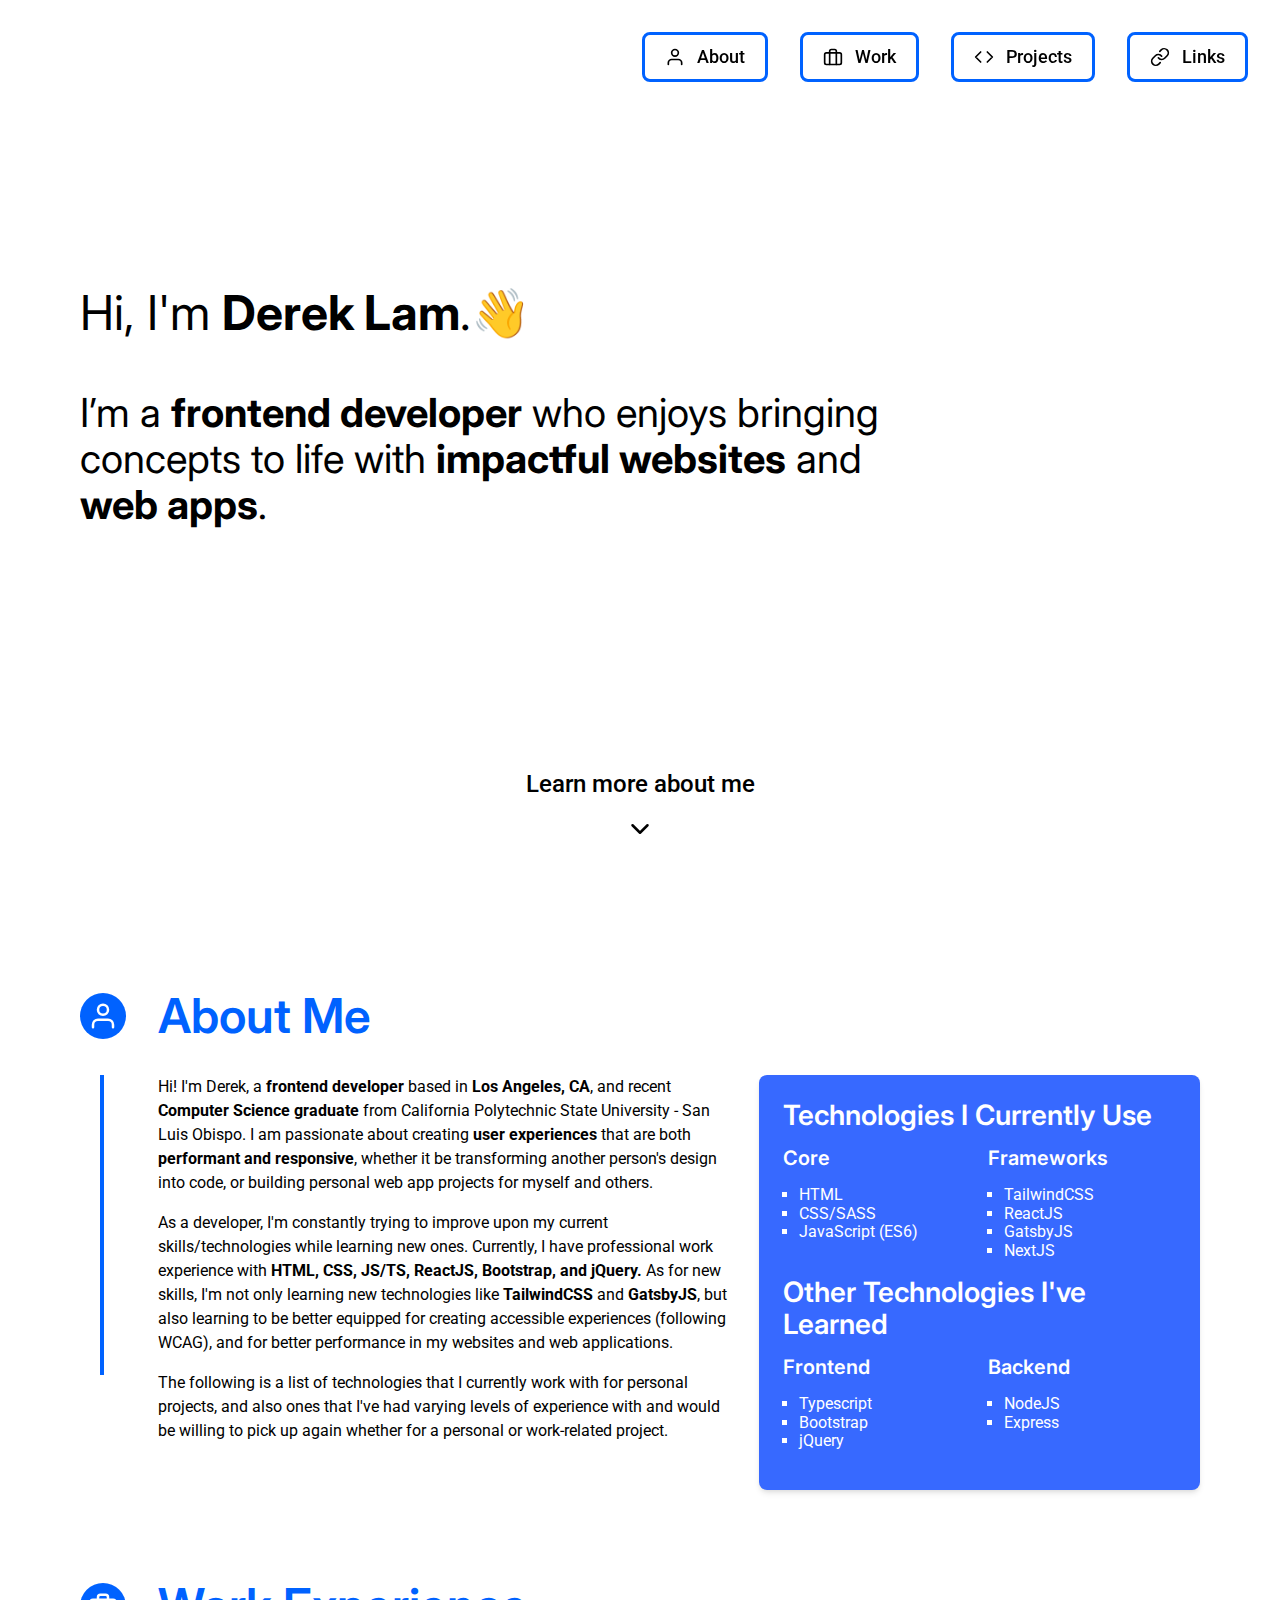
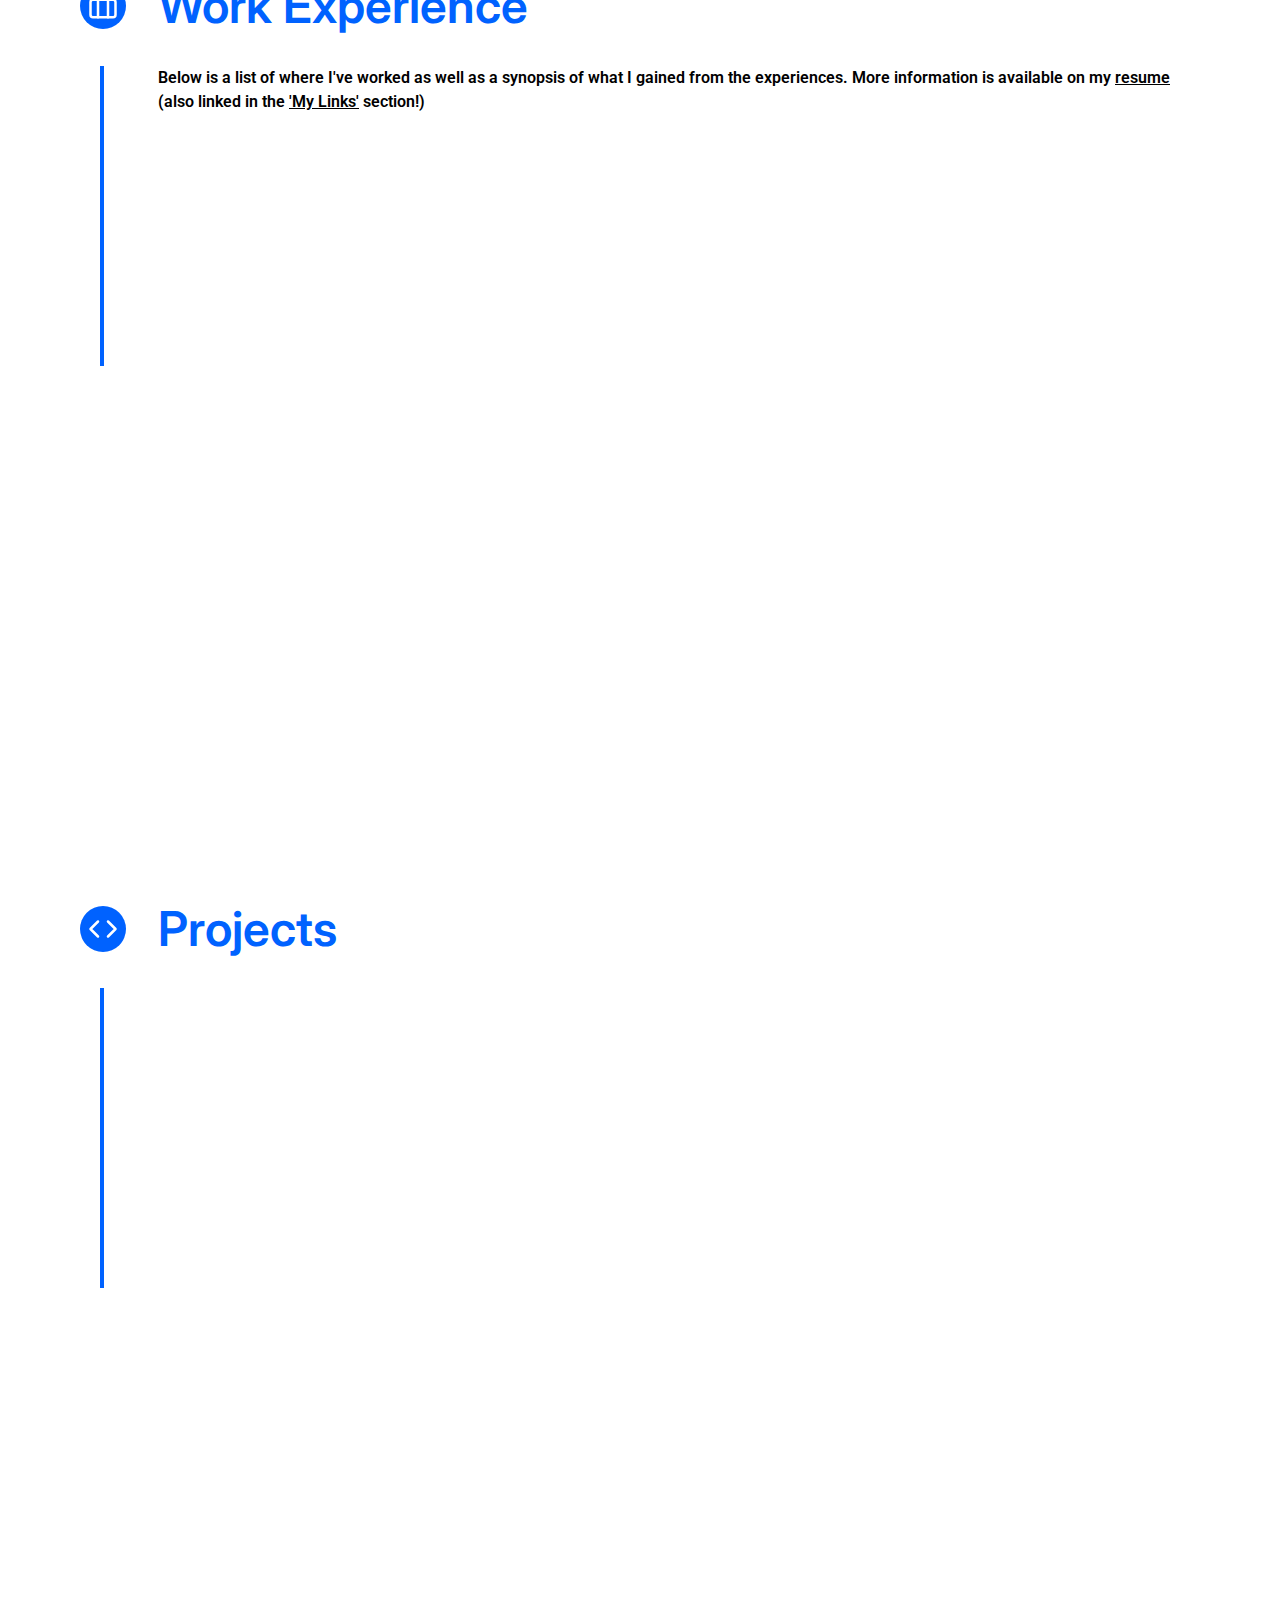
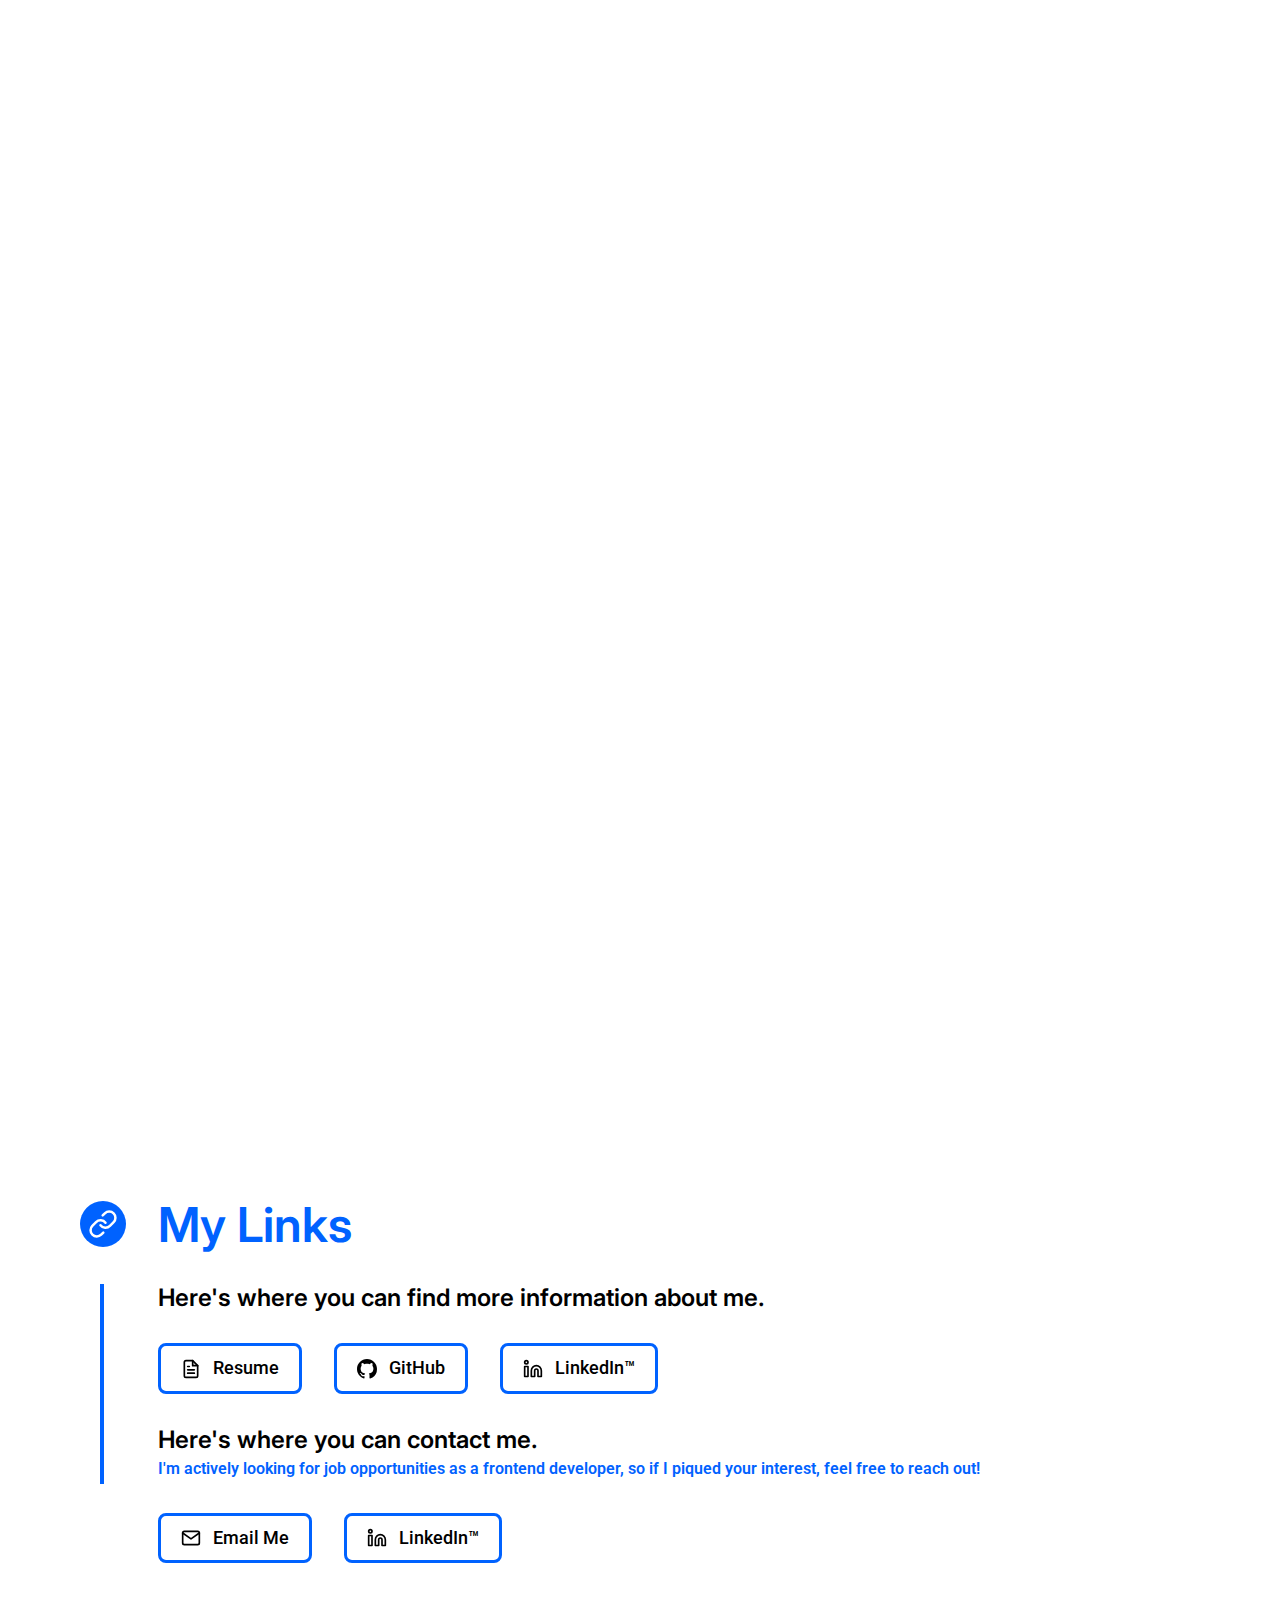
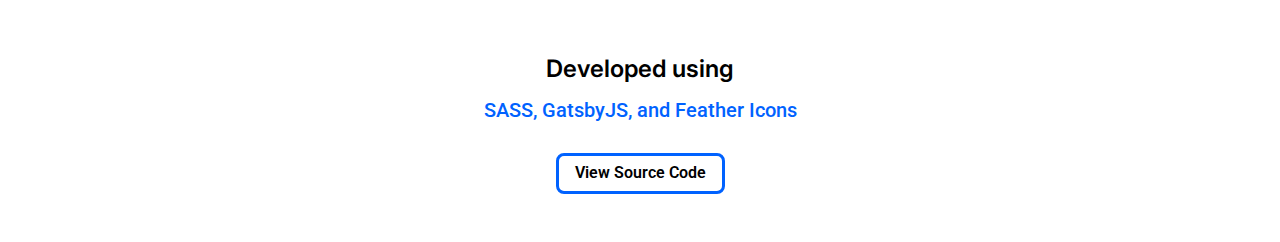
==== commit adbf6886: "Updates" ====
--- a/index.html
+++ b/index.html
@@ -1,4 +1,4 @@
-<!DOCTYPE html><html><head><meta charSet="utf-8"/><meta http-equiv="x-ua-compatible" content="ie=edge"/><meta name="viewport" content="width=device-width, initial-scale=1, shrink-to-fit=no"/><style data-href="/styles.980a5bbef69da7185d36.css">@import url(https://fonts.googleapis.com/css2?family=Roboto:wght@300;400;500;700&display=swap);@import url(https://fonts.googleapis.com/css2?family=Inter:wght@400;500;600;700&display=swap);*{box-sizing:border-box}/*! normalize.css v8.0.1 | MIT License | github.com/necolas/normalize.css */html{line-height:1.15;-webkit-text-size-adjust:100%}body{margin:0}main{display:block}h1{font-size:2em;margin:.67em 0}hr{box-sizing:content-box;height:0;overflow:visible}pre{font-family:monospace,monospace;font-size:1em}a{background-color:transparent}abbr[title]{border-bottom:none;text-decoration:underline;-webkit-text-decoration:underline dotted;text-decoration:underline dotted}b,strong{font-weight:bolder}code,kbd,samp{font-family:monospace,monospace;font-size:1em}small{font-size:80%}sub,sup{font-size:75%;line-height:0;position:relative;vertical-align:baseline}sub{bottom:-.25em}sup{top:-.5em}img{border-style:none}button,input,optgroup,select,textarea{font-family:inherit;font-size:100%;line-height:1.15;margin:0}button,input{overflow:visible}button,select{text-transform:none}[type=button],[type=reset],[type=submit],button{-webkit-appearance:button}[type=button]::-moz-focus-inner,[type=reset]::-moz-focus-inner,[type=submit]::-moz-focus-inner,button::-moz-focus-inner{border-style:none;padding:0}[type=button]:-moz-focusring,[type=reset]:-moz-focusring,[type=submit]:-moz-focusring,button:-moz-focusring{outline:1px dotted ButtonText}fieldset{padding:.35em .75em .625em}legend{box-sizing:border-box;color:inherit;display:table;max-width:100%;padding:0;white-space:normal}progress{vertical-align:baseline}textarea{overflow:auto}[type=checkbox],[type=radio]{box-sizing:border-box;padding:0}[type=number]::-webkit-inner-spin-button,[type=number]::-webkit-outer-spin-button{height:auto}[type=search]{-webkit-appearance:textfield;outline-offset:-2px}[type=search]::-webkit-search-decoration{-webkit-appearance:none}::-webkit-file-upload-button{-webkit-appearance:button;font:inherit}details{display:block}summary{display:list-item}[hidden],template{display:none}p{font-family:var(--font-secondary);line-height:1.5}a{color:#000}@media (prefers-reduced-motion:no-preference){html{scroll-behavior:smooth}}:root{--color-primary:#0062ff;--color-primary-light:#3769ff;--color-primary-lighter:rgba(55,105,255,0.5);--color-primary-light-opaque:rgba(0,98,255,0.25);--color-primary-dark:#005bed;--color-secondary:#fff;--color-gray:#ddd;--font-primary:"Inter",serif;--font-secondary:"Roboto",sans-serif}.page-enter{opacity:0;transform:translateY(-5%)}.page-enter-active{transition:opacity .3s ease-in-out,transform .3s ease-in-out}.page-enter-active,.page-exit{opacity:1;transform:translateY(0)}.page-exit-active{opacity:0;transform:translateY(-100%);transition:opacity .3s ease-in-out,transform 2s ease-in-out}.hand-appear-active{animation:wave .5s ease-in-out 0s 1}.fade-up{animation:fadeup .75s ease-in-out 0s 1}@keyframes fadeup{0%{opacity:0;transform:translateY(10%)}to{opacity:1;transform:translateY(0)}}@keyframes wave{0%{transform:rotate(0)}25%{transform:rotate(-20deg)}50%{transform:rotate(0)}75%{transform:rotate(-20deg)}to{transform:rotate(0deg)}}.list{margin:0;padding:0;list-style-type:none}.list--horizontal{display:flex;flex-direction:row}.header{padding:10rem 1.5rem 0;min-height:100vh;max-width:1400px;margin:0 auto;position:relative;display:flex;flex-direction:column;justify-content:center;background-color:var(--color-secondary);font-family:var(--font-primary)}@media only screen and (min-width:768px){.header{padding-left:3rem;padding-right:3rem}}@media only screen and (min-width:1024px){.header{padding-left:5rem;padding-right:5rem}}@media only screen and (min-height:550px){.header{padding-top:5rem}}.header__learn-more{margin-top:auto;margin-bottom:3rem;display:flex;flex-direction:column;align-items:center;font-family:var(--font-primary);font-weight:500;font-size:1.25rem}@media only screen and (min-width:640px){.header__learn-more{font-size:1.5rem}}.header__learn-more-text{margin-bottom:.25rem}.footer{display:flex;flex-direction:column;align-items:center;margin:3rem 0}.footer__description{margin-bottom:.5rem;font-size:1.5rem;font-family:var(--font-primary);font-weight:600}.footer__stack{margin-top:0;color:var(--color-primary);font-size:1.25rem;font-weight:500}.footer__link{padding:.5rem 1rem;margin-top:.5rem;font-family:var(--font-secondary);font-weight:600;text-decoration:none;color:#000;border:3px solid var(--color-primary);border-radius:.5rem;transition:color .2s ease-in-out,background-color .2s ease-in-out}.footer__link:hover{color:var(--color-secondary);background-color:var(--color-primary)}.navbar{display:flex}.navbar__hamburger{position:fixed;top:1rem;right:1rem;width:40px;height:40px;background-color:#fff;padding:.25rem;border-radius:.5rem;border:none;cursor:pointer;transition:background-color .2s ease-in-out;z-index:10;box-shadow:0 0 3px 1.5px #bfd8ff}.navbar__hamburger:hover{background-color:#bfd8ff}@media only screen and (min-width:768px){.navbar__hamburger{visibility:hidden;pointer-events:none}}.navbar__backdrop{visibility:hidden;pointer-events:none;position:fixed;top:0;right:0;bottom:0;left:0;z-index:10;transition:visibility .2s linear,background-color .2s ease-in-out}.navbar__backdrop--active{pointer-events:all;visibility:visible;background-color:rgba(0,0,0,.5)}@media only screen and (min-width:768px){.navbar__backdrop--active{visibility:hidden;pointer-events:none;background-color:transparent}}.navbar--main{position:fixed;right:0;top:0;bottom:0;transform:translateX(100%);padding:2rem;justify-content:flex-end;z-index:10;transition:box-shadow .15s ease-in-out,transform .2s ease-in-out;background-color:#fff;-webkit-backdrop-filter:blur(7.5px);backdrop-filter:blur(7.5px)}@supports ((-webkit-backdrop-filter:blur(7.5px)) or (backdrop-filter:blur(7.5px))){.navbar--main{background-color:hsla(0,0%,100%,.8)}}.navbar--main__close{position:absolute;background-color:#fff;top:1rem;right:1rem;padding:.25rem;border-radius:50%;border:none;cursor:pointer;visibility:hidden;pointer-events:none;transition:background-color .2s ease-in-out;box-shadow:0 0 3px 1.5px #bfd8ff}.navbar--main__close:hover{background-color:#bfd8ff}.navbar--main__close--opened{visibility:visible;pointer-events:all}.navbar--main--mobile-active{width:80%;bottom:0;justify-content:center;padding:2rem;transform:translateX(0);-webkit-backdrop-filter:none;backdrop-filter:none;background-color:#fff}@media only screen and (min-width:400px){.navbar--main--mobile-active{width:70%}}@media only screen and (min-width:768px){.navbar--main{width:100%;left:0;bottom:auto;justify-content:flex-end;padding:0 2rem;transform:translateX(0)}}@media only screen and (min-width:768px){.navbar--scrolled{box-shadow:0 3px 6px 5px rgba(0,0,0,.1)}.navbar--scrolled .navbar__items{transform:translateY(0)}}.navbar__items{list-style-type:none;display:flex;padding:0;flex-direction:column}@media only screen and (min-width:768px){.navbar__items{flex-direction:row}}.navbar__items--vertical{flex-direction:column}@media only screen and (min-width:768px){.navbar__items--main{transform:translateY(1rem);transition:transform .15s ease-in-out}}.navbar__item{cursor:pointer;font-size:1.1rem;font-weight:500;font-family:var(--font-secondary)}.navbar__item--vertical{margin-right:0;margin-bottom:1rem}.navbar__item:last-child{margin-right:0}.navbar__item--primary{background-color:var(--color-primary);border:none}.navbar__item--primary:hover{background-color:var(--color-primary-dark)}.navbar__item--primary .navbar__link{color:var(--color-secondary)}.navbar__item--primary .navbar__icon{fill:var(--color-secondary)}.navbar__item--main{margin-bottom:2rem}@media only screen and (min-width:768px){.navbar__item--main{margin:0 2rem 0 0}}.navbar__item--main:last-child{margin:0}.navbar__item--my-links{margin-bottom:2rem}@media only screen and (min-width:640px){.navbar__item--my-links{margin:0 2rem 0 0}}.navbar__item--my-links:last-child{margin:0}.navbar__link{display:flex;align-items:center;height:100%;text-decoration:none;padding:.75rem 1.25rem;border-radius:.5rem;border:3px solid var(--color-primary);transition:background-color .2s ease-in-out,color .2s ease-in-out}.navbar__link:hover{background-color:var(--color-primary);color:var(--color-secondary)}.navbar__link:hover .navbar__icon{fill:var(--color-secondary);color:var(--color-secondary)}.navbar__icon{margin-right:.75rem;transition:fill .2s ease-in-out,color .2s ease-in-out;color:#000}.hero{display:flex;flex-direction:column;margin-top:auto}.hero__name{font-size:2rem;margin-top:0;margin-bottom:1rem;font-weight:400}@media only screen and (min-width:640px){.hero__name{font-size:2.5rem}}@media only screen and (min-width:768px){.hero__name{font-size:3rem}}.hero__hand-emoji{display:inline-block;transform-origin:85% 85% 0;cursor:default}.hero__hand-emoji:hover{animation:wave .5s ease-in-out 0s 1}.hero__description{width:100%;font-size:1.5rem;font-weight:400}@media only screen and (min-width:768px){.hero__description{width:75%}}@media only screen and (min-width:640px){.hero__description{font-size:2rem}}@media only screen and (min-width:768px){.hero__description{font-size:2.5rem}}.icon{height:30px;width:30px;display:inline-block}.icon--primary{fill:var(--color-primary)}.icon--xs{height:20px;width:20px}.icon--small{height:25px;width:25px}.icon--transition-fill{transition:fill .2s ease-in-out}.icon--space-r{margin-right:1rem}.icon--secondary{color:var(--color-secondary)}.icon-wrapper{display:flex;justify-content:center;align-items:center;padding:.5rem;border-radius:50%}.icon-wrapper--button{background-color:inherit;border:none}.icon-wrapper--primary{background-color:var(--color-primary)}.icon-wrapper--rounded-normal{border-radius:.5rem}.icon-wrapper--transition{transition:background-color .2s ease-in-out}.icon-wrapper--hover{cursor:pointer}.icon-wrapper--hover:hover{background-color:var(--color-primary-light-opaque)}.heading{font-family:var(--font-primary);font-weight:600;margin:0}.heading--sm{font-size:1.1rem}@media only screen and (min-width:400px){.heading--sm{font-size:1.25rem}}.heading--normal{font-size:1rem}@media only screen and (min-width:640px){.heading--normal{font-size:1.25rem}}.heading--lg,.heading--xl{font-size:1.5rem}@media only screen and (min-width:640px){.heading--xl{font-size:1.75rem}}@media only screen and (min-width:1248px){.heading--xl{font-size:2rem}}.heading--xxl{font-size:2rem}@media only screen and (min-width:640px){.heading--xxl{font-size:2.5rem}}@media only screen and (min-width:768px){.heading--xxl{font-size:3rem}}.heading--primary{color:var(--color-primary)}.heading--space-b{margin-bottom:1rem}.not-found{position:fixed;top:0;right:0;bottom:0;left:0;display:flex;flex-direction:column;justify-content:center;align-items:center}.not-found__404{margin-bottom:1rem;font-size:10rem;color:var(--color-primary)}.not-found__description{font-size:2rem;margin-bottom:3rem}.not-found__link{padding:.5rem 1rem;margin-top:.5rem;font-family:var(--font-secondary);font-size:1.5rem;font-weight:500;text-decoration:none;color:#000;border:3px solid var(--color-primary);border-radius:.5rem;transition:color .2s ease-in-out,background-color .2s ease-in-out}.not-found__link:hover{color:var(--color-secondary);background-color:var(--color-primary)}.section-layout{margin:0 auto;padding:3rem .75rem 0;max-width:1400px}@media only screen and (min-width:640px){.section-layout{padding:3rem 1.5rem 0}}@media only screen and (min-width:768px){.section-layout{padding:5.5rem 3rem 0}}@media only screen and (min-width:1024px){.section-layout{padding:5.5rem 5rem 0}}.section-layout:last-child{padding-top:1rem}.section-layout:first-child{margin-top:0}.section-layout:only-of-type{margin:0;padding:0}.section-layout__header{display:flex;flex-direction:column;text-align:center;align-items:center}@media only screen and (min-width:480px){.section-layout__header{flex-direction:row;text-align:left}}.section-layout__header-icon{margin-bottom:1rem}@media only screen and (min-width:480px){.section-layout__header-icon{margin:0 2rem 0 0}}.section-layout__body{position:relative;margin-top:2rem}@media only screen and (min-width:768px){.section-layout__body{padding-left:calc(30px + 1.75rem);margin-left:1.25rem}}.section-layout__body:before{content:"";display:none;position:absolute;top:0;left:0;height:300px;border-left:4px solid var(--color-primary)}@media only screen and (min-width:768px){.section-layout__body:before{display:block}}.section-layout__body--short:before{height:200px}.about-body{display:flex;flex-direction:column}@media only screen and (min-width:950px){.about-body{flex-direction:row}}.about-body__description{width:100%;flex-shrink:0.75}.about-body__initial-p{margin-top:0}.about-body__skills{padding:1.5rem;max-width:515px;height:-webkit-fit-content;height:-moz-fit-content;height:fit-content;background-color:var(--color-primary-light);width:100%;color:var(--color-secondary);border-radius:.5rem;box-shadow:0 4px 6px -1px rgba(0,0,0,.1),0 2px 4px -1px rgba(0,0,0,.06);margin-top:1rem}@media only screen and (min-width:950px){.about-body__skills{margin-top:0;margin-left:2rem}}.about-body__skills-heading{text-align:center;font-size:1.25rem}@media only screen and (min-width:400px){.about-body__skills-heading{text-align:left}}@media only screen and (min-width:640px){.about-body__skills-heading{font-size:1.5rem}}@media only screen and (min-width:768px){.about-body__skills-heading{font-size:1.75rem}}@media only screen and (min-width:950px){.about-body__skills-heading{font-size:1.25rem}}@media only screen and (min-width:1024px){.about-body__skills-heading{font-size:1.5rem}}@media only screen and (min-width:1248px){.about-body__skills-heading{font-size:1.75rem}}.about-body__skills-content{display:flex;flex-direction:column}@media only screen and (min-width:400px){.about-body__skills-content{flex-direction:row;align-items:start}}.about-body__skills-subsection{width:100%;display:flex;flex-direction:column;align-items:center;padding:1rem 1rem 1rem 0}@media only screen and (min-width:400px){.about-body__skills-subsection{align-items:start}}@media only screen and (min-width:400px){.about-body__skills-subsection:last-child{margin-left:1rem}}.about-body__subtitle{font-family:var(--font-primary)}.about-body__list{text-align:center}@media only screen and (min-width:400px){.about-body__list{text-align:left;padding-left:1rem;list-style-type:square}}.about-body__list-item{color:var(--color-secondary);font-family:var(--font-secondary)}.work-body{max-width:1300px}.work-body__description{font-weight:600;margin-bottom:2.5rem}.work-body__link{text-decoration:underline}.work{opacity:0}.work:not(:last-child){margin-bottom:2.5rem}.work__header{display:flex;flex-direction:column;margin-bottom:1rem}@media only screen and (min-width:640px){.work__header{flex-direction:row}}.work__time{margin-top:1rem;font-weight:600}@media only screen and (min-width:640px){.work__time{margin:0 0 0 auto}}.projects-body--linear{display:flex}.projects-body--grid{display:grid;grid-template-columns:repeat(3,1fr)}.projects-body__project-swipeable{width:100%}.projects-body__project-content{display:flex;align-items:center;margin-bottom:3rem}.projects-body__toggle-tab{margin-bottom:1rem;padding-bottom:1rem;border-bottom:2px solid var(--color-gray)}.projects-body__toggle-icon{transition:transform .3s ease-in-out}.projects-body__toggle-icon--expanded{transform:rotate(-45deg)}.projects-body__toggle-header{cursor:pointer}.projects-body__toggle-button{all:inherit}.projects-body__toggle-text{font-family:var(--font-secondary);margin:0}.project{opacity:0;display:flex;flex-direction:column-reverse;margin-bottom:3.5rem}@media only screen and (min-width:950px){.project{flex-direction:row;margin-bottom:5rem}}.project__info{flex:0 1 100%}@media only screen and (min-width:950px){.project__info{margin-right:2rem}}.project__subsection{margin-bottom:1rem}.project__links{display:flex;align-items:center;margin-top:.25rem}@media only screen and (min-width:640px){.project__links{margin-top:1rem}}.project__link{display:inline-flex;align-items:center;margin-left:1rem;padding:.25rem;border-radius:.5rem;transition:background-color .2s ease-in-out}.project__link-icon{transition:fill .2s ease-in-out}.project__link:visited{color:#000}.project__link:hover{background-color:var(--color-primary-light-opaque)}.project__link:hover .projects-body__project-link-icon{fill:rgba(55,105,255,.1)}.project__media{align-self:center;display:flex;position:relative;min-width:80%;flex:0 1 100%;margin-bottom:3rem;height:-webkit-fit-content;height:-moz-fit-content;height:fit-content;align-items:center}@media only screen and (min-width:950px){.project__media{min-width:280px;margin:0 0 0 2rem}}.project__desktop-media{width:100%;height:100%}.project__mobile-media{position:absolute;bottom:0;left:0;margin-left:-1rem;margin-bottom:-.5rem;width:30%}.project__body-text{font-family:var(--font-secondary);line-height:1.5}.project__stack-list{display:flex;flex-direction:column;list-style-type:square;margin:1rem 0 0 1rem;font-family:var(--font-secondary);font-weight:500;color:var(--color-primary-light)}@media only screen and (min-width:640px){.project__stack-list{display:inline-flex;flex-direction:row;list-style-type:none;margin:0 0 0 .75rem}}.project__stack-item{margin-bottom:1rem}@media only screen and (min-width:640px){.project__stack-item{margin:0 1rem 0 0}}.project__emphasis-text{font-family:var(--font-primary);font-size:1.1rem;font-weight:600}.fade-up-enter{opacity:0;transform:translateY(10%)}.fade-up-enter-active{opacity:1;transform:translateY(0);transition:opacity .35s ease-in-out,transform .35s ease-in-out}.fade-up-enter-done{opacity:1}.links-body{text-align:center}@media only screen and (min-width:640px){.links-body{text-align:left}}.links-body__spaced-heading{margin-bottom:1rem}.links-body__sub-text{margin-top:.25rem;font-weight:600;color:var(--color-primary)}.links-body__links{flex-direction:column}@media only screen and (min-width:640px){.links-body__links{flex-direction:row}}.links-body__nav-wrapper{justify-content:center}@media only screen and (min-width:640px){.links-body__nav-wrapper{justify-content:start}}.mt-0,.my-0{margin-top:0}.my-0{margin-bottom:0}.mb-2{margin-bottom:1rem}.color-primary{color:var(--color-primary)}.color-secondary{color:var(--color-secondary)}</style><meta name="generator" content="Gatsby 2.24.54"/><link as="script" rel="preload" href="/styles-1211262dd08146354a2f.js"/><link as="script" rel="preload" href="/component---src-pages-index-jsx-9bce7644315051995c2b.js"/><link as="script" rel="preload" href="/framework-8c8d363c63d1a9a80d21.js"/><link as="script" rel="preload" href="/app-01e81167f4835a262717.js"/><link as="script" rel="preload" href="/webpack-runtime-c82e28c9e411152dc39d.js"/><link as="fetch" rel="preload" href="/page-data\index\page-data.json" crossorigin="anonymous"/><link as="fetch" rel="preload" href="/page-data/sq/d/1146004921.json" crossorigin="anonymous"/><link as="fetch" rel="preload" href="/page-data/sq/d/2265400045.json" crossorigin="anonymous"/><link as="fetch" rel="preload" href="/page-data/sq/d/3810076356.json" crossorigin="anonymous"/><link as="fetch" rel="preload" href="/page-data\app-data.json" crossorigin="anonymous"/></head><body><div id="___gatsby"><div style="outline:none" tabindex="-1" id="gatsby-focus-wrapper"><header class="header"><button class="navbar__hamburger" aria-label="Open mobile menu"><svg viewBox="0 0 24 24" fill="none" stroke="currentColor" stroke-width="2" stroke-linecap="round" stroke-linejoin="round" class="menu_svg__feather menu_svg__feather-menu"><path d="M3 12h18M3 6h18M3 18h18"></path></svg></button><div aria-hidden="true" class="navbar__backdrop "></div><nav class="navbar navbar--main  "><ul class="navbar__items navbar__items--main"><li class="navbar__item navbar__item--main"><a class="navbar__link" href="/#about"><div class="icon icon--xs navbar__icon" aria-hidden="true"><svg viewBox="0 0 24 24" fill="none" stroke="currentColor" stroke-width="2" stroke-linecap="round" stroke-linejoin="round" class="user_svg__feather user_svg__feather-user"><path d="M20 21v-2a4 4 0 00-4-4H8a4 4 0 00-4 4v2"></path><circle cx="12" cy="7" r="4"></circle></svg></div>About</a></li><li class="navbar__item navbar__item--main"><a class="navbar__link" href="/#work"><div class="icon icon--xs navbar__icon" aria-hidden="true"><svg viewBox="0 0 24 24" fill="none" stroke="currentColor" stroke-width="2" stroke-linecap="round" stroke-linejoin="round" class="briefcase_svg__feather briefcase_svg__feather-briefcase"><rect x="2" y="7" width="20" height="14" rx="2" ry="2"></rect><path d="M16 21V5a2 2 0 00-2-2h-4a2 2 0 00-2 2v16"></path></svg></div>Work</a></li><li class="navbar__item navbar__item--main"><a class="navbar__link" href="/#projects"><div class="icon icon--xs navbar__icon" aria-hidden="true"><svg viewBox="0 0 24 24" fill="none" stroke="currentColor" stroke-width="2" stroke-linecap="round" stroke-linejoin="round" class="code_svg__feather code_svg__feather-code"><path d="M16 18l6-6-6-6M8 6l-6 6 6 6"></path></svg></div>Projects</a></li><li class="navbar__item navbar__item--main"><a class="navbar__link" href="/#links"><div class="icon icon--xs navbar__icon" aria-hidden="true"><svg viewBox="0 0 24 24" fill="none" stroke="currentColor" stroke-width="2" stroke-linecap="round" stroke-linejoin="round" class="link_svg__feather link_svg__feather-link"><path d="M10 13a5 5 0 007.54.54l3-3a5 5 0 00-7.07-7.07l-1.72 1.71"></path><path d="M14 11a5 5 0 00-7.54-.54l-3 3a5 5 0 007.07 7.07l1.71-1.71"></path></svg></div>Links</a></li></ul><button class="icon navbar--main__close " aria-label="Close mobile menu"><svg viewBox="0 0 24 24" fill="none" stroke="currentColor" stroke-width="2" stroke-linecap="round" stroke-linejoin="round" class="x_svg__feather x_svg__feather-x"><path d="M18 6L6 18M6 6l12 12"></path></svg></button></nav><section class="hero"><h1 class="hero__name">Hi, I&#x27;m <strong>Derek Lam</strong>.<span class="hero__hand-emoji" aria-hidden="true">👋</span></h1><h2 class="hero__description">I’m a <strong>frontend developer</strong> who enjoys bringing concepts to life with <strong>responsive websites</strong> and <strong>web apps</strong>.</h2></section><div class="header__learn-more"><p class="header__learn-more-text mt-0">Learn more about me</p><a class="icon-wrapper icon-wrapper--transition icon-wrapper--hover" href="#about"><svg viewBox="0 0 24 24" fill="none" stroke="currentColor" stroke-width="2" stroke-linecap="round" stroke-linejoin="round" class="icon"><path d="M6 9l6 6 6-6"></path></svg></a></div></header><section id="about" class="section-layout" aria-label="About Me"><header class="section-layout__header"><div class="icon-wrapper icon-wrapper--primary section-layout__header-icon" aria-hidden="true"><div class="icon icon--secondary"><svg viewBox="0 0 24 24" fill="none" stroke="currentColor" stroke-width="2" stroke-linecap="round" stroke-linejoin="round" class="user_svg__feather user_svg__feather-user"><path d="M20 21v-2a4 4 0 00-4-4H8a4 4 0 00-4 4v2"></path><circle cx="12" cy="7" r="4"></circle></svg></div></div><h1 class="heading heading--xxl heading--primary">About Me</h1></header><div class="section-layout__body about-body"><section class="about-body__description"><p class="mt-0">Hi! I&#x27;m Derek, a <strong>frontend developer</strong> based in <strong>Los Angeles, CA</strong>, and recent <strong>Computer Science graduate</strong> from California Polytechnic State University - San Luis Obispo. I am passionate about creating <strong>user experiences</strong> that are both <strong>performant and responsive</strong>, whether it be transforming another person&#x27;s design into code, or building personal web app projects for myself and others.</p><p>As a developer, I&#x27;m constantly trying to improve upon my current skills/technologies while learning new ones. Currently, I have professional work experience with <strong>HTML, CSS, JS/TS, ReactJS, Bootstrap, and jQuery.</strong> As for new skills, I&#x27;m not only learning new technologies like <strong>TailwindCSS</strong> and <strong>GatsbyJS</strong>, but also learning to be better equipped for creating accessible experiences (following WCAG), and for better performance in my websites and web applications.</p><p>The following is a list of technologies that I currently work with for personal projects, and also ones that I&#x27;ve had varying levels of experience with and would be willing to pick up again whether for a personal or work-related project.</p></section><section class="about-body__skills"><h2 class="heading about-body__skills-heading">Technologies I Currently Use</h2><div class="about-body__skills-content"><div class="about-body__skills-subsection"><h3 class="heading heading--sm heading--space-b">Core</h3><ul class="list about-body__list"><li class="about-body__list-item">HTML</li><li class="about-body__list-item">CSS/SASS</li><li class="about-body__list-item">JavaScript (ES6)</li></ul></div><div class="about-body__skills-subsection"><h3 class="heading heading--sm heading--space-b">Frameworks</h3><ul class="list about-body__list"><li class="about-body__list-item">TailwindCSS</li><li class="about-body__list-item">ReactJS</li><li class="about-body__list-item">GatsbyJS</li><li class="about-body__list-item">NextJS</li></ul></div></div><h2 class="heading about-body__skills-heading">Other Technologies I&#x27;ve Learned</h2><div class="about-body__skills-content"><div class="about-body__skills-subsection"><h3 class="heading heading--sm heading--space-b">Frontend</h3><ul class="list about-body__list"><li class="about-body__list-item">Typescript</li><li class="about-body__list-item">Bootstrap</li><li class="about-body__list-item">jQuery</li></ul></div><div class="about-body__skills-subsection"><h3 class="heading heading--sm heading--space-b">Backend</h3><ul class="list about-body__list"><li class="about-body__list-item">NodeJS</li><li class="about-body__list-item">Express</li></ul></div></div></section></div></section><section id="work" class="section-layout" aria-label="Work Experience"><header class="section-layout__header"><div class="icon-wrapper icon-wrapper--primary section-layout__header-icon" aria-hidden="true"><div class="icon icon--secondary"><svg viewBox="0 0 24 24" fill="none" stroke="currentColor" stroke-width="2" stroke-linecap="round" stroke-linejoin="round" class="briefcase_svg__feather briefcase_svg__feather-briefcase"><rect x="2" y="7" width="20" height="14" rx="2" ry="2"></rect><path d="M16 21V5a2 2 0 00-2-2h-4a2 2 0 00-2 2v16"></path></svg></div></div><h1 class="heading heading--xxl heading--primary">Work Experience</h1></header><div class="section-layout__body work-body"><p class="work-body__description">Below is a list of where I&#x27;ve worked as well as a synopsis of what I gained from the experiences. More information is available on my <a class="work-body__link" href="/static/resume-234acc4329eb23a06564828941810c66.pdf" target="_blank" rel="noreferrer noopener">resume</a> (also linked in the <a class="work-body__link" href="/#links">&#x27;My Links&#x27;</a> section!)</p><section class="work"><div class="work__header"><div class="work__headings"><h2 class="heading heading--xl mb-2">Upwork</h2><h3 class="heading heading--normal"><span class="color-primary">Role:</span> <!-- -->Freelance Frontend Developer</h3></div><p class="work__time">June 2020 - November 2020</p></div><div><p>Working as a freelance frontend developer for the past few months has been a solid learning experience, whether it be learning how to structure my front-end projects and manage my time more effectively, or just learning new technologies for the job while improving on current skills. I used primarily React to build SPAs, and learned new technologies like TailwindCSS. I was also exposed to working with REST API's and using React Context to manage external data. </p></div></section><section class="work"><div class="work__header"><div class="work__headings"><h2 class="heading heading--xl mb-2">Project Jupyter</h2><h3 class="heading heading--normal"><span class="color-primary">Role:</span> <!-- -->Software Engineer Intern</h3></div><p class="work__time">June 2019 - June 2020</p></div><div><p>Project Jupyter was where I had my first work experience with React and TypeScript, and my first time working with a large, open-source codebase implemented with software development patterns that I'd never heard of, like factories. I learned about the power of open source communities and the importance of asking questions to make development in a large organization more approachable. I learned to work closely alongside a UI/UX designer, whether it be collaboratively conducting user research or bouncing ideas off each other.</p></div></section><section class="work"><div class="work__header"><div class="work__headings"><h2 class="heading heading--xl mb-2">Cal Poly Extended Ed</h2><h3 class="heading heading--normal"><span class="color-primary">Role:</span> <!-- -->Student Web Developer</h3></div><p class="work__time">October 2018 - June 2020</p></div><div><p>This was my first job as a frontend-focused web developer. It introduced me to writing responsive HTML and CSS, using Bootstrap to drop in already-built components, and using jQuery
+<!DOCTYPE html><html><head><meta charSet="utf-8"/><meta http-equiv="x-ua-compatible" content="ie=edge"/><meta name="viewport" content="width=device-width, initial-scale=1, shrink-to-fit=no"/><style data-href="/styles.980a5bbef69da7185d36.css">@import url(https://fonts.googleapis.com/css2?family=Roboto:wght@300;400;500;700&display=swap);@import url(https://fonts.googleapis.com/css2?family=Inter:wght@400;500;600;700&display=swap);*{box-sizing:border-box}/*! normalize.css v8.0.1 | MIT License | github.com/necolas/normalize.css */html{line-height:1.15;-webkit-text-size-adjust:100%}body{margin:0}main{display:block}h1{font-size:2em;margin:.67em 0}hr{box-sizing:content-box;height:0;overflow:visible}pre{font-family:monospace,monospace;font-size:1em}a{background-color:transparent}abbr[title]{border-bottom:none;text-decoration:underline;-webkit-text-decoration:underline dotted;text-decoration:underline dotted}b,strong{font-weight:bolder}code,kbd,samp{font-family:monospace,monospace;font-size:1em}small{font-size:80%}sub,sup{font-size:75%;line-height:0;position:relative;vertical-align:baseline}sub{bottom:-.25em}sup{top:-.5em}img{border-style:none}button,input,optgroup,select,textarea{font-family:inherit;font-size:100%;line-height:1.15;margin:0}button,input{overflow:visible}button,select{text-transform:none}[type=button],[type=reset],[type=submit],button{-webkit-appearance:button}[type=button]::-moz-focus-inner,[type=reset]::-moz-focus-inner,[type=submit]::-moz-focus-inner,button::-moz-focus-inner{border-style:none;padding:0}[type=button]:-moz-focusring,[type=reset]:-moz-focusring,[type=submit]:-moz-focusring,button:-moz-focusring{outline:1px dotted ButtonText}fieldset{padding:.35em .75em .625em}legend{box-sizing:border-box;color:inherit;display:table;max-width:100%;padding:0;white-space:normal}progress{vertical-align:baseline}textarea{overflow:auto}[type=checkbox],[type=radio]{box-sizing:border-box;padding:0}[type=number]::-webkit-inner-spin-button,[type=number]::-webkit-outer-spin-button{height:auto}[type=search]{-webkit-appearance:textfield;outline-offset:-2px}[type=search]::-webkit-search-decoration{-webkit-appearance:none}::-webkit-file-upload-button{-webkit-appearance:button;font:inherit}details{display:block}summary{display:list-item}[hidden],template{display:none}p{font-family:var(--font-secondary);line-height:1.5}a{color:#000}@media (prefers-reduced-motion:no-preference){html{scroll-behavior:smooth}}:root{--color-primary:#0062ff;--color-primary-light:#3769ff;--color-primary-lighter:rgba(55,105,255,0.5);--color-primary-light-opaque:rgba(0,98,255,0.25);--color-primary-dark:#005bed;--color-secondary:#fff;--color-gray:#ddd;--font-primary:"Inter",serif;--font-secondary:"Roboto",sans-serif}.page-enter{opacity:0;transform:translateY(-5%)}.page-enter-active{transition:opacity .3s ease-in-out,transform .3s ease-in-out}.page-enter-active,.page-exit{opacity:1;transform:translateY(0)}.page-exit-active{opacity:0;transform:translateY(-100%);transition:opacity .3s ease-in-out,transform 2s ease-in-out}.hand-appear-active{animation:wave .5s ease-in-out 0s 1}.fade-up{animation:fadeup .75s ease-in-out 0s 1}@keyframes fadeup{0%{opacity:0;transform:translateY(10%)}to{opacity:1;transform:translateY(0)}}@keyframes wave{0%{transform:rotate(0)}25%{transform:rotate(-20deg)}50%{transform:rotate(0)}75%{transform:rotate(-20deg)}to{transform:rotate(0deg)}}.list{margin:0;padding:0;list-style-type:none}.list--horizontal{display:flex;flex-direction:row}.header{padding:10rem 1.5rem 0;min-height:100vh;max-width:1400px;margin:0 auto;position:relative;display:flex;flex-direction:column;justify-content:center;background-color:var(--color-secondary);font-family:var(--font-primary)}@media only screen and (min-width:768px){.header{padding-left:3rem;padding-right:3rem}}@media only screen and (min-width:1024px){.header{padding-left:5rem;padding-right:5rem}}@media only screen and (min-height:550px){.header{padding-top:5rem}}.header__learn-more{margin-top:auto;margin-bottom:3rem;display:flex;flex-direction:column;align-items:center;font-family:var(--font-primary);font-weight:500;font-size:1.25rem}@media only screen and (min-width:640px){.header__learn-more{font-size:1.5rem}}.header__learn-more-text{margin-bottom:.25rem}.footer{display:flex;flex-direction:column;align-items:center;margin:3rem 0}.footer__description{margin-bottom:.5rem;font-size:1.5rem;font-family:var(--font-primary);font-weight:600}.footer__stack{margin-top:0;color:var(--color-primary);font-size:1.25rem;font-weight:500}.footer__link{padding:.5rem 1rem;margin-top:.5rem;font-family:var(--font-secondary);font-weight:600;text-decoration:none;color:#000;border:3px solid var(--color-primary);border-radius:.5rem;transition:color .2s ease-in-out,background-color .2s ease-in-out}.footer__link:hover{color:var(--color-secondary);background-color:var(--color-primary)}.navbar{display:flex}.navbar__hamburger{position:fixed;top:1rem;right:1rem;width:40px;height:40px;background-color:#fff;padding:.25rem;border-radius:.5rem;border:none;cursor:pointer;transition:background-color .2s ease-in-out;z-index:10;box-shadow:0 0 3px 1.5px #bfd8ff}.navbar__hamburger:hover{background-color:#bfd8ff}@media only screen and (min-width:768px){.navbar__hamburger{visibility:hidden;pointer-events:none}}.navbar__backdrop{visibility:hidden;pointer-events:none;position:fixed;top:0;right:0;bottom:0;left:0;z-index:10;transition:visibility .2s linear,background-color .2s ease-in-out}.navbar__backdrop--active{pointer-events:all;visibility:visible;background-color:rgba(0,0,0,.5)}@media only screen and (min-width:768px){.navbar__backdrop--active{visibility:hidden;pointer-events:none;background-color:transparent}}.navbar--main{position:fixed;right:0;top:0;bottom:0;transform:translateX(100%);padding:2rem;justify-content:flex-end;z-index:10;transition:box-shadow .15s ease-in-out,transform .2s ease-in-out;background-color:#fff;-webkit-backdrop-filter:blur(7.5px);backdrop-filter:blur(7.5px)}@supports ((-webkit-backdrop-filter:blur(7.5px)) or (backdrop-filter:blur(7.5px))){.navbar--main{background-color:hsla(0,0%,100%,.8)}}.navbar--main__close{position:absolute;background-color:#fff;top:1rem;right:1rem;padding:.25rem;border-radius:50%;border:none;cursor:pointer;visibility:hidden;pointer-events:none;transition:background-color .2s ease-in-out;box-shadow:0 0 3px 1.5px #bfd8ff}.navbar--main__close:hover{background-color:#bfd8ff}.navbar--main__close--opened{visibility:visible;pointer-events:all}.navbar--main--mobile-active{width:80%;bottom:0;justify-content:center;padding:2rem;transform:translateX(0);-webkit-backdrop-filter:none;backdrop-filter:none;background-color:#fff}@media only screen and (min-width:400px){.navbar--main--mobile-active{width:70%}}@media only screen and (min-width:768px){.navbar--main{width:100%;left:0;bottom:auto;justify-content:flex-end;padding:0 2rem;transform:translateX(0)}}@media only screen and (min-width:768px){.navbar--scrolled{box-shadow:0 3px 6px 5px rgba(0,0,0,.1)}.navbar--scrolled .navbar__items{transform:translateY(0)}}.navbar__items{list-style-type:none;display:flex;padding:0;flex-direction:column}@media only screen and (min-width:768px){.navbar__items{flex-direction:row}}.navbar__items--vertical{flex-direction:column}@media only screen and (min-width:768px){.navbar__items--main{transform:translateY(1rem);transition:transform .15s ease-in-out}}.navbar__item{cursor:pointer;font-size:1.1rem;font-weight:500;font-family:var(--font-secondary)}.navbar__item--vertical{margin-right:0;margin-bottom:1rem}.navbar__item:last-child{margin-right:0}.navbar__item--primary{background-color:var(--color-primary);border:none}.navbar__item--primary:hover{background-color:var(--color-primary-dark)}.navbar__item--primary .navbar__link{color:var(--color-secondary)}.navbar__item--primary .navbar__icon{fill:var(--color-secondary)}.navbar__item--main{margin-bottom:2rem}@media only screen and (min-width:768px){.navbar__item--main{margin:0 2rem 0 0}}.navbar__item--main:last-child{margin:0}.navbar__item--my-links{margin-bottom:2rem}@media only screen and (min-width:640px){.navbar__item--my-links{margin:0 2rem 0 0}}.navbar__item--my-links:last-child{margin:0}.navbar__link{display:flex;align-items:center;height:100%;text-decoration:none;padding:.75rem 1.25rem;border-radius:.5rem;border:3px solid var(--color-primary);transition:background-color .2s ease-in-out,color .2s ease-in-out}.navbar__link:hover{background-color:var(--color-primary);color:var(--color-secondary)}.navbar__link:hover .navbar__icon{fill:var(--color-secondary);color:var(--color-secondary)}.navbar__icon{margin-right:.75rem;transition:fill .2s ease-in-out,color .2s ease-in-out;color:#000}.hero{display:flex;flex-direction:column;margin-top:auto}.hero__name{font-size:2rem;margin-top:0;margin-bottom:1rem;font-weight:400}@media only screen and (min-width:640px){.hero__name{font-size:2.5rem}}@media only screen and (min-width:768px){.hero__name{font-size:3rem}}.hero__hand-emoji{display:inline-block;transform-origin:85% 85% 0;cursor:default}.hero__hand-emoji:hover{animation:wave .5s ease-in-out 0s 1}.hero__description{width:100%;font-size:1.5rem;font-weight:400}@media only screen and (min-width:768px){.hero__description{width:75%}}@media only screen and (min-width:640px){.hero__description{font-size:2rem}}@media only screen and (min-width:768px){.hero__description{font-size:2.5rem}}.icon{height:30px;width:30px;display:inline-block}.icon--primary{fill:var(--color-primary)}.icon--xs{height:20px;width:20px}.icon--small{height:25px;width:25px}.icon--transition-fill{transition:fill .2s ease-in-out}.icon--space-r{margin-right:1rem}.icon--secondary{color:var(--color-secondary)}.icon-wrapper{display:flex;justify-content:center;align-items:center;padding:.5rem;border-radius:50%}.icon-wrapper--button{background-color:inherit;border:none}.icon-wrapper--primary{background-color:var(--color-primary)}.icon-wrapper--rounded-normal{border-radius:.5rem}.icon-wrapper--transition{transition:background-color .2s ease-in-out}.icon-wrapper--hover{cursor:pointer}.icon-wrapper--hover:hover{background-color:var(--color-primary-light-opaque)}.heading{font-family:var(--font-primary);font-weight:600;margin:0}.heading--sm{font-size:1.1rem}@media only screen and (min-width:400px){.heading--sm{font-size:1.25rem}}.heading--normal{font-size:1rem}@media only screen and (min-width:640px){.heading--normal{font-size:1.25rem}}.heading--lg,.heading--xl{font-size:1.5rem}@media only screen and (min-width:640px){.heading--xl{font-size:1.75rem}}@media only screen and (min-width:1248px){.heading--xl{font-size:2rem}}.heading--xxl{font-size:2rem}@media only screen and (min-width:640px){.heading--xxl{font-size:2.5rem}}@media only screen and (min-width:768px){.heading--xxl{font-size:3rem}}.heading--primary{color:var(--color-primary)}.heading--space-b{margin-bottom:1rem}.not-found{position:fixed;top:0;right:0;bottom:0;left:0;display:flex;flex-direction:column;justify-content:center;align-items:center}.not-found__404{margin-bottom:1rem;font-size:10rem;color:var(--color-primary)}.not-found__description{font-size:2rem;margin-bottom:3rem}.not-found__link{padding:.5rem 1rem;margin-top:.5rem;font-family:var(--font-secondary);font-size:1.5rem;font-weight:500;text-decoration:none;color:#000;border:3px solid var(--color-primary);border-radius:.5rem;transition:color .2s ease-in-out,background-color .2s ease-in-out}.not-found__link:hover{color:var(--color-secondary);background-color:var(--color-primary)}.section-layout{margin:0 auto;padding:3rem .75rem 0;max-width:1400px}@media only screen and (min-width:640px){.section-layout{padding:3rem 1.5rem 0}}@media only screen and (min-width:768px){.section-layout{padding:5.5rem 3rem 0}}@media only screen and (min-width:1024px){.section-layout{padding:5.5rem 5rem 0}}.section-layout:last-child{padding-top:1rem}.section-layout:first-child{margin-top:0}.section-layout:only-of-type{margin:0;padding:0}.section-layout__header{display:flex;flex-direction:column;text-align:center;align-items:center}@media only screen and (min-width:480px){.section-layout__header{flex-direction:row;text-align:left}}.section-layout__header-icon{margin-bottom:1rem}@media only screen and (min-width:480px){.section-layout__header-icon{margin:0 2rem 0 0}}.section-layout__body{position:relative;margin-top:2rem}@media only screen and (min-width:768px){.section-layout__body{padding-left:calc(30px + 1.75rem);margin-left:1.25rem}}.section-layout__body:before{content:"";display:none;position:absolute;top:0;left:0;height:300px;border-left:4px solid var(--color-primary)}@media only screen and (min-width:768px){.section-layout__body:before{display:block}}.section-layout__body--short:before{height:200px}.about-body{display:flex;flex-direction:column}@media only screen and (min-width:950px){.about-body{flex-direction:row}}.about-body__description{width:100%;flex-shrink:0.75}.about-body__initial-p{margin-top:0}.about-body__skills{padding:1.5rem;max-width:515px;height:-webkit-fit-content;height:-moz-fit-content;height:fit-content;background-color:var(--color-primary-light);width:100%;color:var(--color-secondary);border-radius:.5rem;box-shadow:0 4px 6px -1px rgba(0,0,0,.1),0 2px 4px -1px rgba(0,0,0,.06);margin-top:1rem}@media only screen and (min-width:950px){.about-body__skills{margin-top:0;margin-left:2rem}}.about-body__skills-heading{text-align:center;font-size:1.25rem}@media only screen and (min-width:400px){.about-body__skills-heading{text-align:left}}@media only screen and (min-width:640px){.about-body__skills-heading{font-size:1.5rem}}@media only screen and (min-width:768px){.about-body__skills-heading{font-size:1.75rem}}@media only screen and (min-width:950px){.about-body__skills-heading{font-size:1.25rem}}@media only screen and (min-width:1024px){.about-body__skills-heading{font-size:1.5rem}}@media only screen and (min-width:1248px){.about-body__skills-heading{font-size:1.75rem}}.about-body__skills-content{display:flex;flex-direction:column}@media only screen and (min-width:400px){.about-body__skills-content{flex-direction:row;align-items:start}}.about-body__skills-subsection{width:100%;display:flex;flex-direction:column;align-items:center;padding:1rem 1rem 1rem 0}@media only screen and (min-width:400px){.about-body__skills-subsection{align-items:start}}@media only screen and (min-width:400px){.about-body__skills-subsection:last-child{margin-left:1rem}}.about-body__subtitle{font-family:var(--font-primary)}.about-body__list{text-align:center}@media only screen and (min-width:400px){.about-body__list{text-align:left;padding-left:1rem;list-style-type:square}}.about-body__list-item{color:var(--color-secondary);font-family:var(--font-secondary)}.work-body{max-width:1300px}.work-body__description{font-weight:600;margin-bottom:2.5rem}.work-body__link{text-decoration:underline}.work{opacity:0}.work:not(:last-child){margin-bottom:2.5rem}.work__header{display:flex;flex-direction:column;margin-bottom:1rem}@media only screen and (min-width:640px){.work__header{flex-direction:row}}.work__time{margin-top:1rem;font-weight:600}@media only screen and (min-width:640px){.work__time{margin:0 0 0 auto}}.projects-body--linear{display:flex}.projects-body--grid{display:grid;grid-template-columns:repeat(3,1fr)}.projects-body__project-swipeable{width:100%}.projects-body__project-content{display:flex;align-items:center;margin-bottom:3rem}.projects-body__toggle-tab{margin-bottom:1rem;padding-bottom:1rem;border-bottom:2px solid var(--color-gray)}.projects-body__toggle-icon{transition:transform .3s ease-in-out}.projects-body__toggle-icon--expanded{transform:rotate(-45deg)}.projects-body__toggle-header{cursor:pointer}.projects-body__toggle-button{all:inherit}.projects-body__toggle-text{font-family:var(--font-secondary);margin:0}.project{opacity:0;display:flex;flex-direction:column-reverse;margin-bottom:3.5rem}@media only screen and (min-width:950px){.project{flex-direction:row;margin-bottom:5rem}}.project__info{flex:0 1 100%}@media only screen and (min-width:950px){.project__info{margin-right:2rem}}.project__subsection{margin-bottom:1rem}.project__links{display:flex;align-items:center;margin-top:.25rem}@media only screen and (min-width:640px){.project__links{margin-top:1rem}}.project__link{display:inline-flex;align-items:center;margin-left:1rem;padding:.25rem;border-radius:.5rem;transition:background-color .2s ease-in-out}.project__link-icon{transition:fill .2s ease-in-out}.project__link:visited{color:#000}.project__link:hover{background-color:var(--color-primary-light-opaque)}.project__link:hover .projects-body__project-link-icon{fill:rgba(55,105,255,.1)}.project__media{align-self:center;display:flex;position:relative;min-width:80%;flex:0 1 100%;margin-bottom:3rem;height:-webkit-fit-content;height:-moz-fit-content;height:fit-content;align-items:center}@media only screen and (min-width:950px){.project__media{min-width:280px;margin:0 0 0 2rem}}.project__desktop-media{width:100%;height:100%}.project__mobile-media{position:absolute;bottom:0;left:0;margin-left:-1rem;margin-bottom:-.5rem;width:30%}.project__body-text{font-family:var(--font-secondary);line-height:1.5}.project__stack-list{display:flex;flex-direction:column;list-style-type:square;margin:1rem 0 0 1rem;font-family:var(--font-secondary);font-weight:500;color:var(--color-primary-light)}@media only screen and (min-width:640px){.project__stack-list{display:inline-flex;flex-direction:row;list-style-type:none;margin:0 0 0 .75rem}}.project__stack-item{margin-bottom:1rem}@media only screen and (min-width:640px){.project__stack-item{margin:0 1rem 0 0}}.project__emphasis-text{font-family:var(--font-primary);font-size:1.1rem;font-weight:600}.fade-up-enter{opacity:0;transform:translateY(10%)}.fade-up-enter-active{opacity:1;transform:translateY(0);transition:opacity .35s ease-in-out,transform .35s ease-in-out}.fade-up-enter-done{opacity:1}.links-body{text-align:center}@media only screen and (min-width:640px){.links-body{text-align:left}}.links-body__spaced-heading{margin-bottom:1rem}.links-body__sub-text{margin-top:.25rem;font-weight:600;color:var(--color-primary)}.links-body__links{flex-direction:column}@media only screen and (min-width:640px){.links-body__links{flex-direction:row}}.links-body__nav-wrapper{justify-content:center}@media only screen and (min-width:640px){.links-body__nav-wrapper{justify-content:start}}.mt-0,.my-0{margin-top:0}.my-0{margin-bottom:0}.mb-2{margin-bottom:1rem}.color-primary{color:var(--color-primary)}.color-secondary{color:var(--color-secondary)}</style><meta name="generator" content="Gatsby 2.24.54"/><link as="script" rel="preload" href="/webpack-runtime-8cd0ff8e4d145deb4c10.js"/><link as="script" rel="preload" href="/styles-1211262dd08146354a2f.js"/><link as="script" rel="preload" href="/framework-8c8d363c63d1a9a80d21.js"/><link as="script" rel="preload" href="/app-01e81167f4835a262717.js"/><link as="script" rel="preload" href="/component---src-pages-index-jsx-cefc79672ec993adde0b.js"/><link as="fetch" rel="preload" href="/page-data\index\page-data.json" crossorigin="anonymous"/><link as="fetch" rel="preload" href="/page-data/sq/d/1146004921.json" crossorigin="anonymous"/><link as="fetch" rel="preload" href="/page-data/sq/d/2265400045.json" crossorigin="anonymous"/><link as="fetch" rel="preload" href="/page-data/sq/d/3810076356.json" crossorigin="anonymous"/><link as="fetch" rel="preload" href="/page-data\app-data.json" crossorigin="anonymous"/></head><body><div id="___gatsby"><div style="outline:none" tabindex="-1" id="gatsby-focus-wrapper"><header class="header"><button class="navbar__hamburger" aria-label="Open mobile menu"><svg viewBox="0 0 24 24" fill="none" stroke="currentColor" stroke-width="2" stroke-linecap="round" stroke-linejoin="round" class="menu_svg__feather menu_svg__feather-menu"><path d="M3 12h18M3 6h18M3 18h18"></path></svg></button><div aria-hidden="true" class="navbar__backdrop "></div><nav class="navbar navbar--main  "><ul class="navbar__items navbar__items--main"><li class="navbar__item navbar__item--main"><a class="navbar__link" href="/#about"><div class="icon icon--xs navbar__icon" aria-hidden="true"><svg viewBox="0 0 24 24" fill="none" stroke="currentColor" stroke-width="2" stroke-linecap="round" stroke-linejoin="round" class="user_svg__feather user_svg__feather-user"><path d="M20 21v-2a4 4 0 00-4-4H8a4 4 0 00-4 4v2"></path><circle cx="12" cy="7" r="4"></circle></svg></div>About</a></li><li class="navbar__item navbar__item--main"><a class="navbar__link" href="/#work"><div class="icon icon--xs navbar__icon" aria-hidden="true"><svg viewBox="0 0 24 24" fill="none" stroke="currentColor" stroke-width="2" stroke-linecap="round" stroke-linejoin="round" class="briefcase_svg__feather briefcase_svg__feather-briefcase"><rect x="2" y="7" width="20" height="14" rx="2" ry="2"></rect><path d="M16 21V5a2 2 0 00-2-2h-4a2 2 0 00-2 2v16"></path></svg></div>Work</a></li><li class="navbar__item navbar__item--main"><a class="navbar__link" href="/#projects"><div class="icon icon--xs navbar__icon" aria-hidden="true"><svg viewBox="0 0 24 24" fill="none" stroke="currentColor" stroke-width="2" stroke-linecap="round" stroke-linejoin="round" class="code_svg__feather code_svg__feather-code"><path d="M16 18l6-6-6-6M8 6l-6 6 6 6"></path></svg></div>Projects</a></li><li class="navbar__item navbar__item--main"><a class="navbar__link" href="/#links"><div class="icon icon--xs navbar__icon" aria-hidden="true"><svg viewBox="0 0 24 24" fill="none" stroke="currentColor" stroke-width="2" stroke-linecap="round" stroke-linejoin="round" class="link_svg__feather link_svg__feather-link"><path d="M10 13a5 5 0 007.54.54l3-3a5 5 0 00-7.07-7.07l-1.72 1.71"></path><path d="M14 11a5 5 0 00-7.54-.54l-3 3a5 5 0 007.07 7.07l1.71-1.71"></path></svg></div>Links</a></li></ul><button class="icon navbar--main__close " aria-label="Close mobile menu"><svg viewBox="0 0 24 24" fill="none" stroke="currentColor" stroke-width="2" stroke-linecap="round" stroke-linejoin="round" class="x_svg__feather x_svg__feather-x"><path d="M18 6L6 18M6 6l12 12"></path></svg></button></nav><section class="hero"><h1 class="hero__name">Hi, I&#x27;m <strong>Derek Lam</strong>.<span class="hero__hand-emoji" aria-hidden="true">👋</span></h1><h2 class="hero__description">I’m a <strong>frontend developer</strong> who enjoys bringing concepts to life with <strong>impactful websites</strong> and <strong>web apps</strong>.</h2></section><div class="header__learn-more"><p class="header__learn-more-text mt-0">Learn more about me</p><a class="icon-wrapper icon-wrapper--transition icon-wrapper--hover" href="/#about"><svg viewBox="0 0 24 24" fill="none" stroke="currentColor" stroke-width="2" stroke-linecap="round" stroke-linejoin="round" class="icon"><path d="M6 9l6 6 6-6"></path></svg></a></div></header><section id="about" class="section-layout" aria-label="About Me"><header class="section-layout__header"><div class="icon-wrapper icon-wrapper--primary section-layout__header-icon" aria-hidden="true"><div class="icon icon--secondary"><svg viewBox="0 0 24 24" fill="none" stroke="currentColor" stroke-width="2" stroke-linecap="round" stroke-linejoin="round" class="user_svg__feather user_svg__feather-user"><path d="M20 21v-2a4 4 0 00-4-4H8a4 4 0 00-4 4v2"></path><circle cx="12" cy="7" r="4"></circle></svg></div></div><h1 class="heading heading--xxl heading--primary">About Me</h1></header><div class="section-layout__body about-body"><section class="about-body__description"><p class="mt-0">Hi! I&#x27;m Derek, a <strong>frontend developer</strong> based in <strong>Los Angeles, CA</strong>, and recent <strong>Computer Science graduate</strong> from California Polytechnic State University - San Luis Obispo. I am passionate about creating <strong>user experiences</strong> that are both <strong>performant and responsive</strong>, whether it be transforming another person&#x27;s design into code, or building personal web app projects for myself and others.</p><p>As a developer, I&#x27;m constantly trying to improve upon my current skills/technologies while learning new ones. Currently, I have professional work experience with <strong>HTML, CSS, JS/TS, ReactJS, Bootstrap, and jQuery.</strong> As for new skills, I&#x27;m not only learning new technologies like <strong>TailwindCSS</strong> and <strong>GatsbyJS</strong>, but also learning to be better equipped for creating accessible experiences (following WCAG), and for better performance in my websites and web applications.</p><p>The following is a list of technologies that I currently work with for personal projects, and also ones that I&#x27;ve had varying levels of experience with and would be willing to pick up again whether for a personal or work-related project.</p></section><section class="about-body__skills"><h2 class="heading about-body__skills-heading">Technologies I Currently Use</h2><div class="about-body__skills-content"><div class="about-body__skills-subsection"><h3 class="heading heading--sm heading--space-b">Core</h3><ul class="list about-body__list"><li class="about-body__list-item">HTML</li><li class="about-body__list-item">CSS/SASS</li><li class="about-body__list-item">JavaScript (ES6)</li></ul></div><div class="about-body__skills-subsection"><h3 class="heading heading--sm heading--space-b">Frameworks</h3><ul class="list about-body__list"><li class="about-body__list-item">TailwindCSS</li><li class="about-body__list-item">ReactJS</li><li class="about-body__list-item">GatsbyJS</li><li class="about-body__list-item">NextJS</li></ul></div></div><h2 class="heading about-body__skills-heading">Other Technologies I&#x27;ve Learned</h2><div class="about-body__skills-content"><div class="about-body__skills-subsection"><h3 class="heading heading--sm heading--space-b">Frontend</h3><ul class="list about-body__list"><li class="about-body__list-item">Typescript</li><li class="about-body__list-item">Bootstrap</li><li class="about-body__list-item">jQuery</li></ul></div><div class="about-body__skills-subsection"><h3 class="heading heading--sm heading--space-b">Backend</h3><ul class="list about-body__list"><li class="about-body__list-item">NodeJS</li><li class="about-body__list-item">Express</li></ul></div></div></section></div></section><section id="work" class="section-layout" aria-label="Work Experience"><header class="section-layout__header"><div class="icon-wrapper icon-wrapper--primary section-layout__header-icon" aria-hidden="true"><div class="icon icon--secondary"><svg viewBox="0 0 24 24" fill="none" stroke="currentColor" stroke-width="2" stroke-linecap="round" stroke-linejoin="round" class="briefcase_svg__feather briefcase_svg__feather-briefcase"><rect x="2" y="7" width="20" height="14" rx="2" ry="2"></rect><path d="M16 21V5a2 2 0 00-2-2h-4a2 2 0 00-2 2v16"></path></svg></div></div><h1 class="heading heading--xxl heading--primary">Work Experience</h1></header><div class="section-layout__body work-body"><p class="work-body__description">Below is a list of where I&#x27;ve worked as well as a synopsis of what I gained from the experiences. More information is available on my <a class="work-body__link" href="/static/resume-f0246334780b8ad0a7a8d35e3ab0bcbb.pdf" target="_blank" rel="noreferrer noopener">resume</a> (also linked in the <a class="work-body__link" href="/#links">&#x27;My Links&#x27;</a> section!)</p><section class="work"><div class="work__header"><div class="work__headings"><h2 class="heading heading--xl mb-2">Upwork</h2><h3 class="heading heading--normal"><span class="color-primary">Role:</span> <!-- -->Freelance Frontend Developer</h3></div><p class="work__time">June 2020 - November 2020</p></div><div><p>Working as a freelance frontend developer for the past few months has been a solid learning experience, whether it be learning how to structure my front-end projects and manage my time more effectively, or just learning new technologies for the job while improving on current skills. I used primarily React to build SPAs, and learned new technologies like TailwindCSS. I was also exposed to working with REST API's and using React Context to manage external data. </p></div></section><section class="work"><div class="work__header"><div class="work__headings"><h2 class="heading heading--xl mb-2">Project Jupyter</h2><h3 class="heading heading--normal"><span class="color-primary">Role:</span> <!-- -->Software Engineer Intern</h3></div><p class="work__time">June 2019 - June 2020</p></div><div><p>Project Jupyter was where I had my first work experience with React and TypeScript, and my first time working with a large, open-source codebase implemented with software development patterns that I'd never heard of, like factories. I learned about the power of open source communities and the importance of asking questions to make development in a large organization more approachable. I learned to work closely alongside a UI/UX designer, whether it be collaboratively conducting user research or bouncing ideas off each other.</p></div></section><section class="work"><div class="work__header"><div class="work__headings"><h2 class="heading heading--xl mb-2">Cal Poly Extended Ed</h2><h3 class="heading heading--normal"><span class="color-primary">Role:</span> <!-- -->Student Web Developer</h3></div><p class="work__time">October 2018 - June 2020</p></div><div><p>This was my first job as a frontend-focused web developer. It introduced me to writing responsive HTML and CSS, using Bootstrap to drop in already-built components, and using jQuery
 primarily as a shortcut for DOM manipulation. Whether I was making minor HTML changes, or transforming a design file to a website from scratch, this was an
 experience full of growth in regards to learning the fundamental frontend dev languages.</p></div></section></div></section><section id="projects" class="section-layout" aria-label="Projects"><header class="section-layout__header"><div class="icon-wrapper icon-wrapper--primary section-layout__header-icon" aria-hidden="true"><div class="icon icon--secondary"><svg viewBox="0 0 24 24" fill="none" stroke="currentColor" stroke-width="2" stroke-linecap="round" stroke-linejoin="round" class="code_svg__feather code_svg__feather-code"><path d="M16 18l6-6-6-6M8 6l-6 6 6 6"></path></svg></div></div><h1 class="heading heading--xxl heading--primary">Projects</h1></header><div class="section-layout__body projects-body"><section class="project"><div class="project__info"><div class="heading-wrapper projects-body__project-header"><h2 class="heading heading--xl">Freelance Project - Salewave</h2></div><div class="project__body-text"><p>A React-based single-page application created for a freelance client. This project was a demo site for a startup, and consisted of building out a responsive landing page and user dashboard from a Figma design.</p></div><section class="project__subsection"><h3 class="heading heading--sm">What I Learned</h3><p class="project__body-text">This was my first time using React to build a single page application, as my only prior experience was building components as part of a larger web application, JupyterLab. It was my introduction to using functional components within React, using React Router, and creating custom hooks to abstract functionality such as storing form data, validating form data, and cancelling Axios calls.</p></section><div class="project__stack-info"><span class="project__emphasis-text">Built with: </span><ul class="list list--horizontal project__stack-list"><li class="project__stack-item">React</li></ul></div><div class="project__links"><span class="project__emphasis-text">Links: </span><a class="project__link" href="https://salewave-demo.netlify.app" target="_blank" rel="noreferrer noopener" aria-label="External Link"><svg width="24" height="24" fill="none" stroke="currentColor" stroke-width="2" stroke-linecap="round" stroke-linejoin="round" class="icon icon--small project__link-icon"><path d="M18 13v6a2 2 0 01-2 2H5a2 2 0 01-2-2V8a2 2 0 012-2h6M15 3h6v6M10 14L21 3"></path></svg></a></div></div><div class="project__media"><div class="project__desktop-media"><div class=" gatsby-image-wrapper" style="position:relative;overflow:hidden"><div aria-hidden="true" style="width:100%;padding-bottom:75%"></div><img aria-hidden="true" src="[data-uri]" alt="Salewave desktop website" style="position:absolute;top:0;left:0;width:100%;height:100%;object-fit:cover;object-position:center;opacity:1;transition-delay:500ms"/><noscript><picture><source srcset="/static/bcf02f45a65a7823c63af2c1d96089b4/69585/salewave-desktop.png 200w,
 /static/bcf02f45a65a7823c63af2c1d96089b4/497c6/salewave-desktop.png 400w,
@@ -40,4 +40,4 @@
 /static/56af28389619d5466a561456e92b2a9f/ee604/jupyterlab-richtext-mode.png 800w,
 /static/56af28389619d5466a561456e92b2a9f/f3583/jupyterlab-richtext-mode.png 1200w,
 /static/56af28389619d5466a561456e92b2a9f/5707d/jupyterlab-richtext-mode.png 1600w,
-/static/56af28389619d5466a561456e92b2a9f/e76ce/jupyterlab-richtext-mode.png 2169w" src="/static/56af28389619d5466a561456e92b2a9f/ee604/jupyterlab-richtext-mode.png" alt="JupyterLab Rich-text Extension" style="position:absolute;top:0;left:0;opacity:1;width:100%;height:100%;object-fit:cover;object-position:center"/></picture></noscript></div></div><div class="project__mobile-media"></div></div></section></div></section><section id="links" class="section-layout" aria-label="My Links"><header class="section-layout__header"><div class="icon-wrapper icon-wrapper--primary section-layout__header-icon" aria-hidden="true"><div class="icon icon--secondary"><svg viewBox="0 0 24 24" fill="none" stroke="currentColor" stroke-width="2" stroke-linecap="round" stroke-linejoin="round" class="link_svg__feather link_svg__feather-link"><path d="M10 13a5 5 0 007.54.54l3-3a5 5 0 00-7.07-7.07l-1.72 1.71"></path><path d="M14 11a5 5 0 00-7.54-.54l-3 3a5 5 0 007.07 7.07l1.71-1.71"></path></svg></div></div><h1 class="heading heading--xxl heading--primary">My Links</h1></header><div class="section-layout__body links-body section-layout__body--short"><h2 class="heading heading--lg links-body__spaced-heading">Here&#x27;s where you can find more information about me.</h2><nav class="navbar mb-2 links-body__nav-wrapper" aria-label="Info Links"><ul class="navbar__items links-body__links"><li class="navbar__item navbar__item--my-links"><a class="navbar__link" href="/static/resume-234acc4329eb23a06564828941810c66.pdf" target="_blank" rel="noreferrer noopener"><div class="icon icon--xs navbar__icon" aria-hidden="true"><svg viewBox="0 0 24 24" fill="none" stroke="currentColor" stroke-width="2" stroke-linecap="round" stroke-linejoin="round" class="document_svg__feather document_svg__feather-file-text"><path d="M14 2H6a2 2 0 00-2 2v16a2 2 0 002 2h12a2 2 0 002-2V8z"></path><path d="M14 2v6h6M16 13H8M16 17H8M10 9H8"></path></svg></div>Resume</a></li><li class="navbar__item navbar__item--my-links"><a class="navbar__link" href="https://www.github.com/dLamSlo8" target="_blank" rel="noreferrer noopener"><div class="icon icon--xs navbar__icon" aria-hidden="true"><svg viewBox="0 0 16 16"><path fill-rule="evenodd" d="M8 0C3.58 0 0 3.58 0 8c0 3.54 2.29 6.53 5.47 7.59.4.07.55-.17.55-.38 0-.19-.01-.82-.01-1.49-2.01.37-2.53-.49-2.69-.94-.09-.23-.48-.94-.82-1.13-.28-.15-.68-.52-.01-.53.63-.01 1.08.58 1.23.82.72 1.21 1.87.87 2.33.66.07-.52.28-.87.51-1.07-1.78-.2-3.64-.89-3.64-3.95 0-.87.31-1.59.82-2.15-.08-.2-.36-1.02.08-2.12 0 0 .67-.21 2.2.82.64-.18 1.32-.27 2-.27.68 0 1.36.09 2 .27 1.53-1.04 2.2-.82 2.2-.82.44 1.1.16 1.92.08 2.12.51.56.82 1.27.82 2.15 0 3.07-1.87 3.75-3.65 3.95.29.25.54.73.54 1.48 0 1.07-.01 1.93-.01 2.2 0 .21.15.46.55.38A8.013 8.013 0 0016 8c0-4.42-3.58-8-8-8z"></path></svg></div>GitHub</a></li><li class="navbar__item navbar__item--my-links"><a class="navbar__link" href="https://www.linkedin.com/in/derek-lam-slo8/" target="_blank" rel="noreferrer noopener"><div class="icon icon--xs navbar__icon" aria-hidden="true"><svg viewBox="0 0 24 24" fill="none" stroke="currentColor" stroke-width="2" stroke-linecap="round" stroke-linejoin="round" class="linkedin_svg__feather linkedin_svg__feather-linkedin"><path d="M16 8a6 6 0 016 6v7h-4v-7a2 2 0 00-2-2 2 2 0 00-2 2v7h-4v-7a6 6 0 016-6zM2 9h4v12H2z"></path><circle cx="4" cy="4" r="2"></circle></svg></div>LinkedIn™</a></li></ul></nav><h2 class="heading heading--lg">Here&#x27;s where you can contact me.</h2><p class="links-body__sub-text">I&#x27;m actively looking for job opportunities as a frontend developer, so if I piqued your interest, feel free to reach out!</p><nav class="navbar links-body__nav-wrapper" aria-label="Contact Links"><ul class="navbar__items links-body__links"><li class="navbar__item navbar__item--my-links"><a class="navbar__link" href="mailto:dereklam67@gmail.com" target="_blank" rel="noreferrer noopener"><div class="icon icon--xs navbar__icon" aria-hidden="true"><svg viewBox="0 0 24 24" fill="none" stroke="currentColor" stroke-width="2" stroke-linecap="round" stroke-linejoin="round" class="mail_svg__feather mail_svg__feather-mail"><path d="M4 4h16c1.1 0 2 .9 2 2v12c0 1.1-.9 2-2 2H4c-1.1 0-2-.9-2-2V6c0-1.1.9-2 2-2z"></path><path d="M22 6l-10 7L2 6"></path></svg></div>Email Me</a></li><li class="navbar__item navbar__item--my-links"><a class="navbar__link" href="https://www.linkedin.com/in/derek-lam-slo8/" target="_blank" rel="noreferrer noopener"><div class="icon icon--xs navbar__icon" aria-hidden="true"><svg viewBox="0 0 24 24" fill="none" stroke="currentColor" stroke-width="2" stroke-linecap="round" stroke-linejoin="round" class="linkedin_svg__feather linkedin_svg__feather-linkedin"><path d="M16 8a6 6 0 016 6v7h-4v-7a2 2 0 00-2-2 2 2 0 00-2 2v7h-4v-7a6 6 0 016-6zM2 9h4v12H2z"></path><circle cx="4" cy="4" r="2"></circle></svg></div>LinkedIn™</a></li></ul></nav></div></section><footer class="footer"><p class="footer__description">Developed using</p><p class="footer__stack">SASS, GatsbyJS, and Feather Icons</p><a class="footer__link" href="https://github.com/dLamSlo8/portfolio-source" target="_blank" rel="noreferrer noopener">View Source Code</a></footer></div><div id="gatsby-announcer" style="position:absolute;top:0;width:1px;height:1px;padding:0;overflow:hidden;clip:rect(0, 0, 0, 0);white-space:nowrap;border:0" aria-live="assertive" aria-atomic="true"></div></div><script id="gatsby-script-loader">/*<![CDATA[*/window.pagePath="/";/*]]>*/</script><script id="gatsby-chunk-mapping">/*<![CDATA[*/window.___chunkMapping={"polyfill":["/polyfill-1841db332360a105faeb.js"],"app":["/app-01e81167f4835a262717.js"],"component---src-pages-404-jsx":["/component---src-pages-404-jsx-743e94b2fa9c56bf00d9.js"],"component---src-pages-index-jsx":["/component---src-pages-index-jsx-9bce7644315051995c2b.js"]};/*]]>*/</script><script src="/polyfill-1841db332360a105faeb.js" nomodule=""></script><script src="/webpack-runtime-c82e28c9e411152dc39d.js" async=""></script><script src="/app-01e81167f4835a262717.js" async=""></script><script src="/framework-8c8d363c63d1a9a80d21.js" async=""></script><script src="/component---src-pages-index-jsx-9bce7644315051995c2b.js" async=""></script><script src="/styles-1211262dd08146354a2f.js" async=""></script></body></html>+/static/56af28389619d5466a561456e92b2a9f/e76ce/jupyterlab-richtext-mode.png 2169w" src="/static/56af28389619d5466a561456e92b2a9f/ee604/jupyterlab-richtext-mode.png" alt="JupyterLab Rich-text Extension" style="position:absolute;top:0;left:0;opacity:1;width:100%;height:100%;object-fit:cover;object-position:center"/></picture></noscript></div></div><div class="project__mobile-media"></div></div></section></div></section><section id="links" class="section-layout" aria-label="My Links"><header class="section-layout__header"><div class="icon-wrapper icon-wrapper--primary section-layout__header-icon" aria-hidden="true"><div class="icon icon--secondary"><svg viewBox="0 0 24 24" fill="none" stroke="currentColor" stroke-width="2" stroke-linecap="round" stroke-linejoin="round" class="link_svg__feather link_svg__feather-link"><path d="M10 13a5 5 0 007.54.54l3-3a5 5 0 00-7.07-7.07l-1.72 1.71"></path><path d="M14 11a5 5 0 00-7.54-.54l-3 3a5 5 0 007.07 7.07l1.71-1.71"></path></svg></div></div><h1 class="heading heading--xxl heading--primary">My Links</h1></header><div class="section-layout__body links-body section-layout__body--short"><h2 class="heading heading--lg links-body__spaced-heading">Here&#x27;s where you can find more information about me.</h2><nav class="navbar mb-2 links-body__nav-wrapper" aria-label="Info Links"><ul class="navbar__items links-body__links"><li class="navbar__item navbar__item--my-links"><a class="navbar__link" href="/static/resume-f0246334780b8ad0a7a8d35e3ab0bcbb.pdf" target="_blank" rel="noreferrer noopener"><div class="icon icon--xs navbar__icon" aria-hidden="true"><svg viewBox="0 0 24 24" fill="none" stroke="currentColor" stroke-width="2" stroke-linecap="round" stroke-linejoin="round" class="document_svg__feather document_svg__feather-file-text"><path d="M14 2H6a2 2 0 00-2 2v16a2 2 0 002 2h12a2 2 0 002-2V8z"></path><path d="M14 2v6h6M16 13H8M16 17H8M10 9H8"></path></svg></div>Resume</a></li><li class="navbar__item navbar__item--my-links"><a class="navbar__link" href="https://www.github.com/dLamSlo8" target="_blank" rel="noreferrer noopener"><div class="icon icon--xs navbar__icon" aria-hidden="true"><svg viewBox="0 0 16 16"><path fill-rule="evenodd" d="M8 0C3.58 0 0 3.58 0 8c0 3.54 2.29 6.53 5.47 7.59.4.07.55-.17.55-.38 0-.19-.01-.82-.01-1.49-2.01.37-2.53-.49-2.69-.94-.09-.23-.48-.94-.82-1.13-.28-.15-.68-.52-.01-.53.63-.01 1.08.58 1.23.82.72 1.21 1.87.87 2.33.66.07-.52.28-.87.51-1.07-1.78-.2-3.64-.89-3.64-3.95 0-.87.31-1.59.82-2.15-.08-.2-.36-1.02.08-2.12 0 0 .67-.21 2.2.82.64-.18 1.32-.27 2-.27.68 0 1.36.09 2 .27 1.53-1.04 2.2-.82 2.2-.82.44 1.1.16 1.92.08 2.12.51.56.82 1.27.82 2.15 0 3.07-1.87 3.75-3.65 3.95.29.25.54.73.54 1.48 0 1.07-.01 1.93-.01 2.2 0 .21.15.46.55.38A8.013 8.013 0 0016 8c0-4.42-3.58-8-8-8z"></path></svg></div>GitHub</a></li><li class="navbar__item navbar__item--my-links"><a class="navbar__link" href="https://www.linkedin.com/in/derek-lam-slo8/" target="_blank" rel="noreferrer noopener"><div class="icon icon--xs navbar__icon" aria-hidden="true"><svg viewBox="0 0 24 24" fill="none" stroke="currentColor" stroke-width="2" stroke-linecap="round" stroke-linejoin="round" class="linkedin_svg__feather linkedin_svg__feather-linkedin"><path d="M16 8a6 6 0 016 6v7h-4v-7a2 2 0 00-2-2 2 2 0 00-2 2v7h-4v-7a6 6 0 016-6zM2 9h4v12H2z"></path><circle cx="4" cy="4" r="2"></circle></svg></div>LinkedIn™</a></li></ul></nav><h2 class="heading heading--lg">Here&#x27;s where you can contact me.</h2><p class="links-body__sub-text">I&#x27;m actively looking for job opportunities as a frontend developer, so if I piqued your interest, feel free to reach out!</p><nav class="navbar links-body__nav-wrapper" aria-label="Contact Links"><ul class="navbar__items links-body__links"><li class="navbar__item navbar__item--my-links"><a class="navbar__link" href="mailto:dereklam67@gmail.com" target="_blank" rel="noreferrer noopener"><div class="icon icon--xs navbar__icon" aria-hidden="true"><svg viewBox="0 0 24 24" fill="none" stroke="currentColor" stroke-width="2" stroke-linecap="round" stroke-linejoin="round" class="mail_svg__feather mail_svg__feather-mail"><path d="M4 4h16c1.1 0 2 .9 2 2v12c0 1.1-.9 2-2 2H4c-1.1 0-2-.9-2-2V6c0-1.1.9-2 2-2z"></path><path d="M22 6l-10 7L2 6"></path></svg></div>Email Me</a></li><li class="navbar__item navbar__item--my-links"><a class="navbar__link" href="https://www.linkedin.com/in/derek-lam-slo8/" target="_blank" rel="noreferrer noopener"><div class="icon icon--xs navbar__icon" aria-hidden="true"><svg viewBox="0 0 24 24" fill="none" stroke="currentColor" stroke-width="2" stroke-linecap="round" stroke-linejoin="round" class="linkedin_svg__feather linkedin_svg__feather-linkedin"><path d="M16 8a6 6 0 016 6v7h-4v-7a2 2 0 00-2-2 2 2 0 00-2 2v7h-4v-7a6 6 0 016-6zM2 9h4v12H2z"></path><circle cx="4" cy="4" r="2"></circle></svg></div>LinkedIn™</a></li></ul></nav></div></section><footer class="footer"><p class="footer__description">Developed using</p><p class="footer__stack">SASS, GatsbyJS, and Feather Icons</p><a class="footer__link" href="https://github.com/dLamSlo8/portfolio-source" target="_blank" rel="noreferrer noopener">View Source Code</a></footer></div><div id="gatsby-announcer" style="position:absolute;top:0;width:1px;height:1px;padding:0;overflow:hidden;clip:rect(0, 0, 0, 0);white-space:nowrap;border:0" aria-live="assertive" aria-atomic="true"></div></div><script id="gatsby-script-loader">/*<![CDATA[*/window.pagePath="/";/*]]>*/</script><script id="gatsby-chunk-mapping">/*<![CDATA[*/window.___chunkMapping={"polyfill":["/polyfill-1841db332360a105faeb.js"],"app":["/app-01e81167f4835a262717.js"],"component---src-pages-404-jsx":["/component---src-pages-404-jsx-743e94b2fa9c56bf00d9.js"],"component---src-pages-index-jsx":["/component---src-pages-index-jsx-cefc79672ec993adde0b.js"]};/*]]>*/</script><script src="/polyfill-1841db332360a105faeb.js" nomodule=""></script><script src="/component---src-pages-index-jsx-cefc79672ec993adde0b.js" async=""></script><script src="/app-01e81167f4835a262717.js" async=""></script><script src="/framework-8c8d363c63d1a9a80d21.js" async=""></script><script src="/styles-1211262dd08146354a2f.js" async=""></script><script src="/webpack-runtime-8cd0ff8e4d145deb4c10.js" async=""></script></body></html>